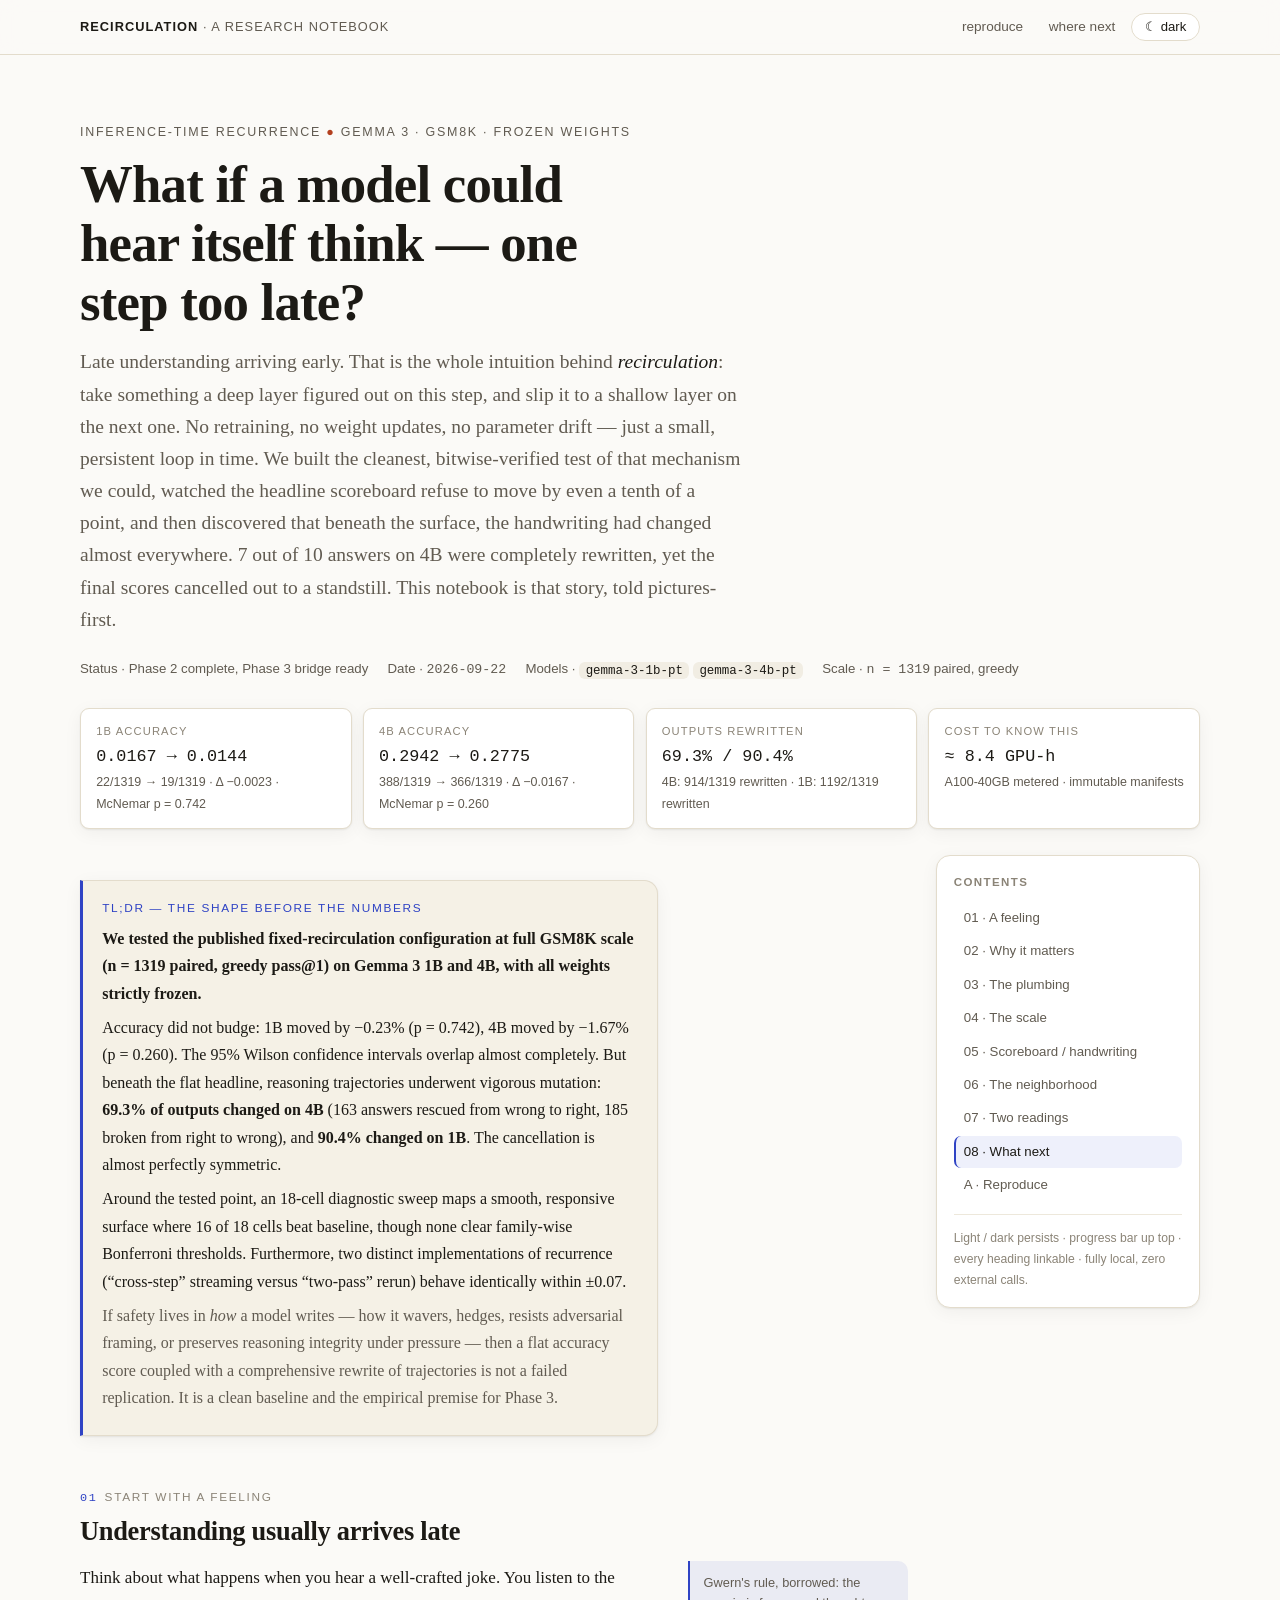
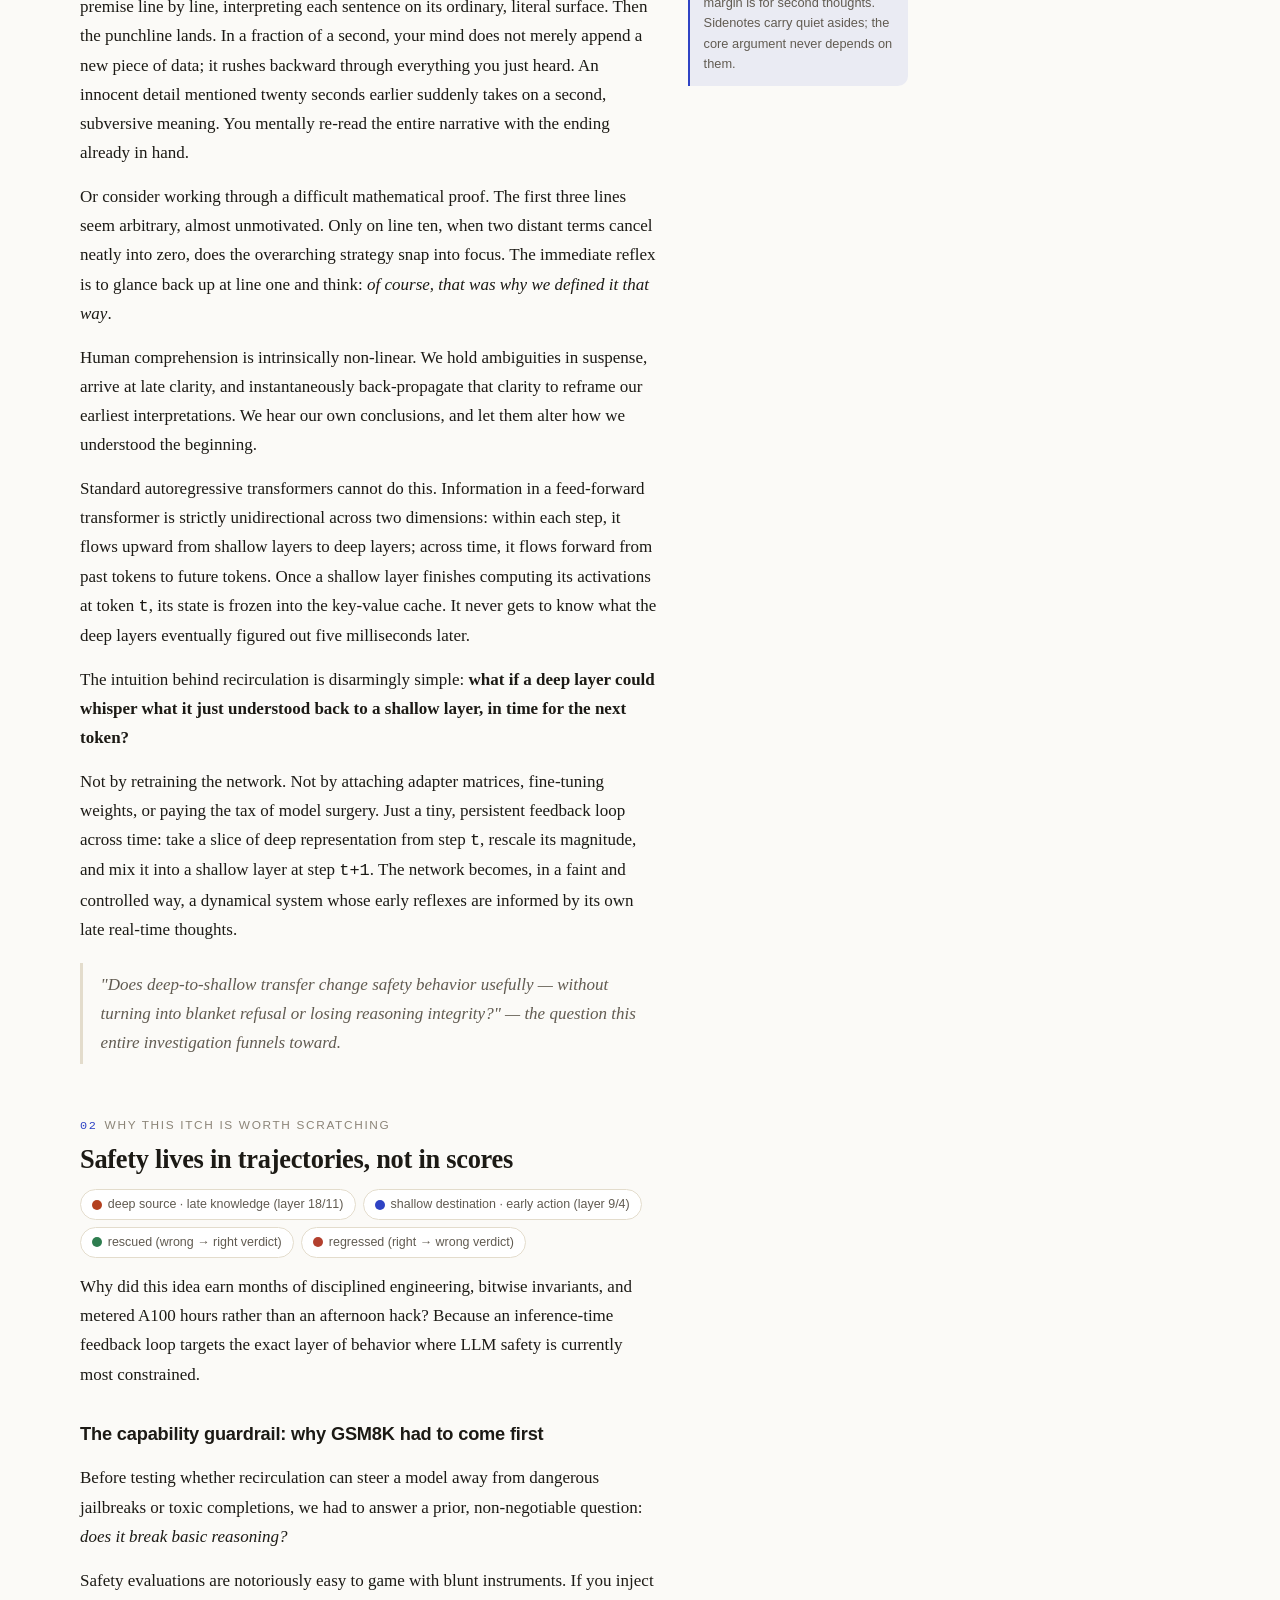
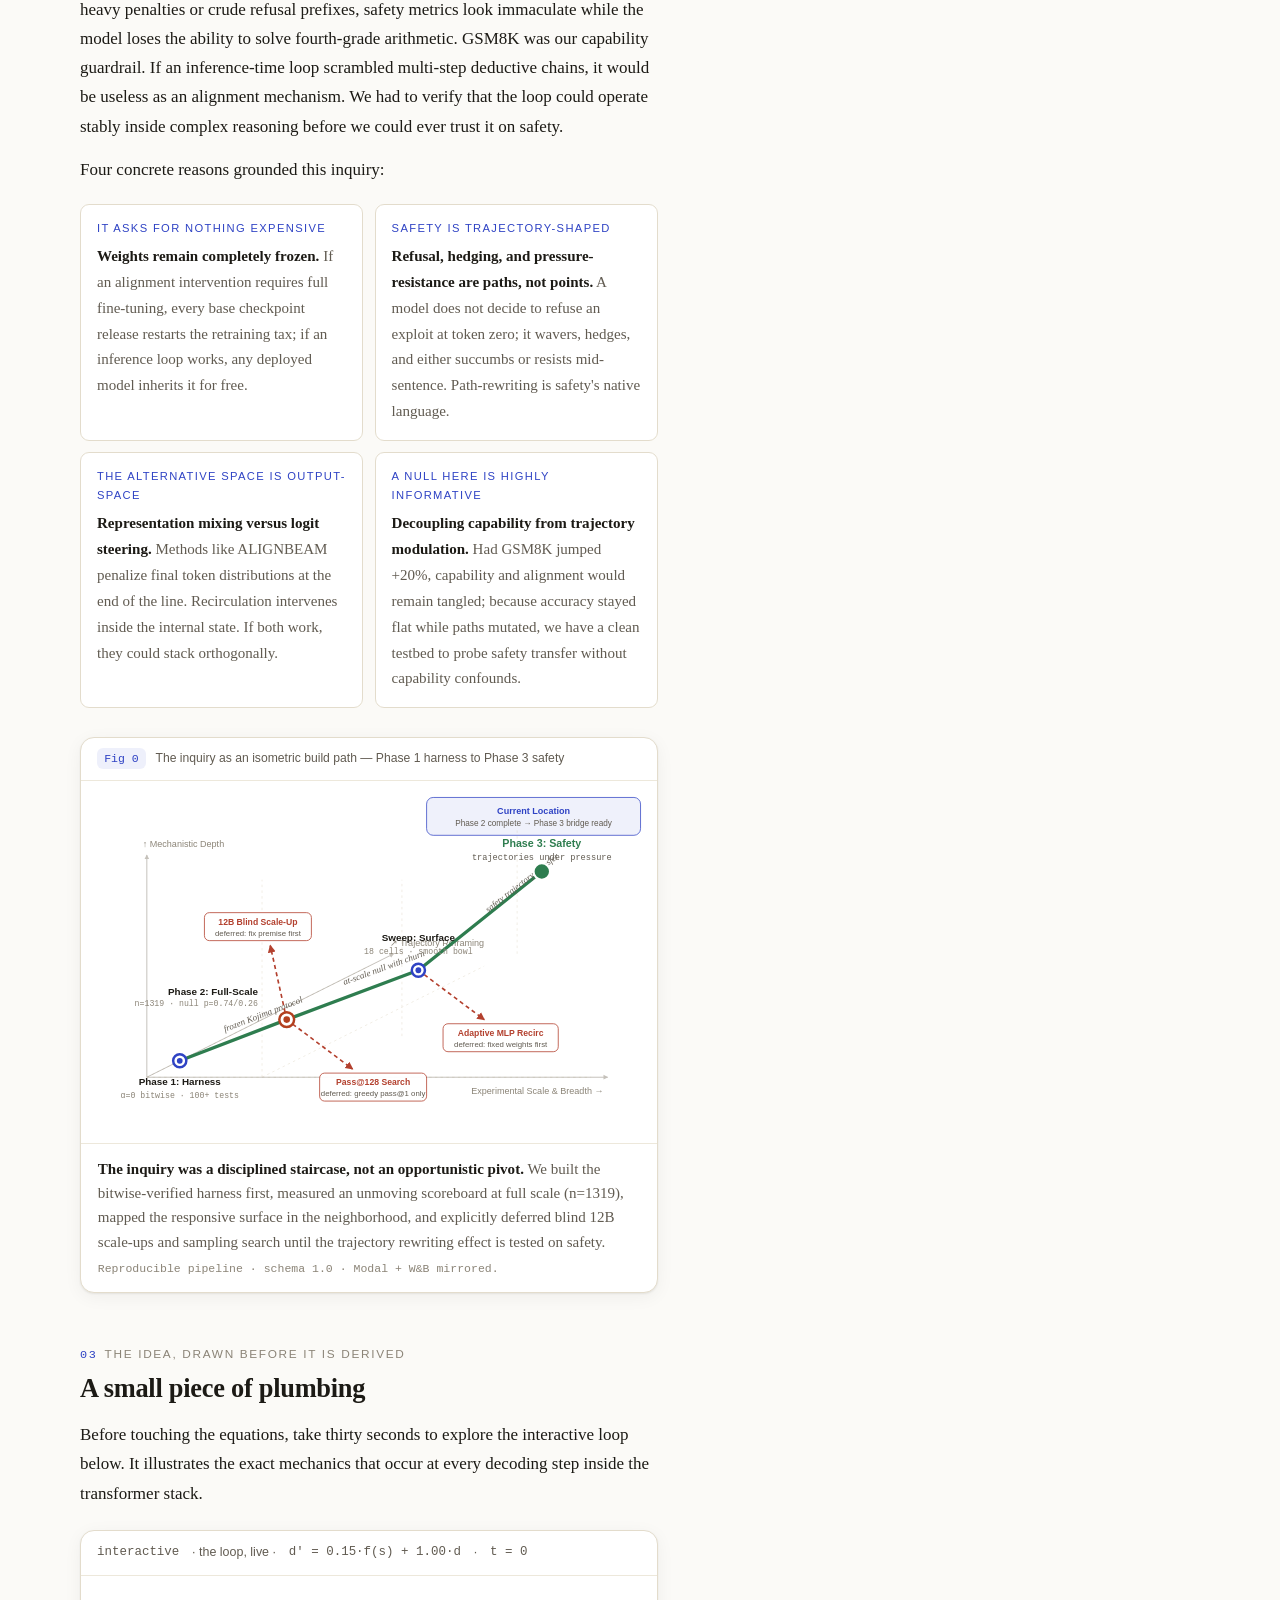
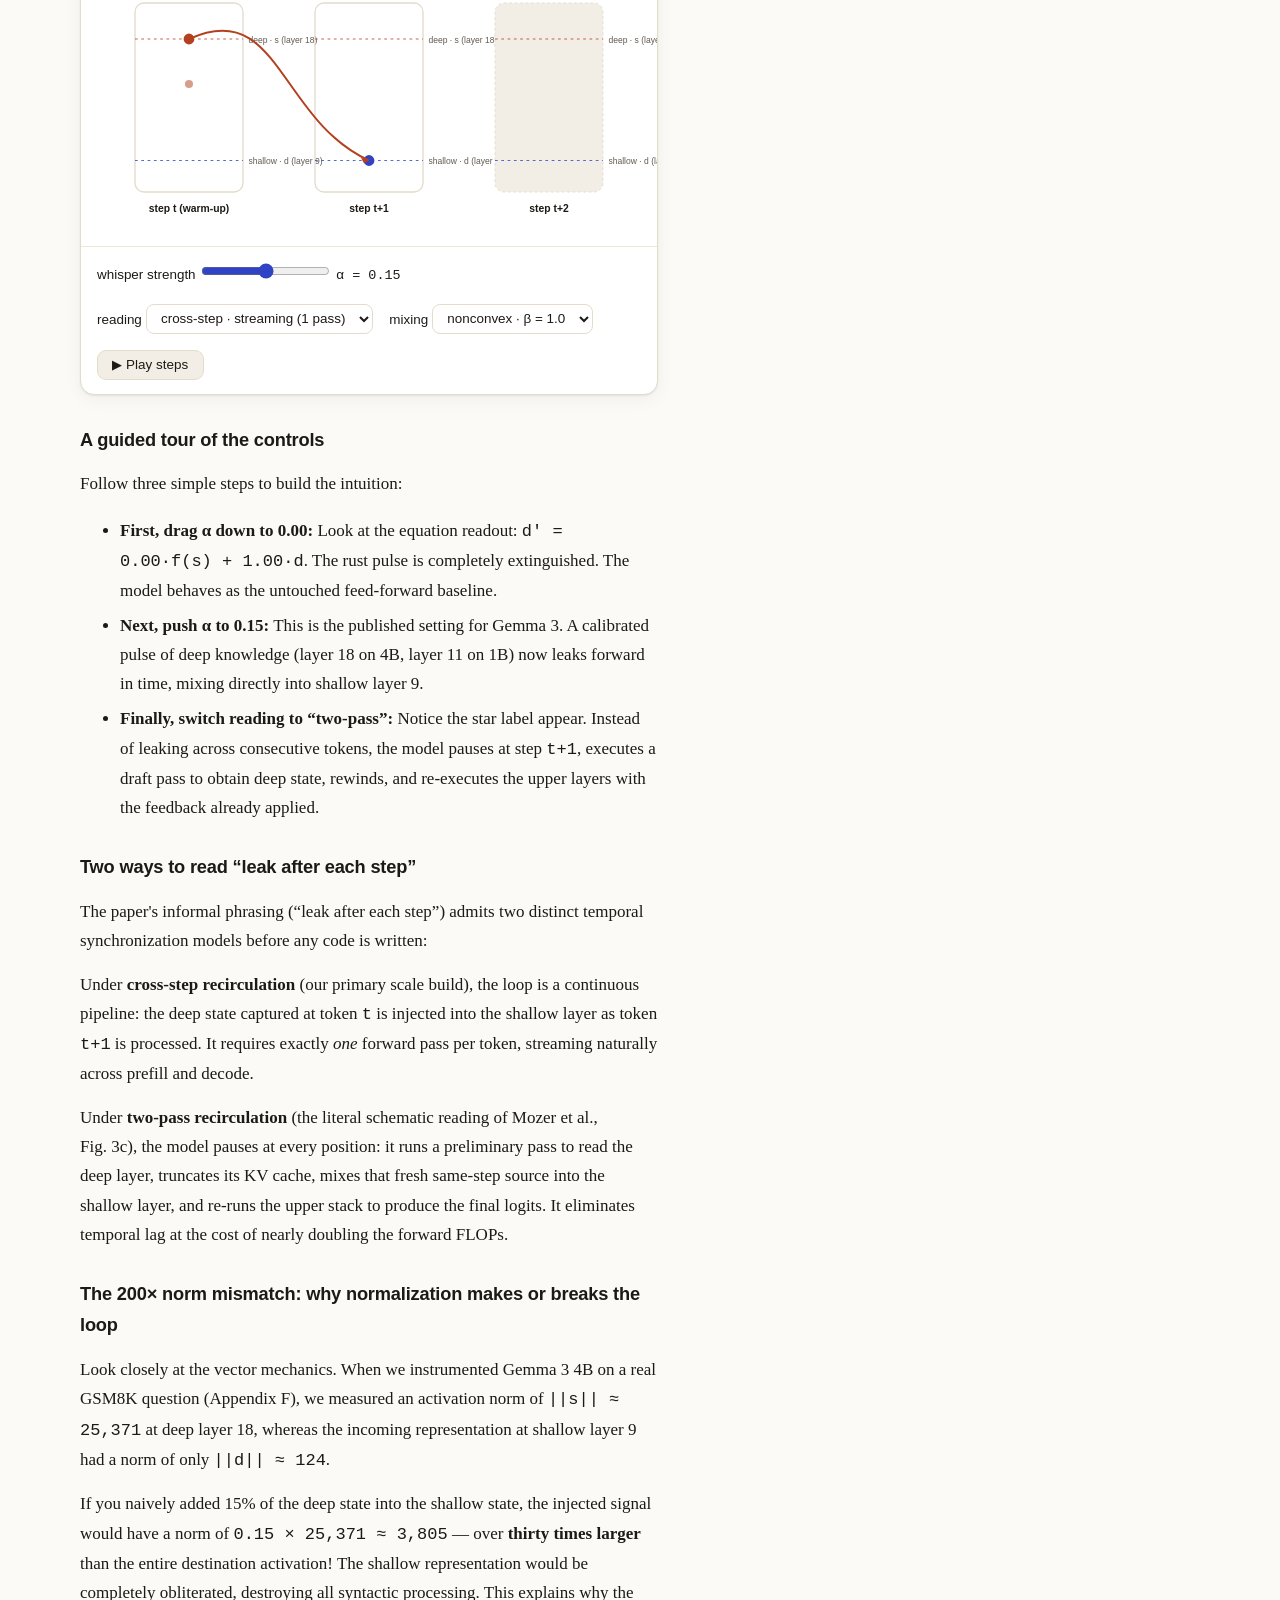
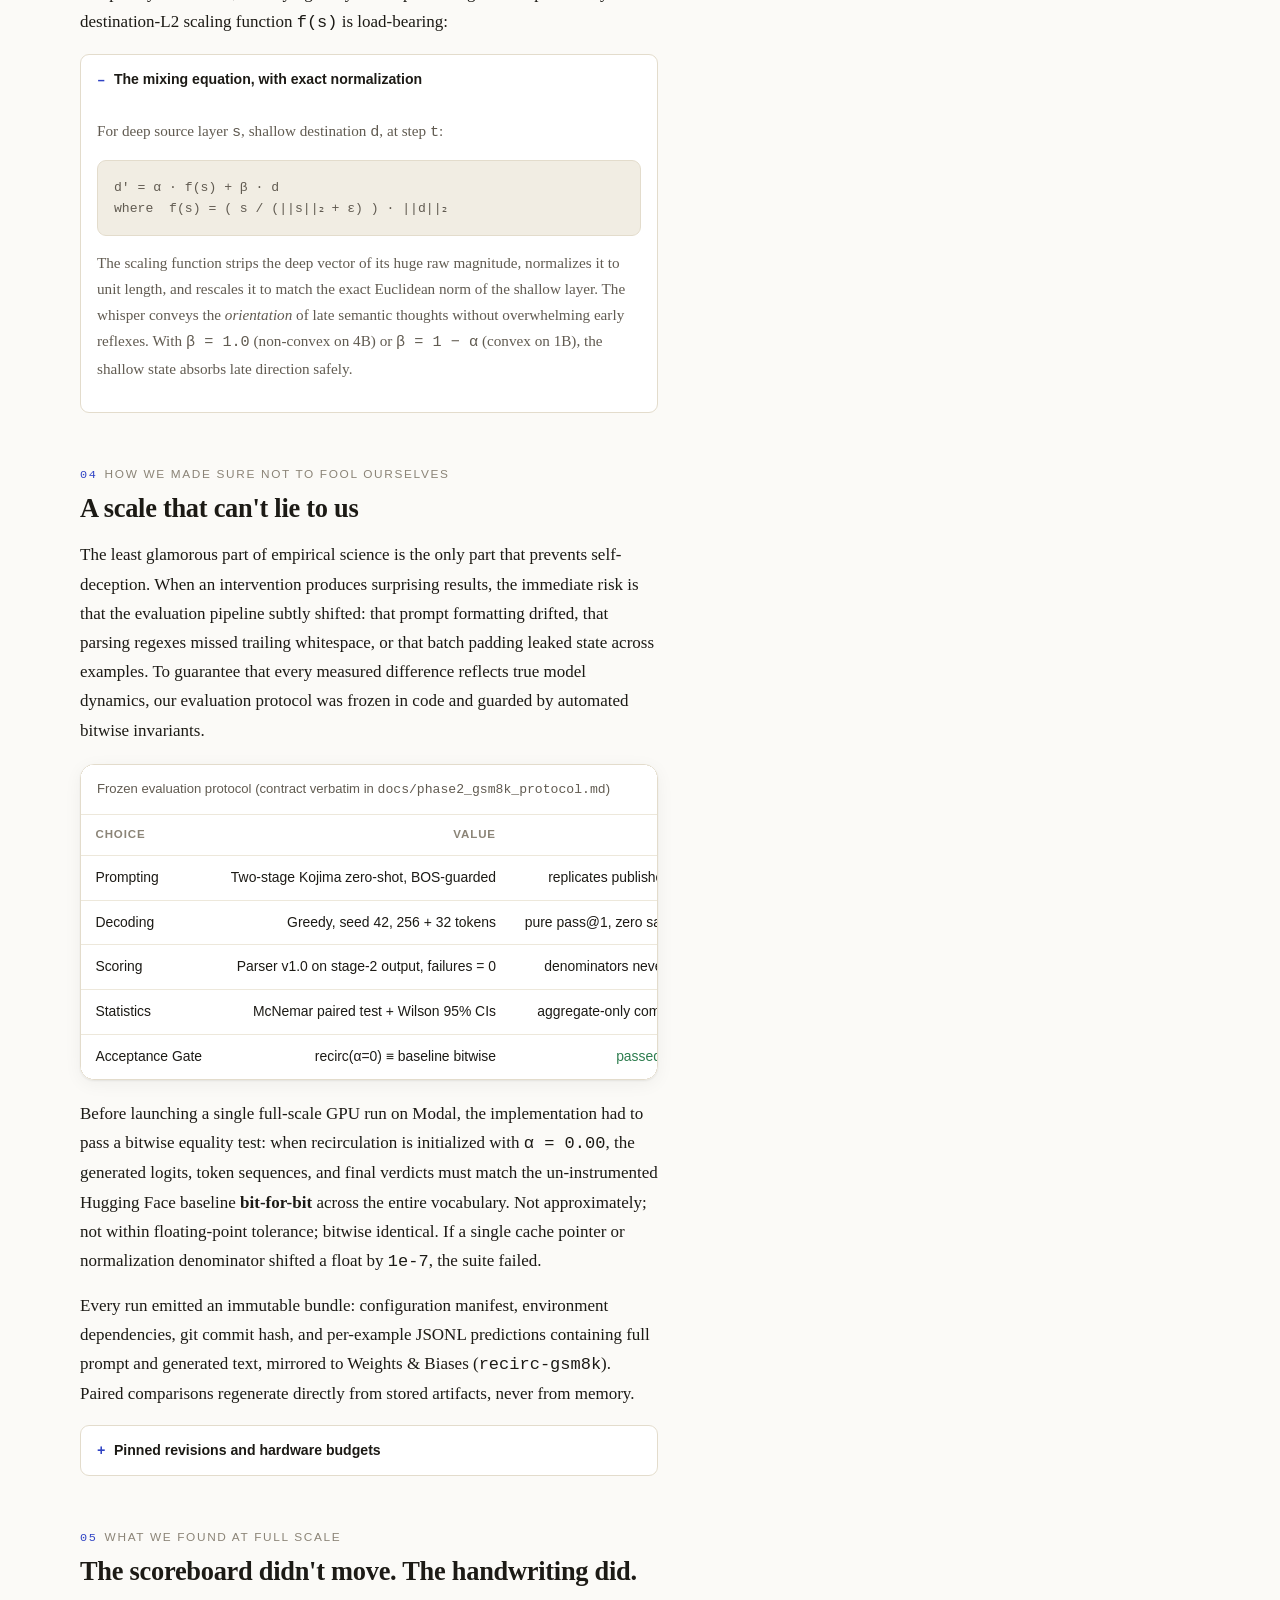
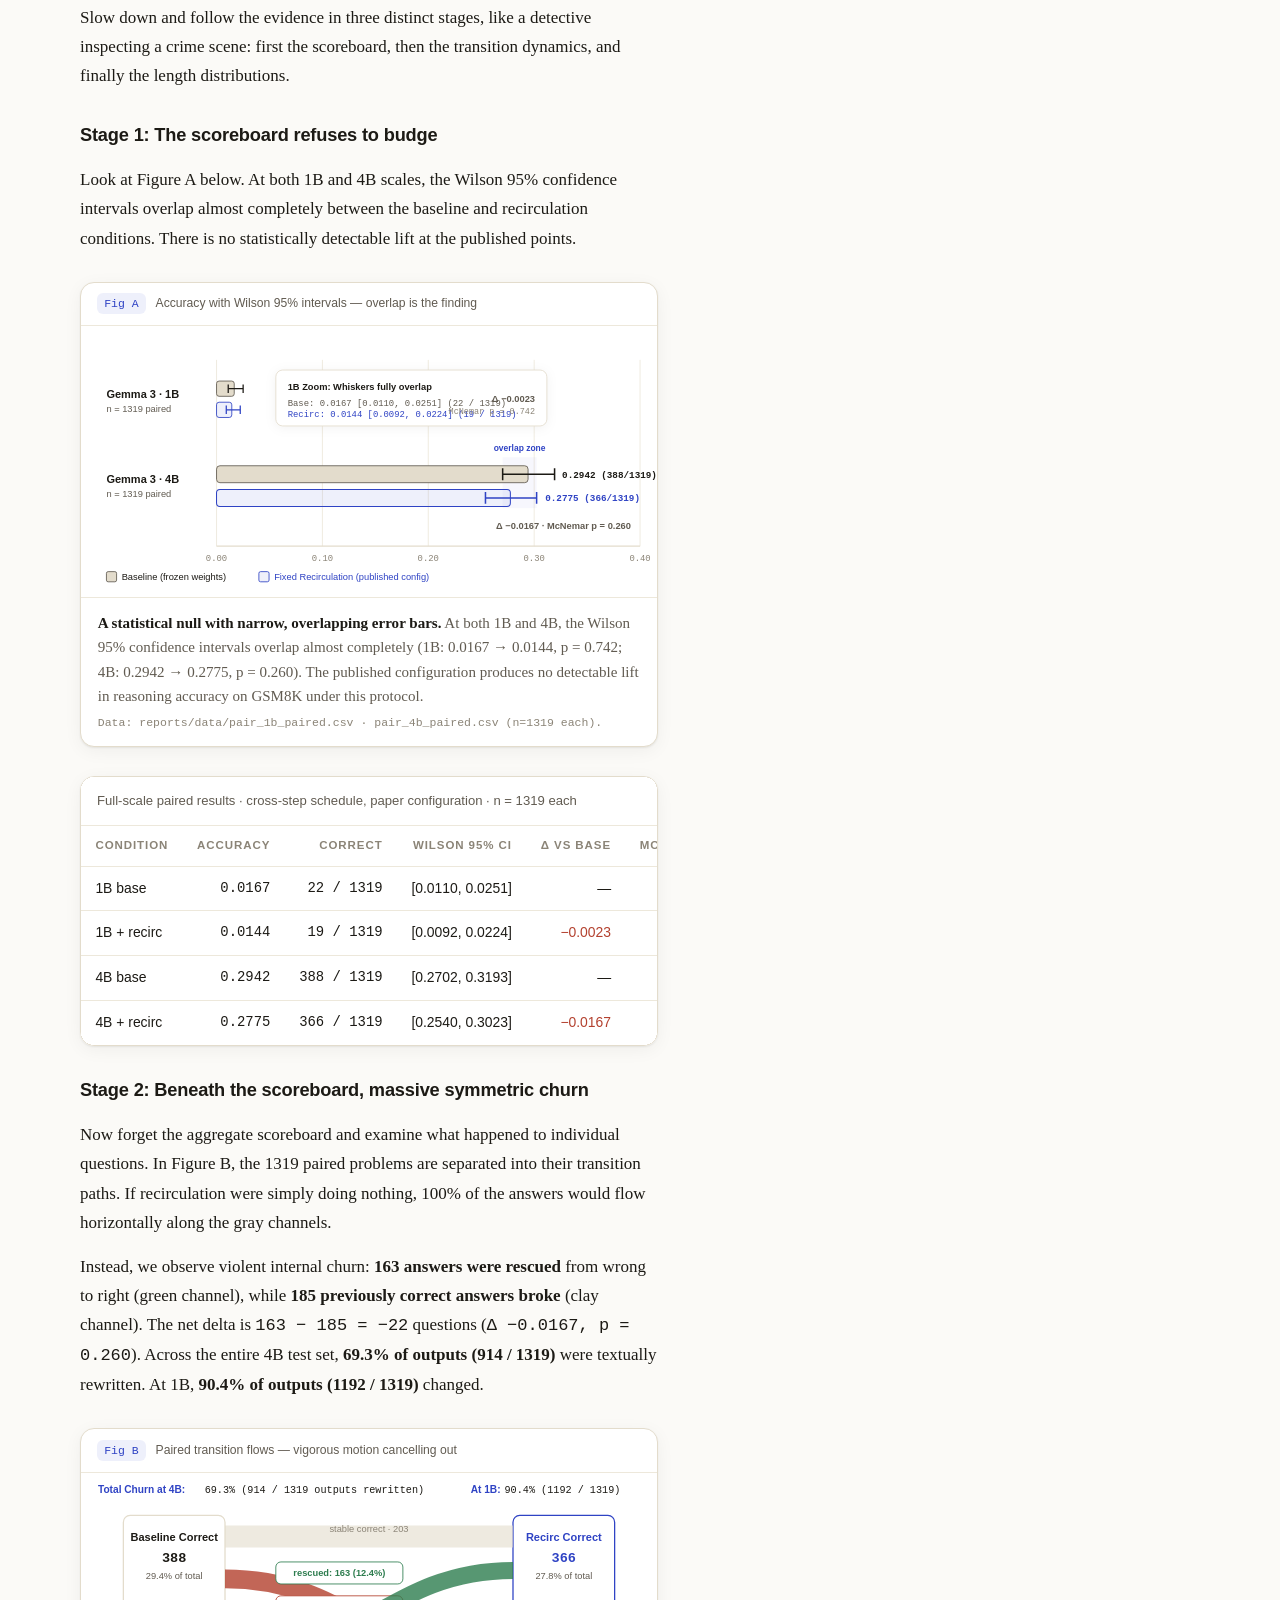
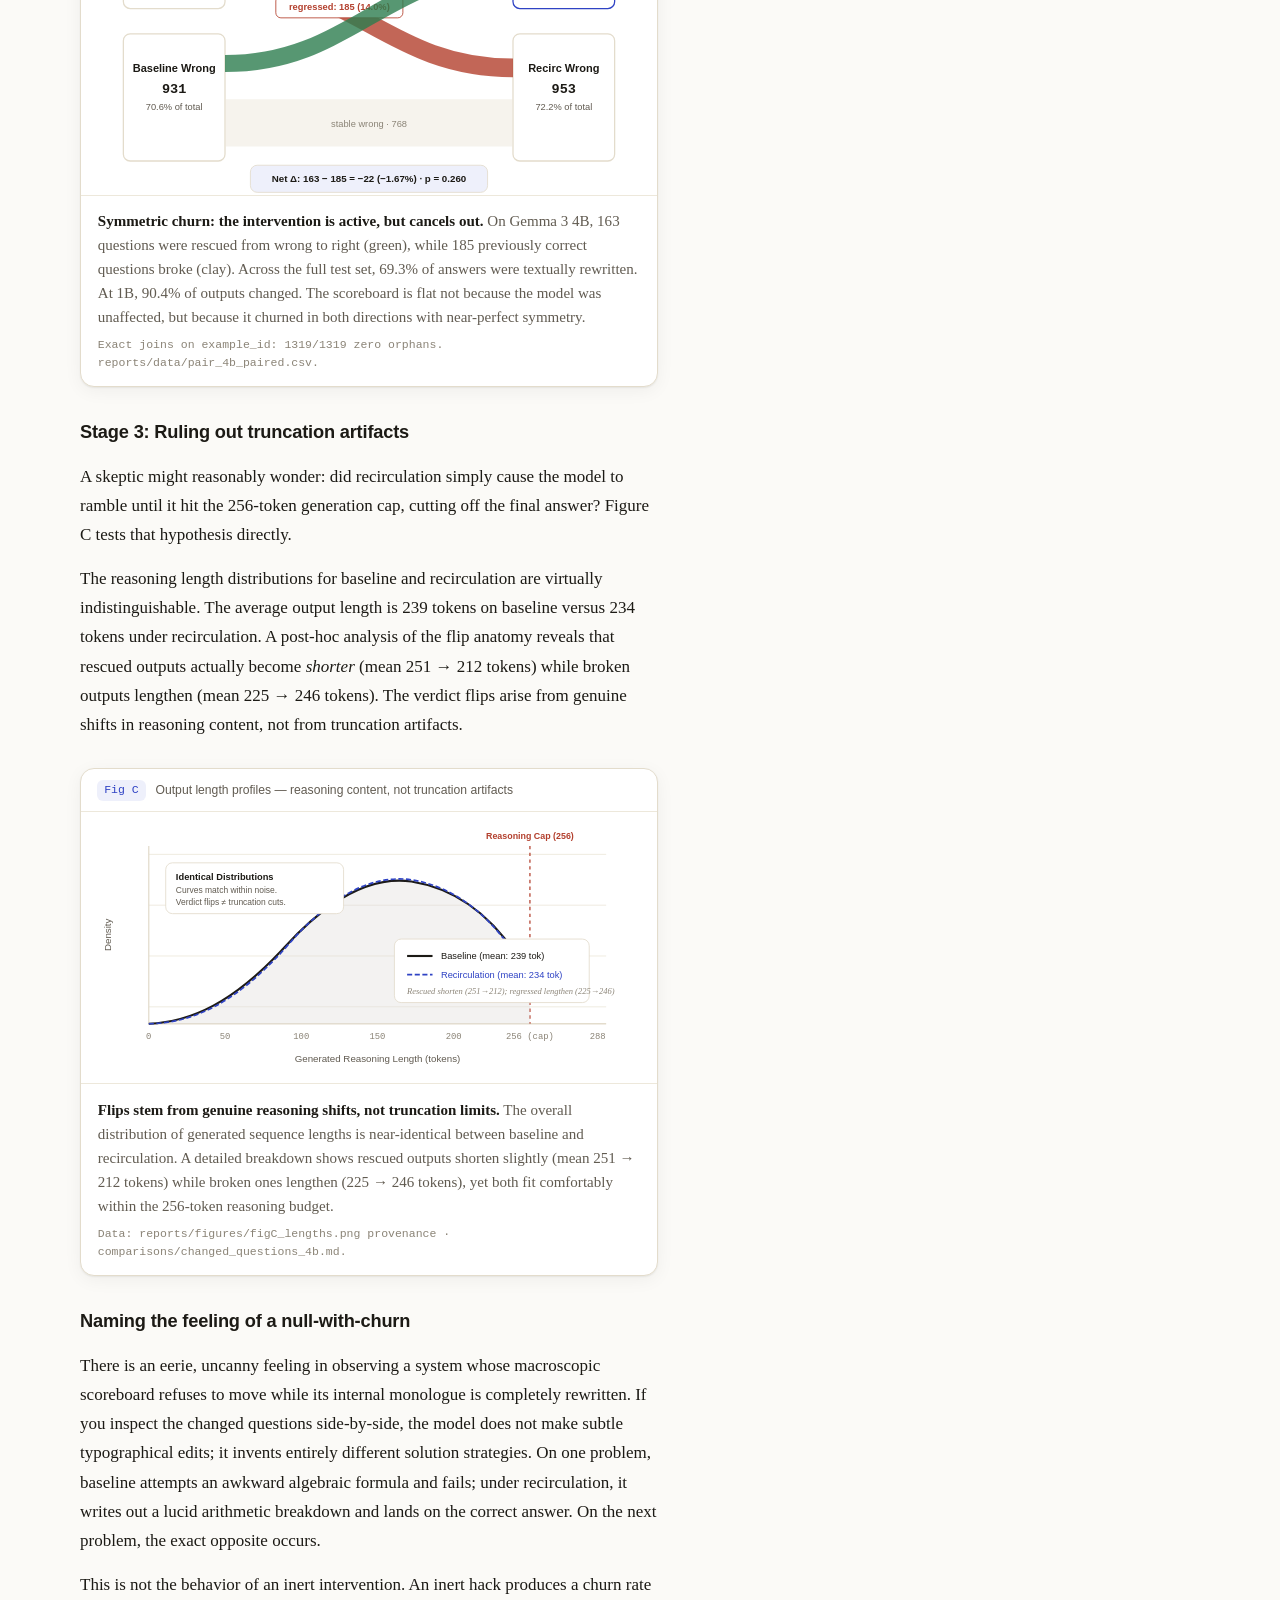
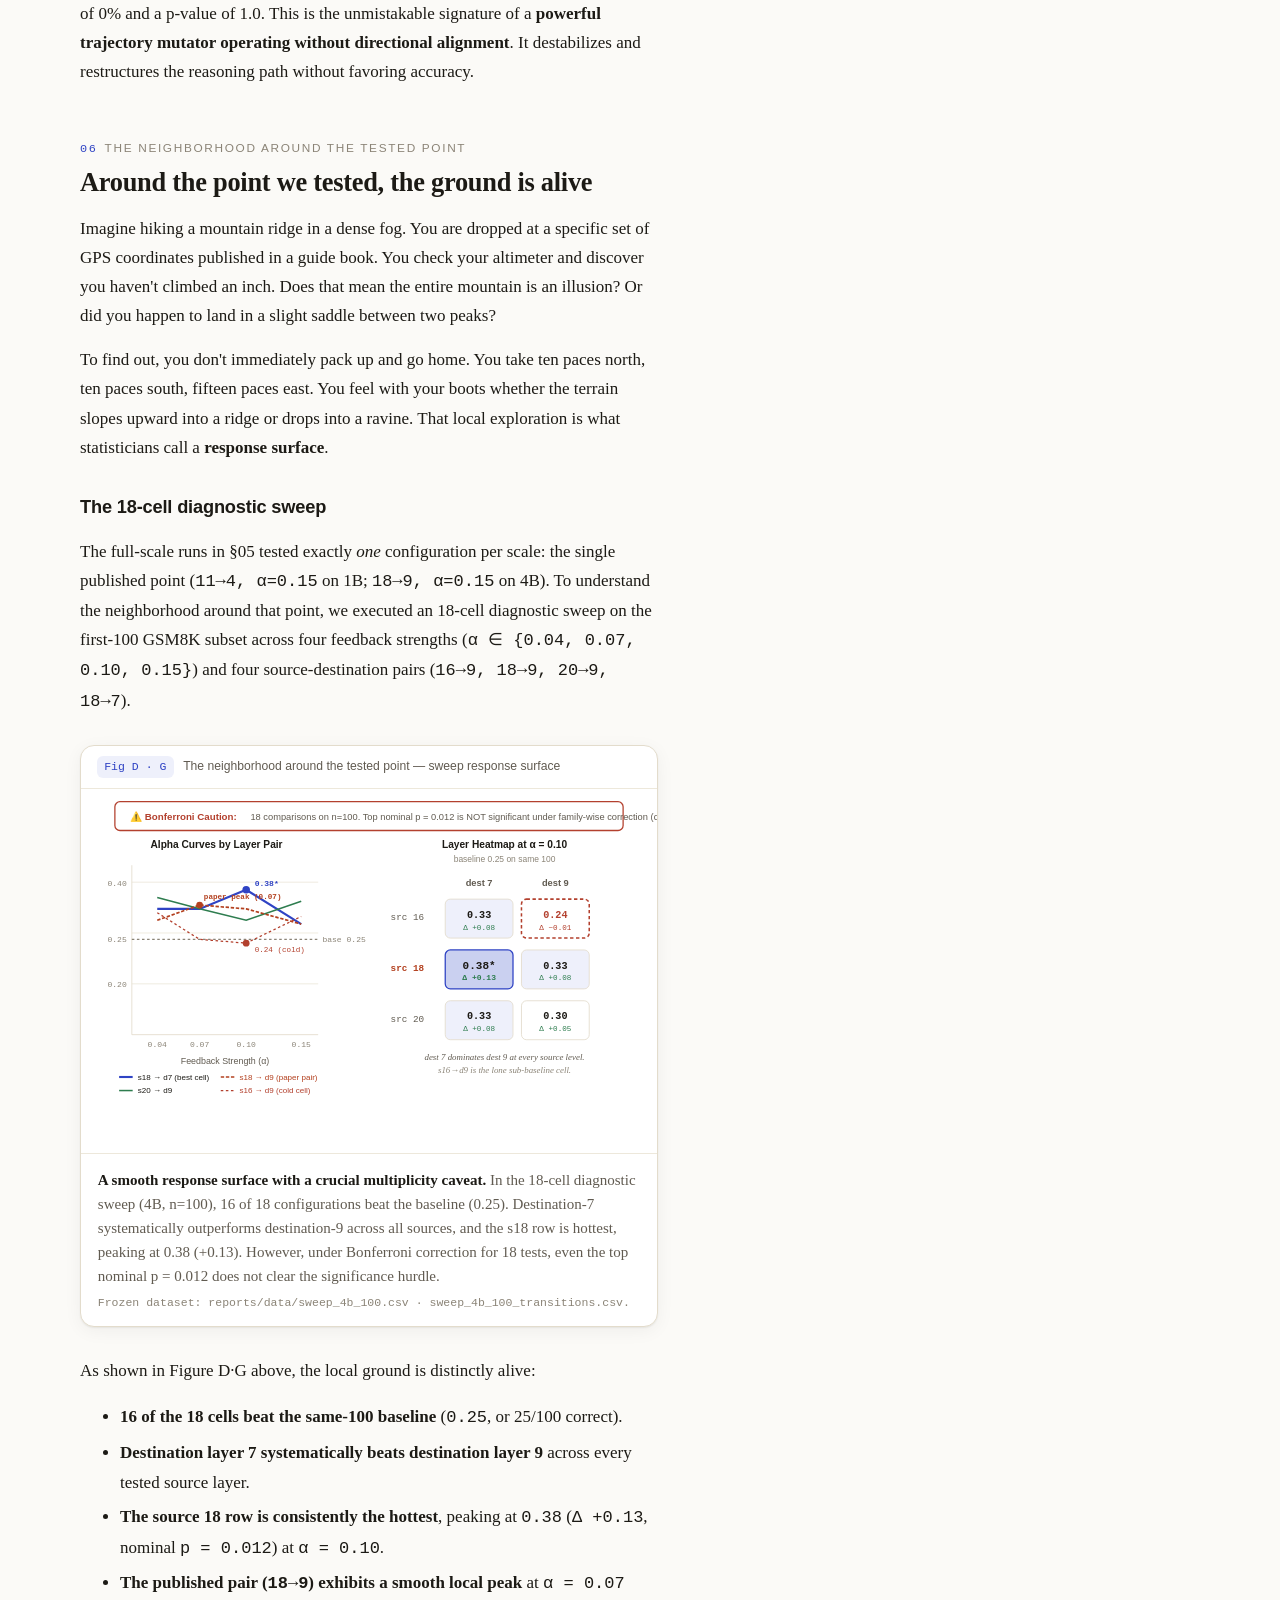
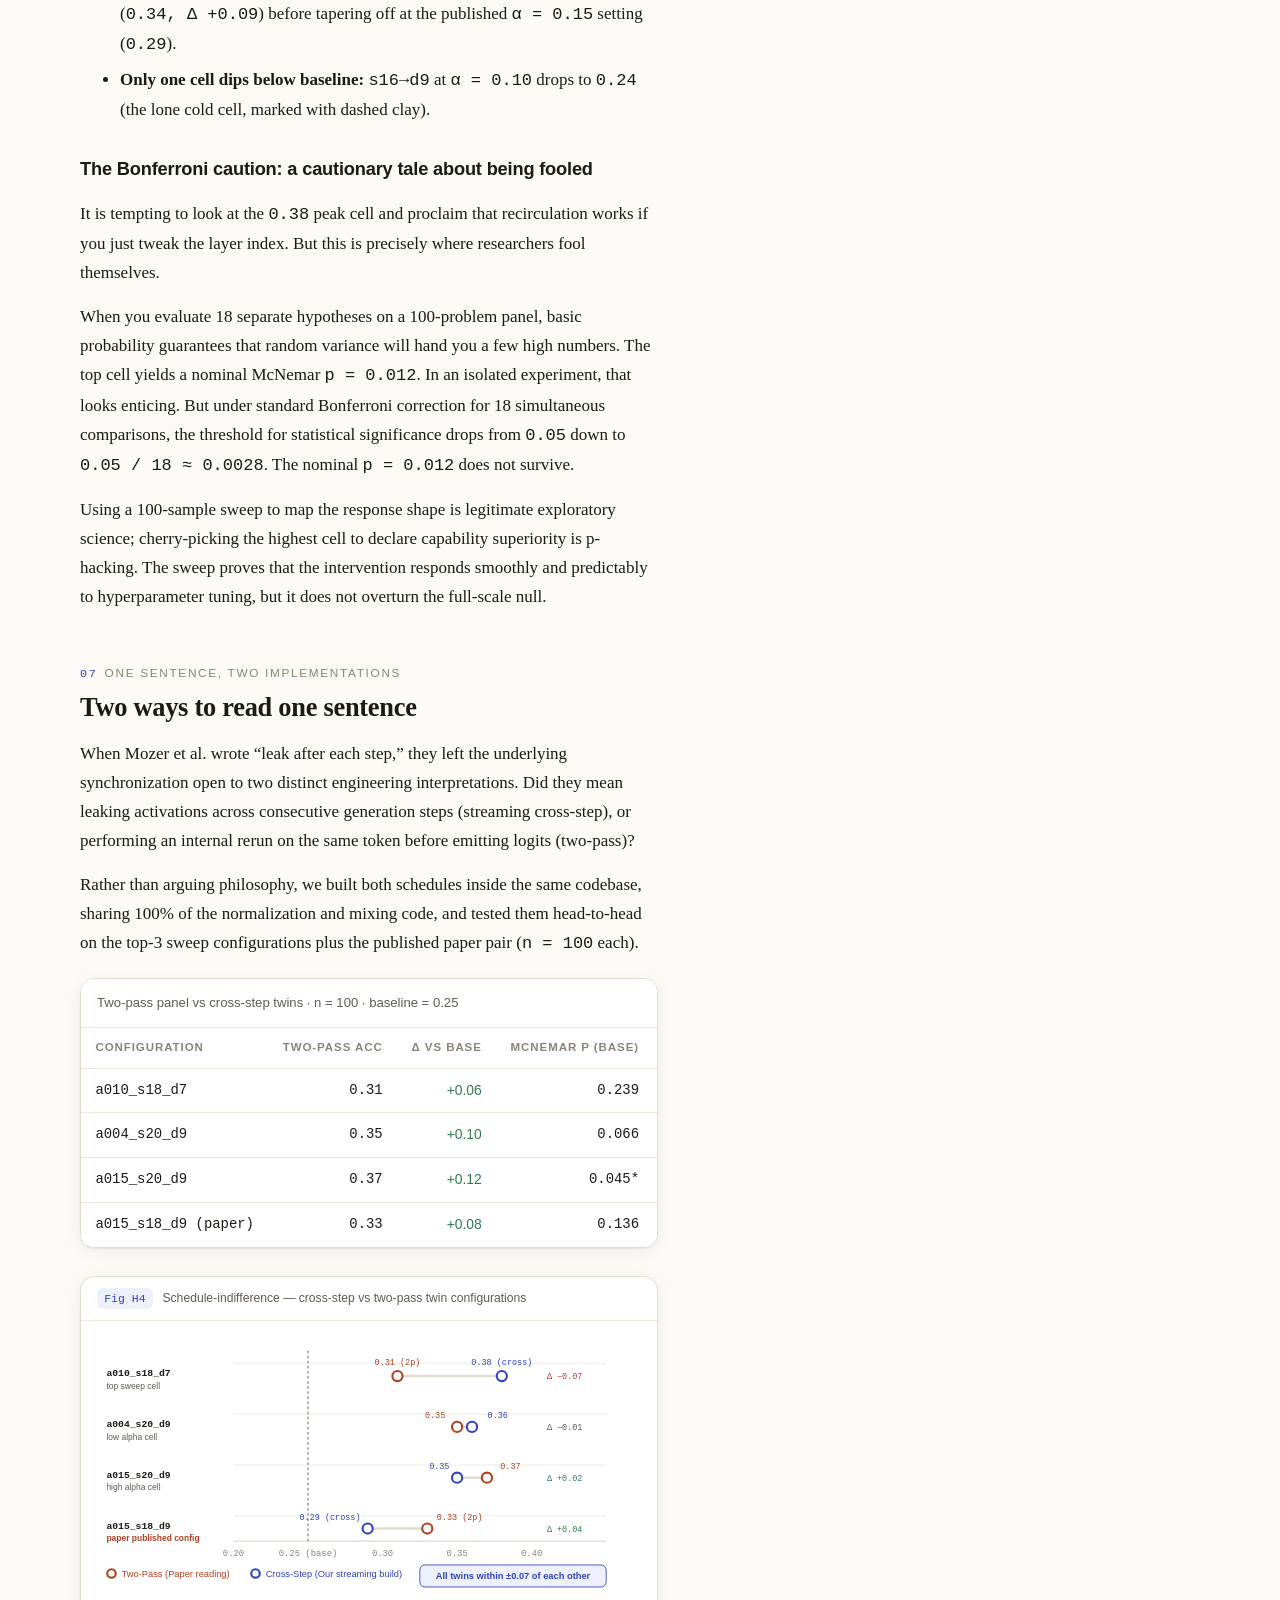
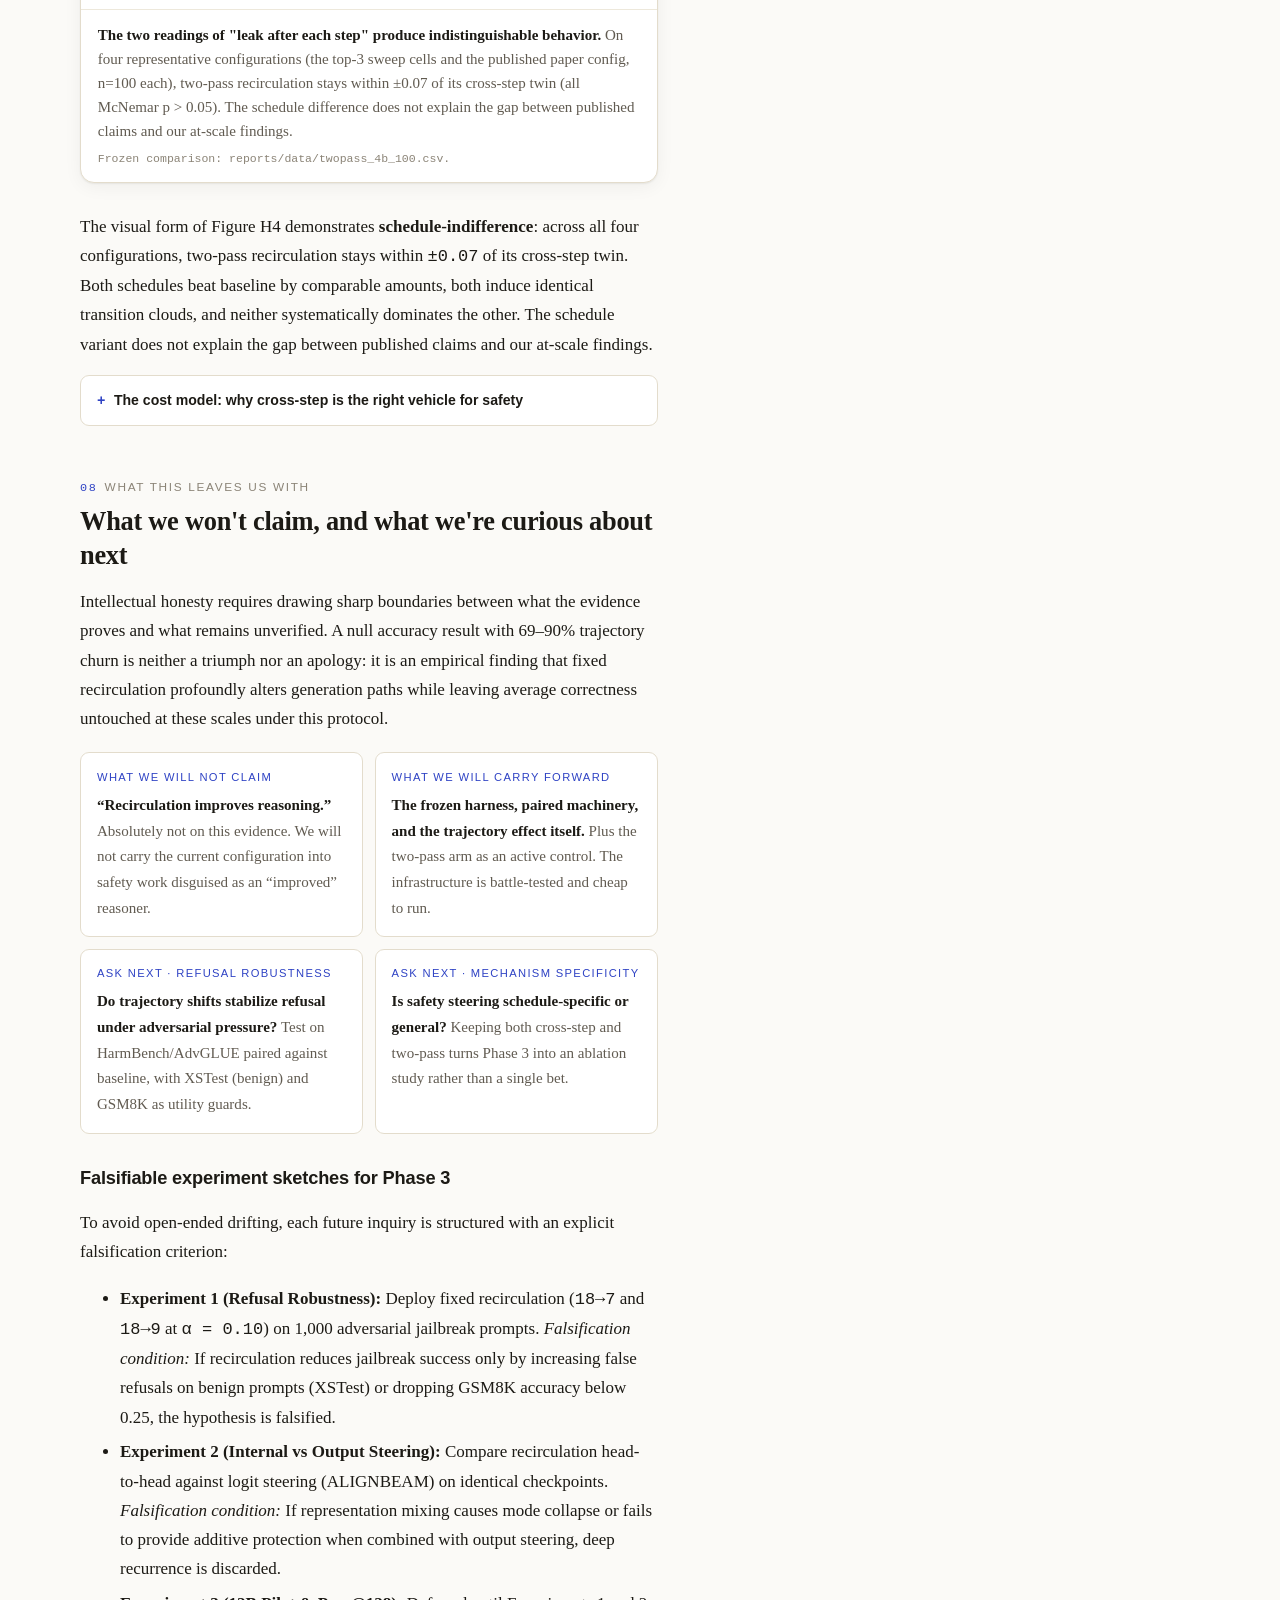
==== index.html @ b6f5d500 "Research notebook microsite (self-contained static site)" ====
<!DOCTYPE html>
<html lang="en" data-theme="light">
<head>
<meta charset="UTF-8">
<meta name="viewport" content="width=device-width, initial-scale=1.0">
<title>What if a model could hear itself think — one step too late? · Recirculation notebook</title>
<meta name="description" content="An exacting research notebook on deep-to-shallow recirculation: inference-time recurrence, an empirical null on GSM8K, systematic trajectory churn, and the bridge to LLM safety.">
<script>try{var t=localStorage.getItem("recirc-theme");if(!t)t=matchMedia("(prefers-color-scheme: dark)").matches?"dark":"light";document.documentElement.setAttribute("data-theme",t)}catch(e){}</script>
<link rel="stylesheet" href="styles.css">
</head>
<body>
<a class="skip" href="#tldr">skip to content</a>
<div id="progress" aria-hidden="true"></div>

<header class="topbar">
  <div class="topbar-inner">
    <a class="brand" href="#top"><b>recirculation</b> · a research notebook</a>
    <nav>
      <a href="#appendix">reproduce</a>
      <a href="#next">where next</a>
      <button id="theme-toggle" class="theme-btn" type="button" aria-label="toggle light and dark mode">☾ dark</button>
    </nav>
  </div>
</header>

<div class="hero" id="top">
  <div class="kicker">Inference-time recurrence <span class="dot">●</span> Gemma 3 · GSM8K · frozen weights</div>
  <h1>What if a model could hear itself think — one step too late?</h1>
  <p class="lede">Late understanding arriving early. That is the whole intuition behind <em>recirculation</em>:
  take something a deep layer figured out on this step, and slip it to a shallow layer on the next one.
  No retraining, no weight updates, no parameter drift — just a small, persistent loop in time.
  We built the cleanest, bitwise-verified test of that mechanism we could, watched the headline scoreboard refuse
  to move by even a tenth of a point, and then discovered that beneath the surface, the handwriting had changed almost everywhere.
  7 out of 10 answers on 4B were completely rewritten, yet the final scores cancelled out to a standstill.
  This notebook is that story, told pictures-first.</p>
  <div class="meta">
    <span>Status · Phase 2 complete, Phase 3 bridge ready</span>
    <span>Date · <span class="mono">2026-09-22</span></span>
    <span>Models · <code>gemma-3-1b-pt</code> <code>gemma-3-4b-pt</code></span>
    <span>Scale · <span class="mono">n = 1319</span> paired, greedy</span>
  </div>
  <div class="vitals" role="list" aria-label="headline vitals">
    <div class="vital" role="listitem">
      <div class="k">1B accuracy</div>
      <div class="v">0.0167 → 0.0144</div>
      <div class="s">22/1319 → 19/1319 · Δ −0.0023 · McNemar p = 0.742</div>
    </div>
    <div class="vital" role="listitem">
      <div class="k">4B accuracy</div>
      <div class="v">0.2942 → 0.2775</div>
      <div class="s">388/1319 → 366/1319 · Δ −0.0167 · McNemar p = 0.260</div>
    </div>
    <div class="vital" role="listitem">
      <div class="k">Outputs rewritten</div>
      <div class="v">69.3% / 90.4%</div>
      <div class="s">4B: 914/1319 rewritten · 1B: 1192/1319 rewritten</div>
    </div>
    <div class="vital" role="listitem">
      <div class="k">Cost to know this</div>
      <div class="v">≈ 8.4 GPU-h</div>
      <div class="s">A100-40GB metered · immutable manifests</div>
    </div>
  </div>
</div>

<div class="shell">
  <article>
    <div class="tldr" id="tldr">
      <div class="t">TL;DR — the shape before the numbers</div>
      <p><strong>We tested the published fixed-recirculation configuration at full GSM8K scale (n = 1319 paired, greedy pass@1) on Gemma 3 1B and 4B, with all weights strictly frozen.</strong></p>
      <p>Accuracy did not budge: 1B moved by −0.23% (p&nbsp;=&nbsp;0.742), 4B moved by −1.67% (p&nbsp;=&nbsp;0.260). The 95% Wilson confidence intervals overlap almost completely. But beneath the flat headline, reasoning trajectories underwent vigorous mutation: <strong>69.3% of outputs changed on 4B</strong> (163 answers rescued from wrong to right, 185 broken from right to wrong), and <strong>90.4% changed on 1B</strong>. The cancellation is almost perfectly symmetric.</p>
      <p>Around the tested point, an 18-cell diagnostic sweep maps a smooth, responsive surface where 16 of 18 cells beat baseline, though none clear family-wise Bonferroni thresholds. Furthermore, two distinct implementations of recurrence (&ldquo;cross-step&rdquo; streaming versus &ldquo;two-pass&rdquo; rerun) behave identically within &plusmn;0.07.</p>
      <p class="small">If safety lives in <em>how</em> a model writes — how it wavers, hedges, resists adversarial framing, or preserves reasoning integrity under pressure — then a flat accuracy score coupled with a comprehensive rewrite of trajectories is not a failed replication. It is a clean baseline and the empirical premise for Phase 3.</p>
    </div>

    <!-- Mobile-only collapsible table of contents -->
    <details class="mobile-toc">
      <summary>Table of Contents (Jump to Section)</summary>
      <ol>
        <li><a href="#feeling">01 · Start with a feeling</a></li>
        <li><a href="#why">02 · Why this itch is worth scratching</a></li>
        <li><a href="#plumbing">03 · A small piece of plumbing</a></li>
        <li><a href="#scale">04 · A scale that can't lie to us</a></li>
        <li><a href="#handwriting">05 · What we found at full scale</a></li>
        <li><a href="#ground">06 · The neighborhood around the tested point</a></li>
        <li><a href="#readings">07 · Two ways to read one sentence</a></li>
        <li><a href="#next">08 · What we won't claim, and what's next</a></li>
        <li><a href="#appendix">A · Appendix — reproduce everything</a></li>
      </ol>
    </details>

    <!-- §01 FEELING -->
    <section id="feeling">
      <div class="eyebrow"><span class="n">01</span>Start with a feeling</div>
      <h2><a href="#feeling">Understanding usually arrives late</a></h2>
      <aside class="sidenote">Gwern's rule, borrowed: the margin is for second thoughts. Sidenotes carry quiet asides; the core argument never depends on them.</aside>
      <p>Think about what happens when you hear a well-crafted joke. You listen to the premise line by line, interpreting each sentence on its ordinary, literal surface. Then the punchline lands. In a fraction of a second, your mind does not merely append a new piece of data; it rushes backward through everything you just heard. An innocent detail mentioned twenty seconds earlier suddenly takes on a second, subversive meaning. You mentally re-read the entire narrative with the ending already in hand.</p>
      <p>Or consider working through a difficult mathematical proof. The first three lines seem arbitrary, almost unmotivated. Only on line ten, when two distant terms cancel neatly into zero, does the overarching strategy snap into focus. The immediate reflex is to glance back up at line one and think: <em>of course, that was why we defined it that way</em>.</p>
      <p>Human comprehension is intrinsically non-linear. We hold ambiguities in suspense, arrive at late clarity, and instantaneously back-propagate that clarity to reframe our earliest interpretations. We hear our own conclusions, and let them alter how we understood the beginning.</p>
      <p>Standard autoregressive transformers cannot do this. Information in a feed-forward transformer is strictly unidirectional across two dimensions: within each step, it flows upward from shallow layers to deep layers; across time, it flows forward from past tokens to future tokens. Once a shallow layer finishes computing its activations at token <span class="mono">t</span>, its state is frozen into the key-value cache. It never gets to know what the deep layers eventually figured out five milliseconds later.</p>
      <p>The intuition behind recirculation is disarmingly simple: <strong>what if a deep layer could whisper what it just understood back to a shallow layer, in time for the next token?</strong></p>
      <p>Not by retraining the network. Not by attaching adapter matrices, fine-tuning weights, or paying the tax of model surgery. Just a tiny, persistent feedback loop across time: take a slice of deep representation from step <span class="mono">t</span>, rescale its magnitude, and mix it into a shallow layer at step <span class="mono">t+1</span>. The network becomes, in a faint and controlled way, a dynamical system whose early reflexes are informed by its own late real-time thoughts.</p>
      <blockquote>"Does deep-to-shallow transfer change safety behavior usefully — without turning into blanket refusal or losing reasoning integrity?" — the question this entire investigation funnels toward.</blockquote>
    </section>

    <!-- §02 WHY -->
    <section id="why">
      <div class="eyebrow"><span class="n">02</span>Why this itch is worth scratching</div>
      <h2><a href="#why">Safety lives in trajectories, not in scores</a></h2>
      <div class="legend" aria-label="shared color language">
        <span class="chip"><span class="sw deep"></span>deep source · late knowledge (layer 18/11)</span>
        <span class="chip"><span class="sw shallow"></span>shallow destination · early action (layer 9/4)</span>
        <span class="chip"><span class="sw good"></span>rescued (wrong → right verdict)</span>
        <span class="chip"><span class="sw bad"></span>regressed (right → wrong verdict)</span>
      </div>

      <p>Why did this idea earn months of disciplined engineering, bitwise invariants, and metered A100 hours rather than an afternoon hack? Because an inference-time feedback loop targets the exact layer of behavior where LLM safety is currently most constrained.</p>

      <h3>The capability guardrail: why GSM8K had to come first</h3>
      <p>Before testing whether recirculation can steer a model away from dangerous jailbreaks or toxic completions, we had to answer a prior, non-negotiable question: <em>does it break basic reasoning?</em></p>
      <p>Safety evaluations are notoriously easy to game with blunt instruments. If you inject heavy penalties or crude refusal prefixes, safety metrics look immaculate while the model loses the ability to solve fourth-grade arithmetic. GSM8K was our capability guardrail. If an inference-time loop scrambled multi-step deductive chains, it would be useless as an alignment mechanism. We had to verify that the loop could operate stably inside complex reasoning before we could ever trust it on safety.</p>

      <p>Four concrete reasons grounded this inquiry:</p>
      <div class="qgrid">
        <div class="q">
          <div class="qk">It asks for nothing expensive</div>
          <p><strong>Weights remain completely frozen.</strong> If an alignment intervention requires full fine-tuning, every base checkpoint release restarts the retraining tax; if an inference loop works, any deployed model inherits it for free.</p>
        </div>
        <div class="q">
          <div class="qk">Safety is trajectory-shaped</div>
          <p><strong>Refusal, hedging, and pressure-resistance are paths, not points.</strong> A model does not decide to refuse an exploit at token zero; it wavers, hedges, and either succumbs or resists mid-sentence. Path-rewriting is safety's native language.</p>
        </div>
        <div class="q">
          <div class="qk">The alternative space is output-space</div>
          <p><strong>Representation mixing versus logit steering.</strong> Methods like ALIGNBEAM penalize final token distributions at the end of the line. Recirculation intervenes inside the internal state. If both work, they could stack orthogonally.</p>
        </div>
        <div class="q">
          <div class="qk">A null here is highly informative</div>
          <p><strong>Decoupling capability from trajectory modulation.</strong> Had GSM8K jumped +20%, capability and alignment would remain tangled; because accuracy stayed flat while paths mutated, we have a clean testbed to probe safety transfer without capability confounds.</p>
        </div>
      </div>

      <!-- Mount Point for Fig 0 Staircase -->
      <div class="fig-mount" data-src="figures.html" data-fig="fig-0">
        <div class="figure-block figure" id="fig-0-fallback">
          <div class="fig-head"><span class="no">Fig 0</span> Research build path — Phase 1 harness to Phase 3 safety</div>
          <p class="small" style="padding:1rem">Loading vector staircase diagram...</p>
        </div>
      </div>
    </section>

    <!-- §03 PLUMBING -->
    <section id="plumbing">
      <div class="eyebrow"><span class="n">03</span>The idea, drawn before it is derived</div>
      <h2><a href="#plumbing">A small piece of plumbing</a></h2>

      <p>Before touching the equations, take thirty seconds to explore the interactive loop below. It illustrates the exact mechanics that occur at every decoding step inside the transformer stack.</p>

      <div class="demo">
        <div class="d-head">
          <span class="mono">interactive</span> · the loop, live · <span id="mix-lbl" class="mono">d′ = 0.15·f(s) + 1.00·d</span> · <span id="step-lbl" class="mono">t = 0</span>
        </div>
        <svg id="demo-svg" role="img" aria-label="Animated recirculation loop: deep state from one step mixes into shallow state of the next"></svg>
        <div class="controls">
          <label>whisper strength <input id="alpha" type="range" min="0" max="0.3" step="0.01" value="0.15"> <span id="alpha-val" class="val">α = 0.15</span></label>
          <label>reading <select id="sched"><option value="cross">cross-step · streaming (1 pass)</option><option value="twopass">two-pass · rerun (2 passes)</option></select></label>
          <label>mixing <select id="beta"><option value="nonconvex">nonconvex · β = 1.0</option><option value="convex">convex · β = 1−α</option></select></label>
          <button id="play" type="button">▶ Play steps</button>
        </div>
      </div>

      <h3>A guided tour of the controls</h3>
      <p>Follow three simple steps to build the intuition:</p>
      <ul class="tight">
        <li><strong>First, drag α down to 0.00:</strong> Look at the equation readout: <span class="mono">d′ = 0.00·f(s) + 1.00·d</span>. The rust pulse is completely extinguished. The model behaves as the untouched feed-forward baseline.</li>
        <li><strong>Next, push α to 0.15:</strong> This is the published setting for Gemma 3. A calibrated pulse of deep knowledge (layer 18 on 4B, layer 11 on 1B) now leaks forward in time, mixing directly into shallow layer 9.</li>
        <li><strong>Finally, switch reading to &ldquo;two-pass&rdquo;:</strong> Notice the star label appear. Instead of leaking across consecutive tokens, the model pauses at step <span class="mono">t+1</span>, executes a draft pass to obtain deep state, rewinds, and re-executes the upper layers with the feedback already applied.</li>
      </ul>

      <h3>Two ways to read &ldquo;leak after each step&rdquo;</h3>
      <p>The paper's informal phrasing (&ldquo;leak after each step&rdquo;) admits two distinct temporal synchronization models before any code is written:</p>
      <p>Under <strong>cross-step recirculation</strong> (our primary scale build), the loop is a continuous pipeline: the deep state captured at token <span class="mono">t</span> is injected into the shallow layer as token <span class="mono">t+1</span> is processed. It requires exactly <em>one</em> forward pass per token, streaming naturally across prefill and decode.</p>
      <p>Under <strong>two-pass recirculation</strong> (the literal schematic reading of Mozer et al., Fig.&nbsp;3c), the model pauses at every position: it runs a preliminary pass to read the deep layer, truncates its KV cache, mixes that fresh same-step source into the shallow layer, and re-runs the upper stack to produce the final logits. It eliminates temporal lag at the cost of nearly doubling the forward FLOPs.</p>

      <h3>The 200× norm mismatch: why normalization makes or breaks the loop</h3>
      <p>Look closely at the vector mechanics. When we instrumented Gemma 3 4B on a real GSM8K question (Appendix F), we measured an activation norm of <span class="mono">||s|| ≈ 25,371</span> at deep layer 18, whereas the incoming representation at shallow layer 9 had a norm of only <span class="mono">||d|| ≈ 124</span>.</p>
      <p>If you naively added 15% of the deep state into the shallow state, the injected signal would have a norm of <span class="mono">0.15 × 25,371 ≈ 3,805</span> — over <strong>thirty times larger</strong> than the entire destination activation! The shallow representation would be completely obliterated, destroying all syntactic processing. This explains why the destination-L2 scaling function <span class="mono">f(s)</span> is load-bearing:</p>

      <details open>
        <summary>The mixing equation, with exact normalization</summary>
        <div class="body">
          <p>For deep source layer <span class="mono">s</span>, shallow destination <span class="mono">d</span>, at step <span class="mono">t</span>:</p>
          <pre>d′ = α · f(s) + β · d
where  f(s) = ( s / (||s||₂ + ε) ) · ||d||₂</pre>
          <p>The scaling function strips the deep vector of its huge raw magnitude, normalizes it to unit length, and rescales it to match the exact Euclidean norm of the shallow layer. The whisper conveys the <em>orientation</em> of late semantic thoughts without overwhelming early reflexes. With <span class="mono">β = 1.0</span> (non-convex on 4B) or <span class="mono">β = 1 − α</span> (convex on 1B), the shallow state absorbs late direction safely.</p>
        </div>
      </details>
    </section>

    <!-- §04 SCALE -->
    <section id="scale">
      <div class="eyebrow"><span class="n">04</span>How we made sure not to fool ourselves</div>
      <h2><a href="#scale">A scale that can't lie to us</a></h2>

      <p>The least glamorous part of empirical science is the only part that prevents self-deception. When an intervention produces surprising results, the immediate risk is that the evaluation pipeline subtly shifted: that prompt formatting drifted, that parsing regexes missed trailing whitespace, or that batch padding leaked state across examples. To guarantee that every measured difference reflects true model dynamics, our evaluation protocol was frozen in code and guarded by automated bitwise invariants.</p>

      <div class="twrap">
        <table>
          <caption>Frozen evaluation protocol (contract verbatim in <span class="mono">docs/phase2_gsm8k_protocol.md</span>)</caption>
          <tr><th>Choice</th><th>Value</th><th>Why frozen</th></tr>
          <tr><td>Prompting</td><td>Two-stage Kojima zero-shot, BOS-guarded</td><td>replicates published reasoning setting exact</td></tr>
          <tr><td>Decoding</td><td>Greedy, seed 42, 256 + 32 tokens</td><td>pure pass@1, zero sampling temperature noise</td></tr>
          <tr><td>Scoring</td><td>Parser v1.0 on stage-2 output, failures = 0</td><td>denominators never shrink; all 1319 counted</td></tr>
          <tr><td>Statistics</td><td>McNemar paired test + Wilson 95% CIs</td><td>aggregate-only comparisons strictly forbidden</td></tr>
          <tr><td>Acceptance Gate</td><td>recirc(α=0) ≡ baseline bitwise</td><td class="pos">passed: 122/122 unit tests green</td></tr>
        </table>
      </div>

      <p>Before launching a single full-scale GPU run on Modal, the implementation had to pass a bitwise equality test: when recirculation is initialized with <span class="mono">α = 0.00</span>, the generated logits, token sequences, and final verdicts must match the un-instrumented Hugging Face baseline <strong>bit-for-bit</strong> across the entire vocabulary. Not approximately; not within floating-point tolerance; bitwise identical. If a single cache pointer or normalization denominator shifted a float by <span class="mono">1e-7</span>, the suite failed.</p>
      <p>Every run emitted an immutable bundle: configuration manifest, environment dependencies, git commit hash, and per-example JSONL predictions containing full prompt and generated text, mirrored to Weights &amp; Biases (<span class="mono">recirc-gsm8k</span>). Paired comparisons regenerate directly from stored artifacts, never from memory.</p>

      <details>
        <summary>Pinned revisions and hardware budgets</summary>
        <div class="body">
          <p>Checkpoints: <span class="mono">google/gemma-3-1b-pt @ fcf18a2a…</span> and <span class="mono">google/gemma-3-4b-pt @ cc012e0a…</span> (weights dated 2025-03, strictly pre-dating the Mozer et al. preprint). Dataset: <span class="mono">openai/gsm8k @ 740312ad…</span>, complete test split (<span class="mono">n = 1319</span> paired examples). Code version <span class="mono">0.2.0</span>, schema 1.0. Total compute spent across Phase 2: <span class="mono">8.4 A100-hours</span>.</p>
        </div>
      </details>
    </section>

    <!-- §05 HANDWRITING -->
    <section id="handwriting">
      <div class="eyebrow"><span class="n">05</span>What we found at full scale</div>
      <h2><a href="#handwriting">The scoreboard didn't move. The handwriting did.</a></h2>

      <p>Slow down and follow the evidence in three distinct stages, like a detective inspecting a crime scene: first the scoreboard, then the transition dynamics, and finally the length distributions.</p>

      <h3>Stage 1: The scoreboard refuses to budge</h3>
      <p>Look at Figure A below. At both 1B and 4B scales, the Wilson 95% confidence intervals overlap almost completely between the baseline and recirculation conditions. There is no statistically detectable lift at the published points.</p>

      <!-- Mount Point for Fig A -->
      <div class="fig-mount" data-src="figures.html" data-fig="fig-A"></div>

      <div class="twrap">
        <table>
          <caption>Full-scale paired results · cross-step schedule, paper configuration · n = 1319 each</caption>
          <tr><th>Condition</th><th>Accuracy</th><th>Correct</th><th>Wilson 95% CI</th><th>Δ vs base</th><th>McNemar p</th></tr>
          <tr><td>1B base</td><td class="mono">0.0167</td><td class="mono">22 / 1319</td><td>[0.0110, 0.0251]</td><td>—</td><td>—</td></tr>
          <tr><td>1B + recirc</td><td class="mono">0.0144</td><td class="mono">19 / 1319</td><td>[0.0092, 0.0224]</td><td class="neg">−0.0023</td><td class="mono">0.742</td></tr>
          <tr><td>4B base</td><td class="mono">0.2942</td><td class="mono">388 / 1319</td><td>[0.2702, 0.3193]</td><td>—</td><td>—</td></tr>
          <tr><td>4B + recirc</td><td class="mono">0.2775</td><td class="mono">366 / 1319</td><td>[0.2540, 0.3023]</td><td class="neg">−0.0167</td><td class="mono">0.260</td></tr>
        </table>
      </div>

      <h3>Stage 2: Beneath the scoreboard, massive symmetric churn</h3>
      <p>Now forget the aggregate scoreboard and examine what happened to individual questions. In Figure B, the 1319 paired problems are separated into their transition paths. If recirculation were simply doing nothing, 100% of the answers would flow horizontally along the gray channels.</p>
      <p>Instead, we observe violent internal churn: <strong>163 answers were rescued</strong> from wrong to right (green channel), while <strong>185 previously correct answers broke</strong> (clay channel). The net delta is <span class="mono">163 − 185 = −22</span> questions (<span class="mono">Δ −0.0167, p = 0.260</span>). Across the entire 4B test set, <strong>69.3% of outputs (914 / 1319)</strong> were textually rewritten. At 1B, <strong>90.4% of outputs (1192 / 1319)</strong> changed.</p>

      <!-- Mount Point for Fig B -->
      <div class="fig-mount" data-src="figures.html" data-fig="fig-B"></div>

      <h3>Stage 3: Ruling out truncation artifacts</h3>
      <p>A skeptic might reasonably wonder: did recirculation simply cause the model to ramble until it hit the 256-token generation cap, cutting off the final answer? Figure C tests that hypothesis directly.</p>
      <p>The reasoning length distributions for baseline and recirculation are virtually indistinguishable. The average output length is 239 tokens on baseline versus 234 tokens under recirculation. A post-hoc analysis of the flip anatomy reveals that rescued outputs actually become <em>shorter</em> (mean 251 → 212 tokens) while broken outputs lengthen (mean 225 → 246 tokens). The verdict flips arise from genuine shifts in reasoning content, not from truncation artifacts.</p>

      <!-- Mount Point for Fig C -->
      <div class="fig-mount" data-src="figures.html" data-fig="fig-C"></div>

      <h3>Naming the feeling of a null-with-churn</h3>
      <p>There is an eerie, uncanny feeling in observing a system whose macroscopic scoreboard refuses to move while its internal monologue is completely rewritten. If you inspect the changed questions side-by-side, the model does not make subtle typographical edits; it invents entirely different solution strategies. On one problem, baseline attempts an awkward algebraic formula and fails; under recirculation, it writes out a lucid arithmetic breakdown and lands on the correct answer. On the next problem, the exact opposite occurs.</p>
      <p>This is not the behavior of an inert intervention. An inert hack produces a churn rate of 0% and a p-value of 1.0. This is the unmistakable signature of a <strong>powerful trajectory mutator operating without directional alignment</strong>. It destabilizes and restructures the reasoning path without favoring accuracy.</p>
    </section>

    <!-- §06 GROUND -->
    <section id="ground">
      <div class="eyebrow"><span class="n">06</span>The neighborhood around the tested point</div>
      <h2><a href="#ground">Around the point we tested, the ground is alive</a></h2>

      <p>Imagine hiking a mountain ridge in a dense fog. You are dropped at a specific set of GPS coordinates published in a guide book. You check your altimeter and discover you haven't climbed an inch. Does that mean the entire mountain is an illusion? Or did you happen to land in a slight saddle between two peaks?</p>
      <p>To find out, you don't immediately pack up and go home. You take ten paces north, ten paces south, fifteen paces east. You feel with your boots whether the terrain slopes upward into a ridge or drops into a ravine. That local exploration is what statisticians call a <strong>response surface</strong>.</p>

      <h3>The 18-cell diagnostic sweep</h3>
      <p>The full-scale runs in §05 tested exactly <em>one</em> configuration per scale: the single published point (<span class="mono">11→4, α=0.15</span> on 1B; <span class="mono">18→9, α=0.15</span> on 4B). To understand the neighborhood around that point, we executed an 18-cell diagnostic sweep on the first-100 GSM8K subset across four feedback strengths (<span class="mono">α ∈ {0.04, 0.07, 0.10, 0.15}</span>) and four source-destination pairs (<span class="mono">16→9, 18→9, 20→9, 18→7</span>).</p>

      <!-- Mount Point for Fig D/G (Curves + Heatmap + Bonferroni Banner) -->
      <div class="fig-mount" data-src="figures.html" data-fig="fig-D-G"></div>

      <p>As shown in Figure D·G above, the local ground is distinctly alive:</p>
      <ul class="tight">
        <li><strong>16 of the 18 cells beat the same-100 baseline</strong> (<span class="mono">0.25</span>, or 25/100 correct).</li>
        <li><strong>Destination layer 7 systematically beats destination layer 9</strong> across every tested source layer.</li>
        <li><strong>The source 18 row is consistently the hottest</strong>, peaking at <span class="mono">0.38</span> (<span class="mono">Δ +0.13</span>, nominal <span class="mono">p = 0.012</span>) at <span class="mono">α = 0.10</span>.</li>
        <li><strong>The published pair (<span class="mono">18→9</span>) exhibits a smooth local peak</strong> at <span class="mono">α = 0.07</span> (<span class="mono">0.34, Δ +0.09</span>) before tapering off at the published <span class="mono">α = 0.15</span> setting (<span class="mono">0.29</span>).</li>
        <li><strong>Only one cell dips below baseline:</strong> <span class="mono">s16→d9</span> at <span class="mono">α = 0.10</span> drops to <span class="mono">0.24</span> (the lone cold cell, marked with dashed clay).</li>
      </ul>

      <h3>The Bonferroni caution: a cautionary tale about being fooled</h3>
      <p>It is tempting to look at the <span class="mono">0.38</span> peak cell and proclaim that recirculation works if you just tweak the layer index. But this is precisely where researchers fool themselves.</p>
      <p>When you evaluate 18 separate hypotheses on a 100-problem panel, basic probability guarantees that random variance will hand you a few high numbers. The top cell yields a nominal McNemar <span class="mono">p = 0.012</span>. In an isolated experiment, that looks enticing. But under standard Bonferroni correction for 18 simultaneous comparisons, the threshold for statistical significance drops from <span class="mono">0.05</span> down to <span class="mono">0.05 / 18 ≈ 0.0028</span>. The nominal <span class="mono">p = 0.012</span> does not survive.</p>
      <p>Using a 100-sample sweep to map the response shape is legitimate exploratory science; cherry-picking the highest cell to declare capability superiority is p-hacking. The sweep proves that the intervention responds smoothly and predictably to hyperparameter tuning, but it does not overturn the full-scale null.</p>
    </section>

    <!-- §07 READINGS -->
    <section id="readings">
      <div class="eyebrow"><span class="n">07</span>One sentence, two implementations</div>
      <h2><a href="#readings">Two ways to read one sentence</a></h2>

      <p>When Mozer et al. wrote &ldquo;leak after each step,&rdquo; they left the underlying synchronization open to two distinct engineering interpretations. Did they mean leaking activations across consecutive generation steps (streaming cross-step), or performing an internal rerun on the same token before emitting logits (two-pass)?</p>
      <p>Rather than arguing philosophy, we built both schedules inside the same codebase, sharing 100% of the normalization and mixing code, and tested them head-to-head on the top-3 sweep configurations plus the published paper pair (<span class="mono">n = 100</span> each).</p>

      <div class="twrap">
        <table>
          <caption>Two-pass panel vs cross-step twins · n = 100 · baseline = 0.25</caption>
          <tr><th>Configuration</th><th>Two-pass acc</th><th>Δ vs base</th><th>McNemar p (base)</th><th>Cross-step acc</th><th>Δ vs cross</th></tr>
          <tr><td class="mono">a010_s18_d7</td><td class="mono">0.31</td><td class="pos">+0.06</td><td class="mono">0.239</td><td class="mono">0.38</td><td class="neg">−0.07</td></tr>
          <tr><td class="mono">a004_s20_d9</td><td class="mono">0.35</td><td class="pos">+0.10</td><td class="mono">0.066</td><td class="mono">0.36</td><td class="neg">−0.01</td></tr>
          <tr><td class="mono">a015_s20_d9</td><td class="mono">0.37</td><td class="pos">+0.12</td><td class="mono">0.045*</td><td class="mono">0.35</td><td class="pos">+0.02</td></tr>
          <tr><td class="mono">a015_s18_d9 (paper)</td><td class="mono">0.33</td><td class="pos">+0.08</td><td class="mono">0.136</td><td class="mono">0.29</td><td class="pos">+0.04</td></tr>
        </table>
      </div>

      <!-- Mount Point for Fig H4 -->
      <div class="fig-mount" data-src="figures.html" data-fig="fig-H4"></div>

      <p>The visual form of Figure H4 demonstrates <strong>schedule-indifference</strong>: across all four configurations, two-pass recirculation stays within <span class="mono">&plusmn;0.07</span> of its cross-step twin. Both schedules beat baseline by comparable amounts, both induce identical transition clouds, and neither systematically dominates the other. The schedule variant does not explain the gap between published claims and our at-scale findings.</p>

      <details>
        <summary>The cost model: why cross-step is the right vehicle for safety</summary>
        <div class="body">
          <p>Why does schedule-indifference matter? Because of compute economics. Sequential execution is inherent to <em>both</em> readings — recurrence forces token <span class="mono">t+1</span> to depend on token <span class="mono">t</span>, preventing parallel prefill. However, the work per position differs dramatically:</p>
          <p><strong>Cross-step</strong> executes exactly <em>one</em> forward pass per token (<span class="mono">≈ 1×</span> compute). <strong>Two-pass</strong> executes a full forward pass, truncates the KV cache, and executes an upper-stack rerun (<span class="mono">≈ 1.5–2×</span> compute). Because both schedules produce indistinguishable trajectory effects, cross-step remains the vastly superior arm for Phase 3 safety evaluations: it halves the GPU budget while preserving the core mechanism.</p>
        </div>
      </details>
    </section>

    <!-- §08 NEXT -->
    <section id="next">
      <div class="eyebrow"><span class="n">08</span>What this leaves us with</div>
      <h2><a href="#next">What we won't claim, and what we're curious about next</a></h2>

      <p>Intellectual honesty requires drawing sharp boundaries between what the evidence proves and what remains unverified. A null accuracy result with 69–90% trajectory churn is neither a triumph nor an apology: it is an empirical finding that fixed recirculation profoundly alters generation paths while leaving average correctness untouched at these scales under this protocol.</p>

      <div class="qgrid">
        <div class="q">
          <div class="qk">What we will NOT claim</div>
          <p><strong>&ldquo;Recirculation improves reasoning.&rdquo;</strong> Absolutely not on this evidence. We will not carry the current configuration into safety work disguised as an &ldquo;improved&rdquo; reasoner.</p>
        </div>
        <div class="q">
          <div class="qk">What we WILL carry forward</div>
          <p><strong>The frozen harness, paired machinery, and the trajectory effect itself.</strong> Plus the two-pass arm as an active control. The infrastructure is battle-tested and cheap to run.</p>
        </div>
        <div class="q">
          <div class="qk">Ask next · Refusal robustness</div>
          <p><strong>Do trajectory shifts stabilize refusal under adversarial pressure?</strong> Test on HarmBench/AdvGLUE paired against baseline, with XSTest (benign) and GSM8K as utility guards.</p>
        </div>
        <div class="q">
          <div class="qk">Ask next · Mechanism specificity</div>
          <p><strong>Is safety steering schedule-specific or general?</strong> Keeping both cross-step and two-pass turns Phase 3 into an ablation study rather than a single bet.</p>
        </div>
      </div>

      <h3>Falsifiable experiment sketches for Phase 3</h3>
      <p>To avoid open-ended drifting, each future inquiry is structured with an explicit falsification criterion:</p>
      <ul class="tight">
        <li><strong>Experiment 1 (Refusal Robustness):</strong> Deploy fixed recirculation (<span class="mono">18→7</span> and <span class="mono">18→9</span> at <span class="mono">α = 0.10</span>) on 1,000 adversarial jailbreak prompts. <em>Falsification condition:</em> If recirculation reduces jailbreak success only by increasing false refusals on benign prompts (XSTest) or dropping GSM8K accuracy below 0.25, the hypothesis is falsified.</li>
        <li><strong>Experiment 2 (Internal vs Output Steering):</strong> Compare recirculation head-to-head against logit steering (ALIGNBEAM) on identical checkpoints. <em>Falsification condition:</em> If representation mixing causes mode collapse or fails to provide additive protection when combined with output steering, deep recurrence is discarded.</li>
        <li><strong>Experiment 3 (12B Pilot &amp; Pass@128):</strong> Deferred until Experiments 1 and 2 deliver positive evidence. Do not spend compute scaling up an unverified capability mechanism.</li>
      </ul>

      <h3>The personal closing</h3>
      <blockquote>
        What first drew us to recirculation was an elegant, intuitive conviction — that a model should be allowed to hear its own late thoughts in time to guide its next word.<br><br>
        What we discovered at scale was far stranger: a mechanism that rewrites almost everything about <em>how</em> the model writes, yet leaves the scoreboard frozen in place. In capability research, a null that rewrites answers is a curious riddle. In AI safety, it is an opening. When models fail safety tests, they do not fail because they lack the capacity to solve problems; they fail because their trajectories slip into dangerous attractor basins. An inference-time loop that actively steers trajectories without requiring retraining is an asset worth testing with rigor. We now have the machine, the data, and the discipline to find out.
      </blockquote>

      <div class="pagenav">
        <a href="#handwriting">← back to the evidence<span><b>The handwriting finding</b></span></a>
        <a href="#appendix">reproduce everything →<span><b>Appendix: runs, data, citations</b></span></a>
      </div>
    </section>

    <!-- §APPENDIX -->
    <section id="appendix">
      <div class="eyebrow"><span class="n">A</span>Appendix — reproduce everything</div>
      <h2><a href="#appendix">Nothing here is hand-copied</a></h2>
      <p class="small">Every number, delta, interval, and p-value in this notebook regenerates directly from frozen data files in <span class="mono">reports/data/</span> via <span class="mono">analysis/gsm8k_phase2.py</span>. Run directories carry <span class="mono">manifest.json · config.yaml · metrics.json · predictions.jsonl · environment.json · logs.txt</span>, mirrored to W&amp;B project <span class="mono">recirc-gsm8k</span>.</p>

      <div class="twrap">
        <table>
          <caption>Complete run inventory (immutable; Modal volume + W&amp;B mirror)</caption>
          <tr><th>Arm</th><th>Run ID</th><th>Backend</th><th>Wall time</th><th>Tokens/sec</th></tr>
          <tr><td>1B base</td><td class="mono">run_20260921_213746_f0d8ab</td><td>vLLM</td><td class="mono">85 s</td><td class="mono">4,374</td></tr>
          <tr><td>1B recirc (11→4, α=0.15)</td><td class="mono">run_20260921_213557_173592</td><td>HF serial</td><td class="mono">1,681 s</td><td class="mono">600</td></tr>
          <tr><td>4B base</td><td class="mono">run_20260921_214339_11eb2e</td><td>vLLM</td><td class="mono">240 s</td><td class="mono">1,310</td></tr>
          <tr><td>4B recirc (18→9, α=0.15)</td><td class="mono">run_20260921_213705_b30f77</td><td>HF serial</td><td class="mono">4,940 s</td><td class="mono">167</td></tr>
        </table>
      </div>

      <pre># Regenerate all metrics, paired statistics, and figures locally:
python analysis/gsm8k_phase2.py --data reports/data --figures reports/figures
python scripts/compare_runs.py --baseline run_20260921_214339_11eb2e --treatment run_20260921_213705_b30f77 --output comparisons/pair_4b</pre>

      <p class="small">Original matplotlib outputs preserved as provenance: <a href="figures/figA_accuracy.png">figA_accuracy.png</a>, <a href="figures/figB_transitions.png">figB_transitions.png</a>, <a href="figures/figC_lengths.png">figC_lengths.png</a>, <a href="figures/figD_alpha_sweep.png">figD_alpha_sweep.png</a>, <a href="figures/figG_layer_heatmap.png">figG_layer_heatmap.png</a>, <a href="figures/figH_schedules.png">figH_schedules.png</a>, <a href="figures/paper_looping_vs_recirc.png">paper_looping_vs_recirc.png</a> (Mozer et al., CC BY-NC-SA 4.0).</p>

      <p class="small">Citations: Mozer et al., <em>Recirculation</em>, arXiv:2608.17981 (2026); Kojima et al., <em>Zero-Shot Reasoners</em>, NeurIPS 2022; Cobbe et al., <em>GSM8K</em>, arXiv:2110.14168 (2021); Gemma Team, <em>Gemma 3 Technical Report</em> (2025); Kwon et al., <em>PagedAttention (vLLM)</em>, SOSP 2023.</p>

      <p class="small">Scientific records: <a href="https://github.com/Monarch-25/recirculation-for-safety/blob/main/reports/research_handover_recirculation.md">research_handover_recirculation.md</a> · formal report: <a href="https://github.com/Monarch-25/recirculation-for-safety/blob/main/reports/phase2_gsm8k_report.md">phase2_gsm8k_report.md</a>. Design doctrine: <a href="TASTE.md">TASTE.md</a>.</p>

      <hr class="soft">
      <p class="small">Classification: <strong>Independent replication, non-confirming.</strong> Zero external CDNs or webfonts used; completely local and offline-capable.</p>
    </section>
  </article>

  <!-- Desktop Sticky Table of Contents -->
  <aside class="toc" aria-label="contents">
    <h4>Contents</h4>
    <ol>
      <li><a href="#feeling">01 · A feeling</a></li>
      <li><a href="#why">02 · Why it matters</a></li>
      <li><a href="#plumbing">03 · The plumbing</a></li>
      <li><a href="#scale">04 · The scale</a></li>
      <li><a href="#handwriting">05 · Scoreboard / handwriting</a></li>
      <li><a href="#ground">06 · The neighborhood</a></li>
      <li><a href="#readings">07 · Two readings</a></li>
      <li><a href="#next">08 · What next</a></li>
      <li><a href="#appendix">A · Reproduce</a></li>
    </ol>
    <div class="mode">Light / dark persists · progress bar up top · every heading linkable · fully local, zero external calls.</div>
  </aside>
</div>

<footer class="site">
  <div class="shell2">
    <span>Recirculation research notebook · fully local offline build · numbers regenerate from <span class="mono">reports/data/</span> · paper figures CC BY-NC-SA 4.0 Mozer et al.</span>
  </div>
</footer>

<button id="to-top" class="toplink" aria-label="back to top">↑</button>
<script src="script.js"></script>
</body>
</html>
---- styles.css ----
/* Recirculation notebook — coherent two-mode system. Local only, no webfonts. */
:root{
  --paper:#FBFAF7; --paper-2:#F2EEE5; --card:#FFFFFF;
  --ink:#1C1A15; --ink-soft:#615B51; --ink-faint:#8B8477;
  --line:#E3DCCC; --line-soft:#EDE8DB;
  --accent:#2F43C4; --accent-ink:#2F43C4; --accent-soft:rgba(47,67,196,.08);
  --deep:#B3401F; --shallow:#2F43C4; --good:#2E7D4F; --bad:#B3402E;
  --tldr-bg:#F5F1E6; --code-bg:#F1EDE3; --mark:rgba(47,67,196,.12);
  --radius:14px; --radius-s:9px;
  --shadow:0 1px 2px rgba(28,26,21,.07), 0 4px 18px rgba(28,26,21,.05);
  --serif:"Iowan Old Style","Palatino Linotype",Palatino,Georgia,"Times New Roman",serif;
  --sans:-apple-system,BlinkMacSystemFont,"SF Pro Text",Inter,"Segoe UI",Helvetica,Arial,sans-serif;
  --mono:ui-monospace,"SF Mono",SFMono-Regular,Menlo,Consolas,"Liberation Mono",monospace;
  --measure:68ch;
}
[data-theme="dark"]{
  --paper:#141311; --paper-2:#1B1A17; --card:#1E1D1A;
  --ink:#ECE7DB; --ink-soft:#B6AEA1; --ink-faint:#9E9689;
  --line:#2E2C26; --line-soft:#242320;
  --accent:#A3ADFF; --accent-ink:#A3ADFF; --accent-soft:rgba(163,173,255,.12);
  --deep:#F0925E; --shallow:#A3ADFF; --good:#7BC79A; --bad:#F08A73;
  --tldr-bg:#201D16; --code-bg:#232220; --mark:rgba(163,173,255,.18);
  --shadow:0 1px 2px rgba(0,0,0,.4), 0 4px 22px rgba(0,0,0,.3);
}
*{box-sizing:border-box}
::selection{background:var(--mark)}
a:focus-visible,button:focus-visible,summary:focus-visible,input:focus-visible,select:focus-visible{outline:2px solid var(--accent);outline-offset:2px;border-radius:6px}
.skip{position:absolute;left:-999px;top:0;background:var(--card);color:var(--ink);padding:.5rem .9rem;z-index:100;font-family:var(--sans);font-size:.85rem;border:1px solid var(--line);border-radius:0 0 10px 0}
.skip:focus{left:0}
html{scroll-behavior:smooth;scroll-padding-top:84px}
@media (prefers-reduced-motion:reduce){html{scroll-behavior:auto}*{animation:none!important;transition:none!important}}
body{
  margin:0;background:var(--paper);color:var(--ink);
  font-family:var(--serif);font-size:1.0625rem;line-height:1.72;
  -webkit-font-smoothing:antialiased;text-rendering:optimizeLegibility;
}
/* progress */
#progress{position:fixed;top:0;left:0;height:2px;width:0;background:var(--accent);z-index:60}
/* topbar */
.topbar{position:sticky;top:0;z-index:50;backdrop-filter:blur(12px);background:var(--paper);
  background:color-mix(in srgb, var(--paper) 86%, transparent);
  border-bottom:1px solid var(--line)}
.topbar-inner{max-width:1160px;margin:0 auto;padding:.6rem 1.25rem;display:flex;align-items:center;gap:1rem}
.brand{font-family:var(--sans);font-size:.8rem;letter-spacing:.08em;text-transform:uppercase;color:var(--ink-soft);text-decoration:none}
.brand b{color:var(--ink)}
.topbar nav{margin-left:auto;display:flex;gap:.4rem;align-items:center;font-family:var(--sans);font-size:.85rem}
.topbar nav a{color:var(--ink-soft);text-decoration:none;padding:.35rem .6rem;border-radius:8px}
.topbar nav a:hover{color:var(--ink);background:var(--accent-soft)}
.theme-btn{font-family:var(--sans);font-size:.82rem;border:1px solid var(--line);background:var(--card);
  color:var(--ink);border-radius:999px;padding:.35rem .8rem;cursor:pointer}
.theme-btn:hover{border-color:var(--accent)}
/* shell */
.shell{max-width:1160px;margin:0 auto;padding:0 1.25rem;display:grid;grid-template-columns:minmax(0,1fr) 264px;gap:3rem}
@media (max-width:980px){.shell{grid-template-columns:minmax(0,1fr)}}
/* hero */
.hero{max-width:1160px;margin:0 auto;padding:4.2rem 1.25rem 1.6rem}
.kicker{font-family:var(--sans);font-size:.78rem;letter-spacing:.14em;text-transform:uppercase;color:var(--ink-soft)}
.kicker .dot{color:var(--deep)}
.hero h1{font-size:clamp(2rem,4.6vw,3.3rem);line-height:1.12;letter-spacing:-.015em;margin:.7rem 0 .9rem;max-width:22ch;font-weight:600}
.lede{font-size:1.22rem;line-height:1.65;color:var(--ink-soft);max-width:var(--measure)}
.lede em{color:var(--ink);font-style:italic}
.meta{display:flex;flex-wrap:wrap;gap:.5rem 1.2rem;margin:1.4rem 0 0;font-family:var(--sans);font-size:.83rem;color:var(--ink-soft)}
.meta code{font-family:var(--mono);font-size:.78rem;background:var(--code-bg);padding:.1rem .4rem;border-radius:6px;color:var(--ink)}
/* vitals */
.vitals{display:grid;grid-template-columns:repeat(4,1fr);gap:.7rem;margin:1.6rem 0 0}
@media (max-width:760px){.vitals{grid-template-columns:repeat(2,1fr)}}
.vital{background:var(--card);border:1px solid var(--line);border-radius:var(--radius-s);padding:.8rem .95rem;box-shadow:var(--shadow)}
.vital .k{font-family:var(--sans);font-size:.7rem;letter-spacing:.1em;text-transform:uppercase;color:var(--ink-faint)}
.vital .v{font-family:var(--mono);font-size:1.05rem;margin-top:.15rem;font-variant-numeric:tabular-nums}
.vital .s{font-family:var(--sans);font-size:.78rem;color:var(--ink-soft)}
/* article */
article{min-width:0;max-width:var(--measure);padding-bottom:3rem}
section{margin:3.2rem 0;scroll-margin-top:84px}
.eyebrow{font-family:var(--sans);font-size:.74rem;letter-spacing:.14em;text-transform:uppercase;color:var(--ink-faint);margin-bottom:.4rem}
.eyebrow .n{font-family:var(--mono);color:var(--accent-ink);margin-right:.6em}
h2{font-size:1.65rem;line-height:1.28;letter-spacing:-.01em;margin:.2rem 0 .8rem;font-weight:600}
h2 a, h3 a{color:inherit;text-decoration:none}
h2 a:hover::after,h3 a:hover::after{content:" #";color:var(--accent-ink);font-weight:400}
h3{font-size:1.14rem;margin:1.8rem 0 .5rem;font-family:var(--sans);font-weight:650;letter-spacing:-.01em}
p{margin:.9rem 0}
a{color:var(--accent-ink);text-underline-offset:.14em;text-decoration-thickness:1px}
a:hover{text-decoration-thickness:2px}
ul.tight li,ol.tight li{margin:.35rem 0}
.sans{font-family:var(--sans)}
.mono{font-family:var(--mono);font-variant-numeric:tabular-nums}
/* tldr */
.tldr{background:var(--tldr-bg);border:1px solid var(--line);border-left:3px solid var(--accent);
  border-radius:0 var(--radius) var(--radius) 0;padding:1.05rem 1.2rem;margin:1.6rem 0;box-shadow:var(--shadow)}
.tldr .t{font-family:var(--sans);font-size:.74rem;letter-spacing:.14em;text-transform:uppercase;color:var(--accent-ink);margin-bottom:.4rem}
.tldr p{margin:.4rem 0;font-size:1rem}
/* figures — one coherent frame for every vector diagram or provenance figure */
.figure, .figure-block{background:var(--card);border:1px solid var(--line);border-radius:var(--radius);overflow:hidden;margin:1.8rem 0;box-shadow:var(--shadow)}
.figure .fig-head{display:flex;align-items:center;gap:.6rem;padding:.65rem 1rem;border-bottom:1px solid var(--line-soft);font-family:var(--sans);font-size:.76rem;color:var(--ink-soft)}
.figure .fig-head .no{font-family:var(--mono);background:var(--accent-soft);color:var(--accent-ink);border-radius:6px;padding:.05rem .45rem;font-size:.72rem}
.figure svg{display:block;width:100%;height:auto;margin:0 auto}
.figure img{display:block;width:100%;height:auto;background:var(--card)}
[data-theme="dark"] .figure img{filter:brightness(.90) contrast(1.05)}
.figure figcaption{padding:.85rem 1.05rem;font-size:.94rem;color:var(--ink-soft);line-height:1.6;border-top:1px solid var(--line-soft)}
.figure figcaption strong{color:var(--ink);font-weight:600}
.figure .src{font-family:var(--mono);font-size:.72rem;color:var(--ink-faint);display:block;margin-top:.4rem}
.fig-mount{min-height:300px;display:flex;align-items:center;justify-content:center;background:var(--card);border:1px solid var(--line);border-radius:var(--radius);margin:1.8rem 0;color:var(--ink-faint);font-family:var(--sans);font-size:.85rem}
/* legend chips — the shared language */
.legend{display:flex;flex-wrap:wrap;gap:.45rem;margin:.8rem 0;font-family:var(--sans);font-size:.78rem;color:var(--ink-soft)}
.chip{display:inline-flex;align-items:center;gap:.45em;border:1px solid var(--line);background:var(--card);border-radius:999px;padding:.22rem .7rem}
.sw{width:.8em;height:.8em;border-radius:50%;display:inline-block}
.sw.deep{background:var(--deep)} .sw.shallow{background:var(--shallow)}
.sw.good{background:var(--good)} .sw.bad{background:var(--bad)}
/* tables */
.twrap{overflow-x:auto;border:1px solid var(--line);border-radius:var(--radius);background:var(--card);box-shadow:var(--shadow);margin:1.2rem 0}
table{width:100%;border-collapse:collapse;font-family:var(--sans);font-size:.87rem;font-variant-numeric:tabular-nums}
caption{text-align:left;padding:.8rem 1rem;color:var(--ink-soft);font-size:.82rem;border-bottom:1px solid var(--line-soft)}
th,td{padding:.62rem .9rem;text-align:right;border-bottom:1px solid var(--line-soft);white-space:nowrap}
th:first-child,td:first-child{text-align:left}
th{font-size:.72rem;letter-spacing:.08em;text-transform:uppercase;color:var(--ink-faint);font-weight:600}
tr:last-child td{border-bottom:none}
td.neg{color:var(--bad)} td.pos{color:var(--good)}
/* sidenotes (gwern) */
.sidenote{float:right;clear:right;width:220px;margin:0 -250px 1rem 1.2rem;padding:.7rem .85rem;
  font-family:var(--sans);font-size:.8rem;line-height:1.6;color:var(--ink-soft);
  border-left:2px solid var(--accent);background:var(--accent-soft);border-radius:0 10px 10px 0}
@media (max-width:1240px){.sidenote{float:none;width:auto;margin:1rem 0}}
/* details */
details{border:1px solid var(--line);border-radius:var(--radius-s);background:var(--card);margin:1rem 0;overflow:hidden}
summary{cursor:pointer;padding:.75rem 1rem;font-family:var(--sans);font-size:.88rem;font-weight:600;list-style:none}
summary::-webkit-details-marker{display:none}
summary::before{content:"+";color:var(--accent-ink);margin-right:.6em;font-family:var(--mono)}
details[open] summary::before{content:"–"}
details .body{padding:0 1rem 1rem;color:var(--ink-soft);font-size:.95rem}
code{font-family:var(--mono);font-size:.86em;background:var(--code-bg);padding:.12em .38em;border-radius:6px}
pre{background:var(--code-bg);border:1px solid var(--line);border-radius:var(--radius-s);padding:1rem;overflow-x:auto;font-family:var(--mono);font-size:.82rem;line-height:1.6}
blockquote{margin:1.2rem 0;padding:.4rem 0 .4rem 1.1rem;border-left:3px solid var(--line);color:var(--ink-soft);font-style:italic}
/* demo panel */
.demo{background:var(--card);border:1px solid var(--line);border-radius:var(--radius);box-shadow:var(--shadow);overflow:hidden;margin:1.4rem 0}
.demo .d-head{padding:.7rem 1rem;border-bottom:1px solid var(--line-soft);font-family:var(--sans);font-size:.78rem;color:var(--ink-soft);display:flex;gap:.8rem;align-items:center}
.demo svg{display:block;width:100%;height:auto}
.demo .controls{display:flex;flex-wrap:wrap;gap:1rem;align-items:center;padding:.9rem 1rem;border-top:1px solid var(--line-soft);font-family:var(--sans);font-size:.84rem}
.demo input[type=range]{accent-color:var(--accent)}
.demo button{font-family:var(--sans);font-size:.84rem;border:1px solid var(--line);background:var(--paper-2);color:var(--ink);border-radius:9px;padding:.4rem .9rem;cursor:pointer}
.demo button:hover{border-color:var(--accent)}
.demo select{font-family:var(--sans);font-size:.84rem;background:var(--card);color:var(--ink);border:1px solid var(--line);border-radius:8px;padding:.35rem .65rem;cursor:pointer}
.demo select:focus-visible{border-color:var(--accent);outline:2px solid var(--accent);outline-offset:1px}
.demo .val{font-family:var(--mono);font-variant-numeric:tabular-nums}
/* heatmap (coherent, primary) */
.heat{display:grid;grid-template-columns:86px repeat(2,1fr);gap:6px;margin:1rem 0;font-family:var(--sans);font-size:.82rem}
.heat .h{padding:.55rem .6rem;border-radius:8px;text-align:center;border:1px solid var(--line)}
.heat .corner,.heat .rowh{background:transparent;border:none;color:var(--ink-soft);font-size:.78rem}
.heat .colh{background:transparent;border:none;color:var(--ink-soft);font-size:.78rem}
.heat .cell{cursor:default;font-variant-numeric:tabular-nums}
.heat .cell small{display:block;font-size:.7rem;opacity:.8}
/* toc & mobile toc */
.mobile-toc{display:none;margin:1.4rem 0;border:1px solid var(--line);border-radius:var(--radius-s);background:var(--card);overflow:hidden}
.mobile-toc summary{padding:.75rem 1rem;font-family:var(--sans);font-size:.86rem;font-weight:600;color:var(--ink);cursor:pointer;list-style:none}
.mobile-toc ol{margin:0;padding:.4rem 1rem 1rem 2rem;font-family:var(--sans);font-size:.88rem}
.mobile-toc li{margin:.35rem 0}
.mobile-toc a{color:var(--accent-ink);text-decoration:none}
.toc{position:sticky;top:76px;align-self:start;max-height:calc(100vh - 100px);overflow:auto;
  border:1px solid var(--line);border-radius:var(--radius);background:var(--card);padding:1rem 1.05rem;box-shadow:var(--shadow);font-family:var(--sans)}
.toc h4{margin:.1rem 0 .6rem;font-size:.72rem;letter-spacing:.12em;text-transform:uppercase;color:var(--ink-faint)}
.toc ol{list-style:none;margin:0;padding:0;font-size:.83rem}
.toc li{margin:.1rem 0}
.toc a{display:block;color:var(--ink-soft);text-decoration:none;padding:.28rem .5rem;border-radius:7px;border-left:2px solid transparent}
.toc a:hover{color:var(--ink);background:var(--accent-soft)}
.toc a.active{color:var(--ink);background:var(--accent-soft);border-left-color:var(--accent)}
.toc .mode{margin-top:.8rem;padding-top:.8rem;border-top:1px solid var(--line-soft);font-size:.76rem;color:var(--ink-faint)}
@media (max-width:980px){
  .mobile-toc{display:block}
  .toc{position:static;max-height:none;margin-top:1rem}
  .toc ol{display:grid;grid-template-columns:1fr 1fr;gap:.1rem}
}
@media (max-width:560px){.toc ol{grid-template-columns:1fr}}
/* questions */
.qgrid{display:grid;grid-template-columns:1fr 1fr;gap:.7rem;margin:1.2rem 0}
@media (max-width:640px){.qgrid{grid-template-columns:1fr}}
.q{border:1px solid var(--line);border-radius:var(--radius-s);padding:.9rem 1rem;background:var(--card)}
.q .qk{font-family:var(--sans);font-size:.7rem;letter-spacing:.12em;text-transform:uppercase;color:var(--accent-ink)}
.q p{font-size:.94rem;margin:.35rem 0 0;color:var(--ink-soft)}
.q p strong{color:var(--ink)}
/* footer nav */
.pagenav{display:grid;grid-template-columns:1fr 1fr;gap:.7rem;margin:2.4rem 0}
.pagenav a{border:1px solid var(--line);border-radius:var(--radius-s);padding:.8rem 1rem;text-decoration:none;background:var(--card);font-family:var(--sans);font-size:.86rem;color:var(--ink-soft)}
.pagenav a:hover{border-color:var(--accent);color:var(--ink)}
.pagenav a b{display:block;color:var(--ink)}
footer.site{border-top:1px solid var(--line);margin-top:2rem;padding:2rem 0 4rem;font-family:var(--sans);font-size:.82rem;color:var(--ink-soft)}
footer.site .shell2{max-width:1160px;margin:0 auto;padding:0 1.25rem}
hr.soft{border:none;border-top:1px solid var(--line);margin:2.2rem 0}
.small{font-size:.88rem;color:var(--ink-soft)}
.toplink{position:fixed;right:1.1rem;bottom:1.1rem;z-index:50;border:1px solid var(--line);background:var(--card);
  color:var(--ink-soft);border-radius:999px;width:42px;height:42px;display:none;align-items:center;justify-content:center;cursor:pointer;box-shadow:var(--shadow)}
.toplink.show{display:flex}
@media print{
  .topbar,.toc,.mobile-toc,.toplink,#progress,.demo .controls{display:none!important}
  body{font-size:11pt;background:#fff;color:#000}
  .shell{display:block}
  .figure,.figure-block,.twrap,.tldr{break-inside:avoid;box-shadow:none}
  details{display:block!important;border:none!important}
  details summary{display:none!important}
  details .body{display:block!important;padding:0!important}
}
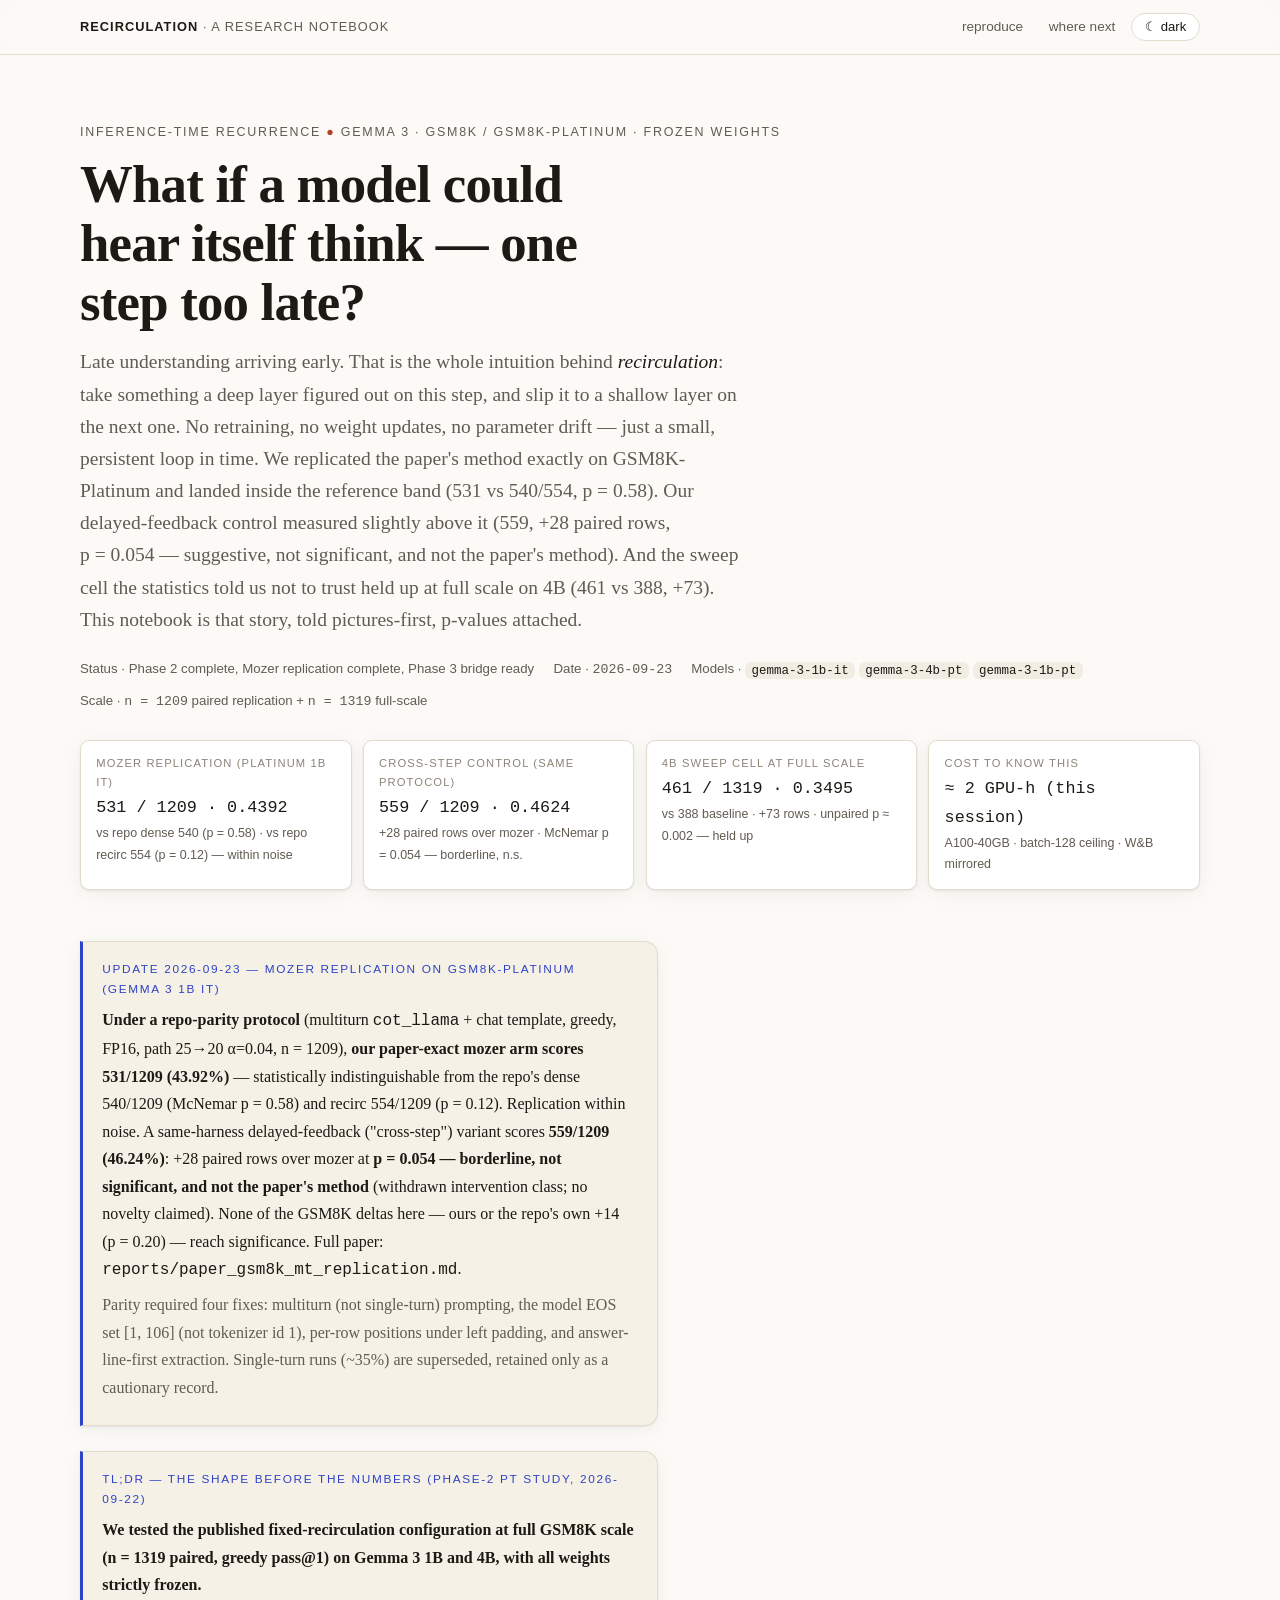
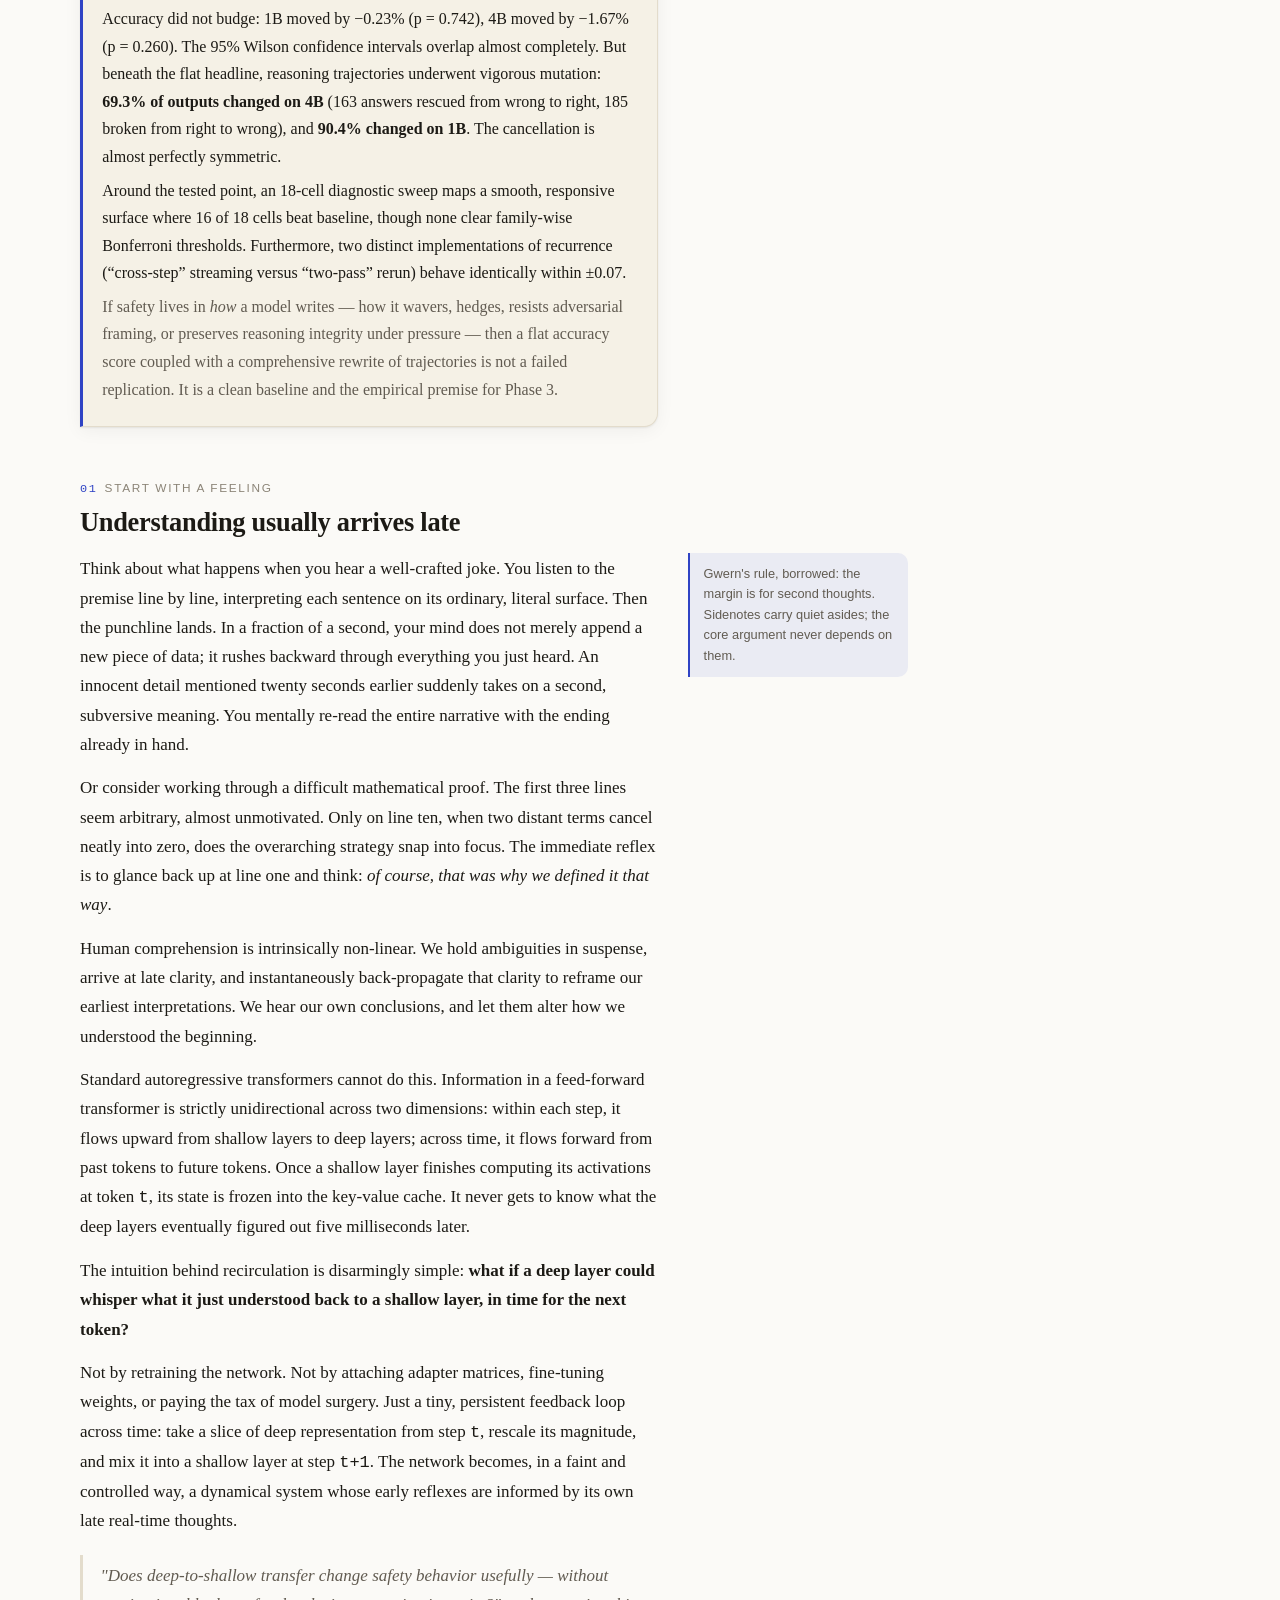
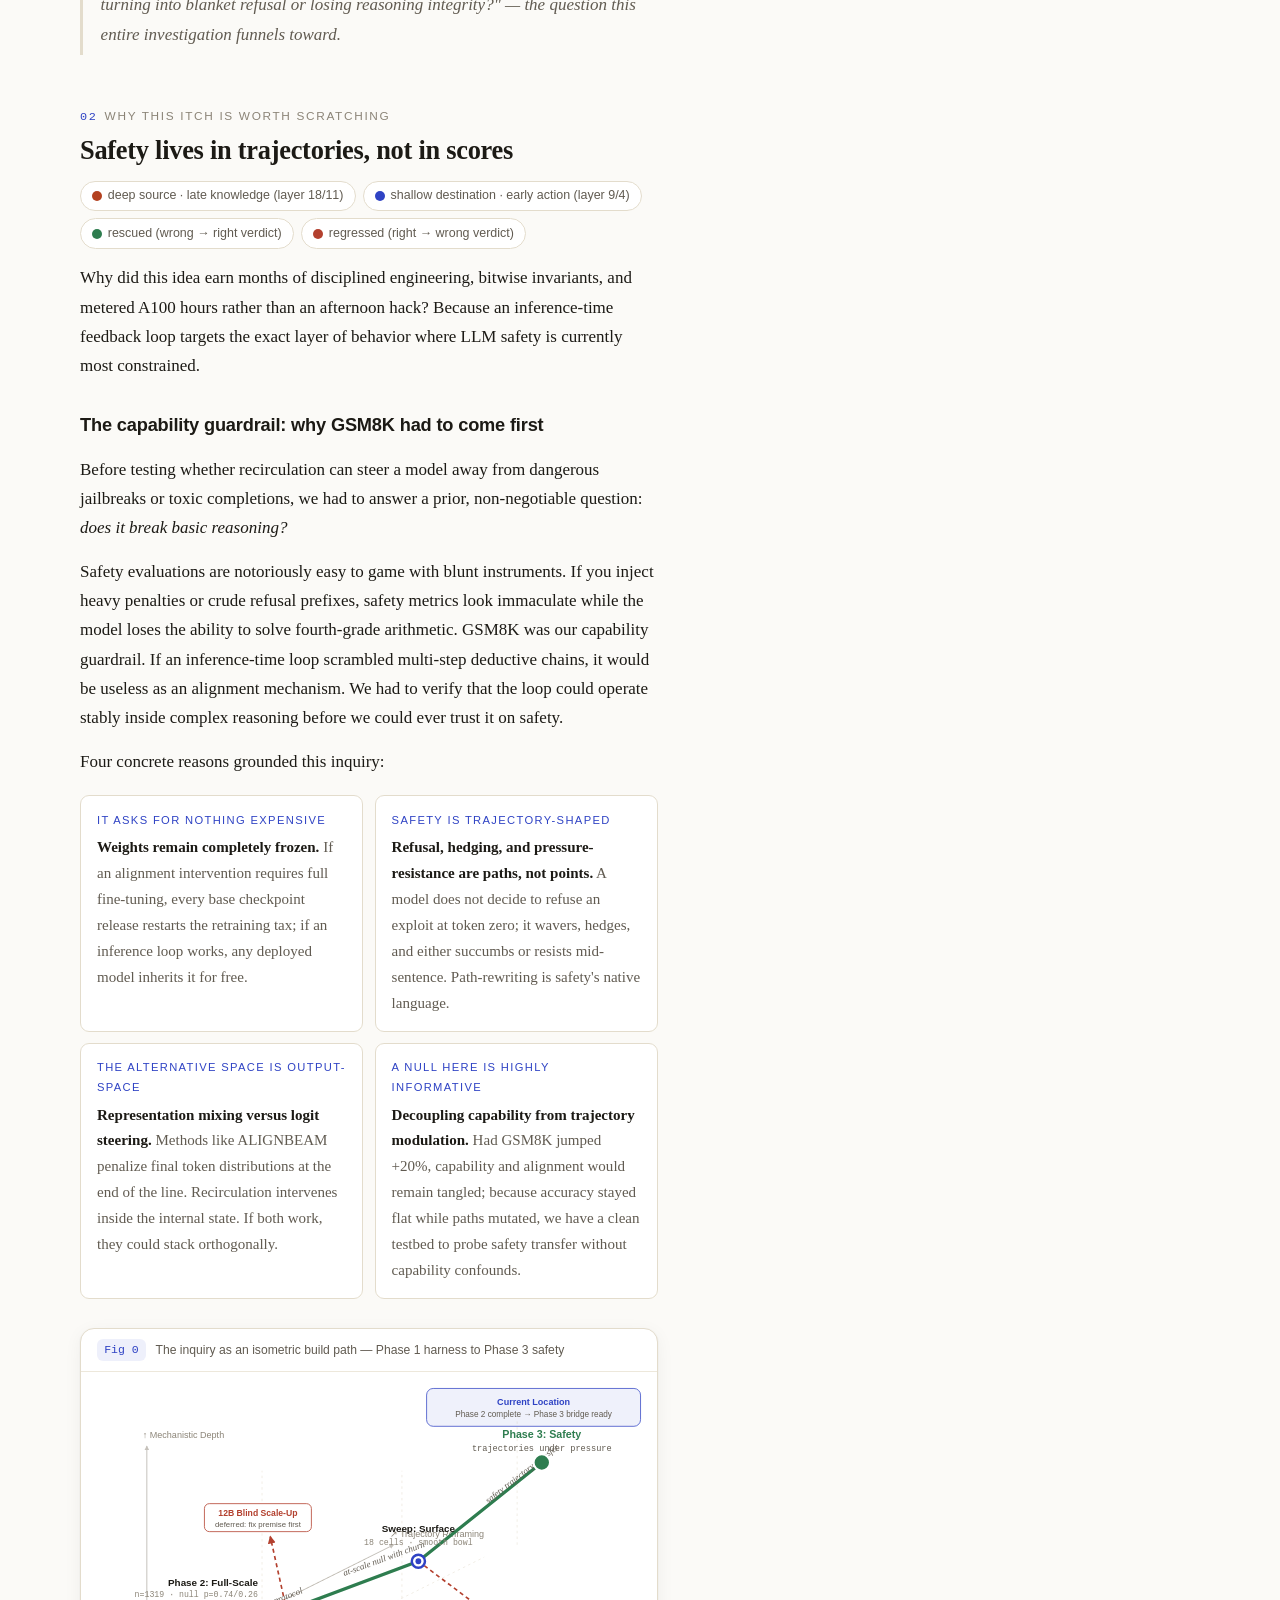
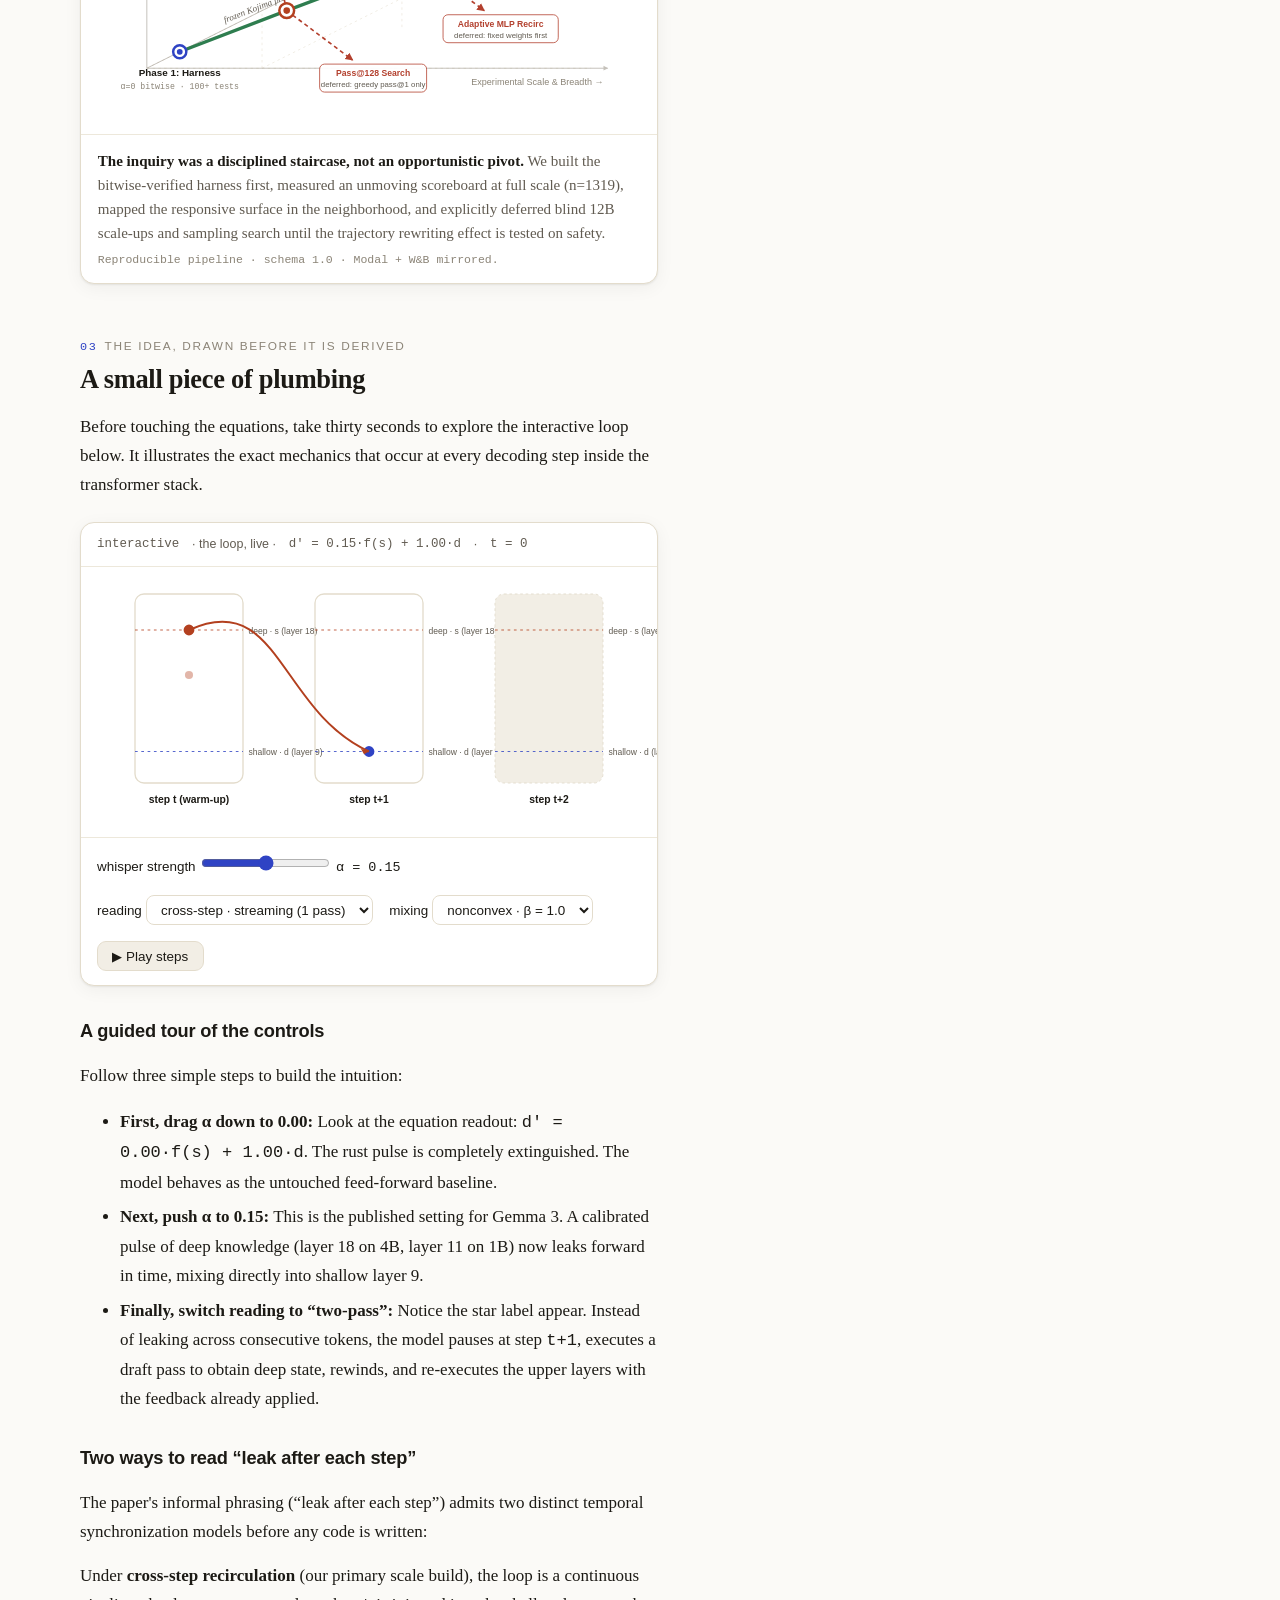
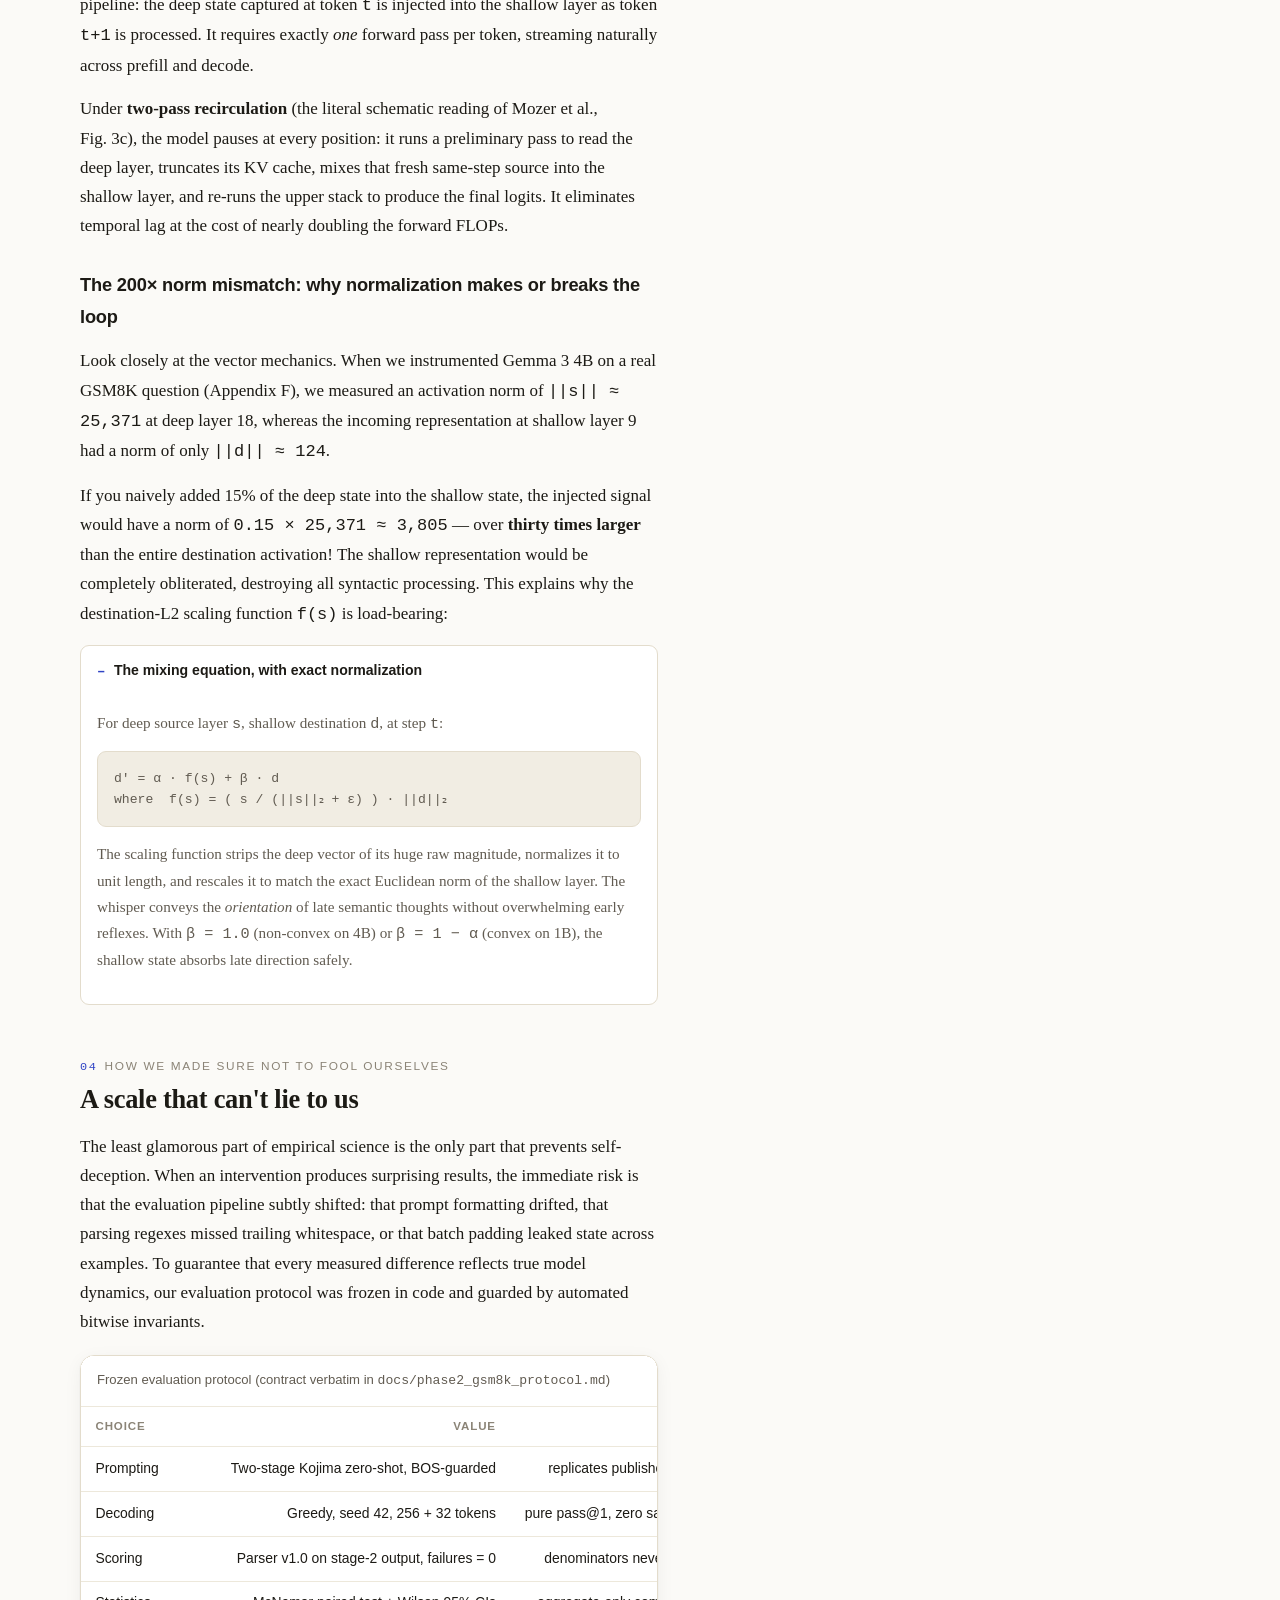
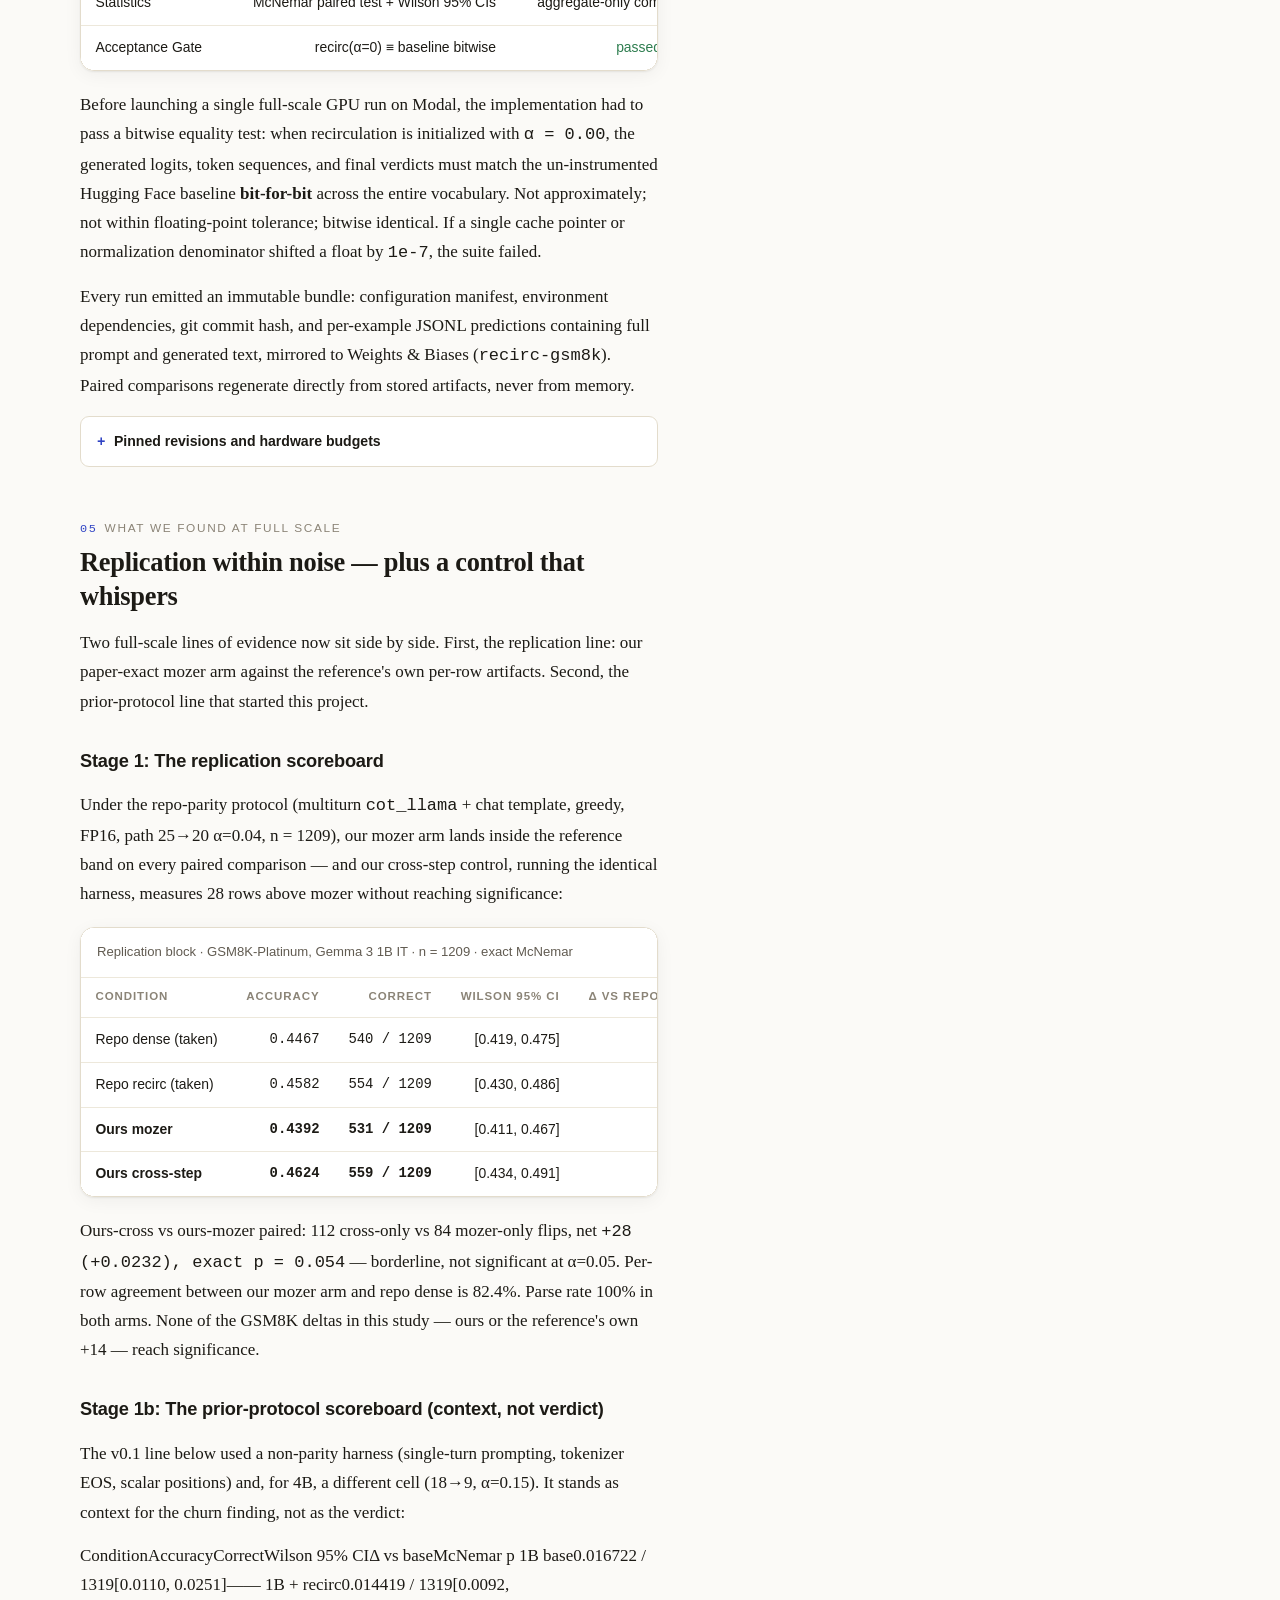
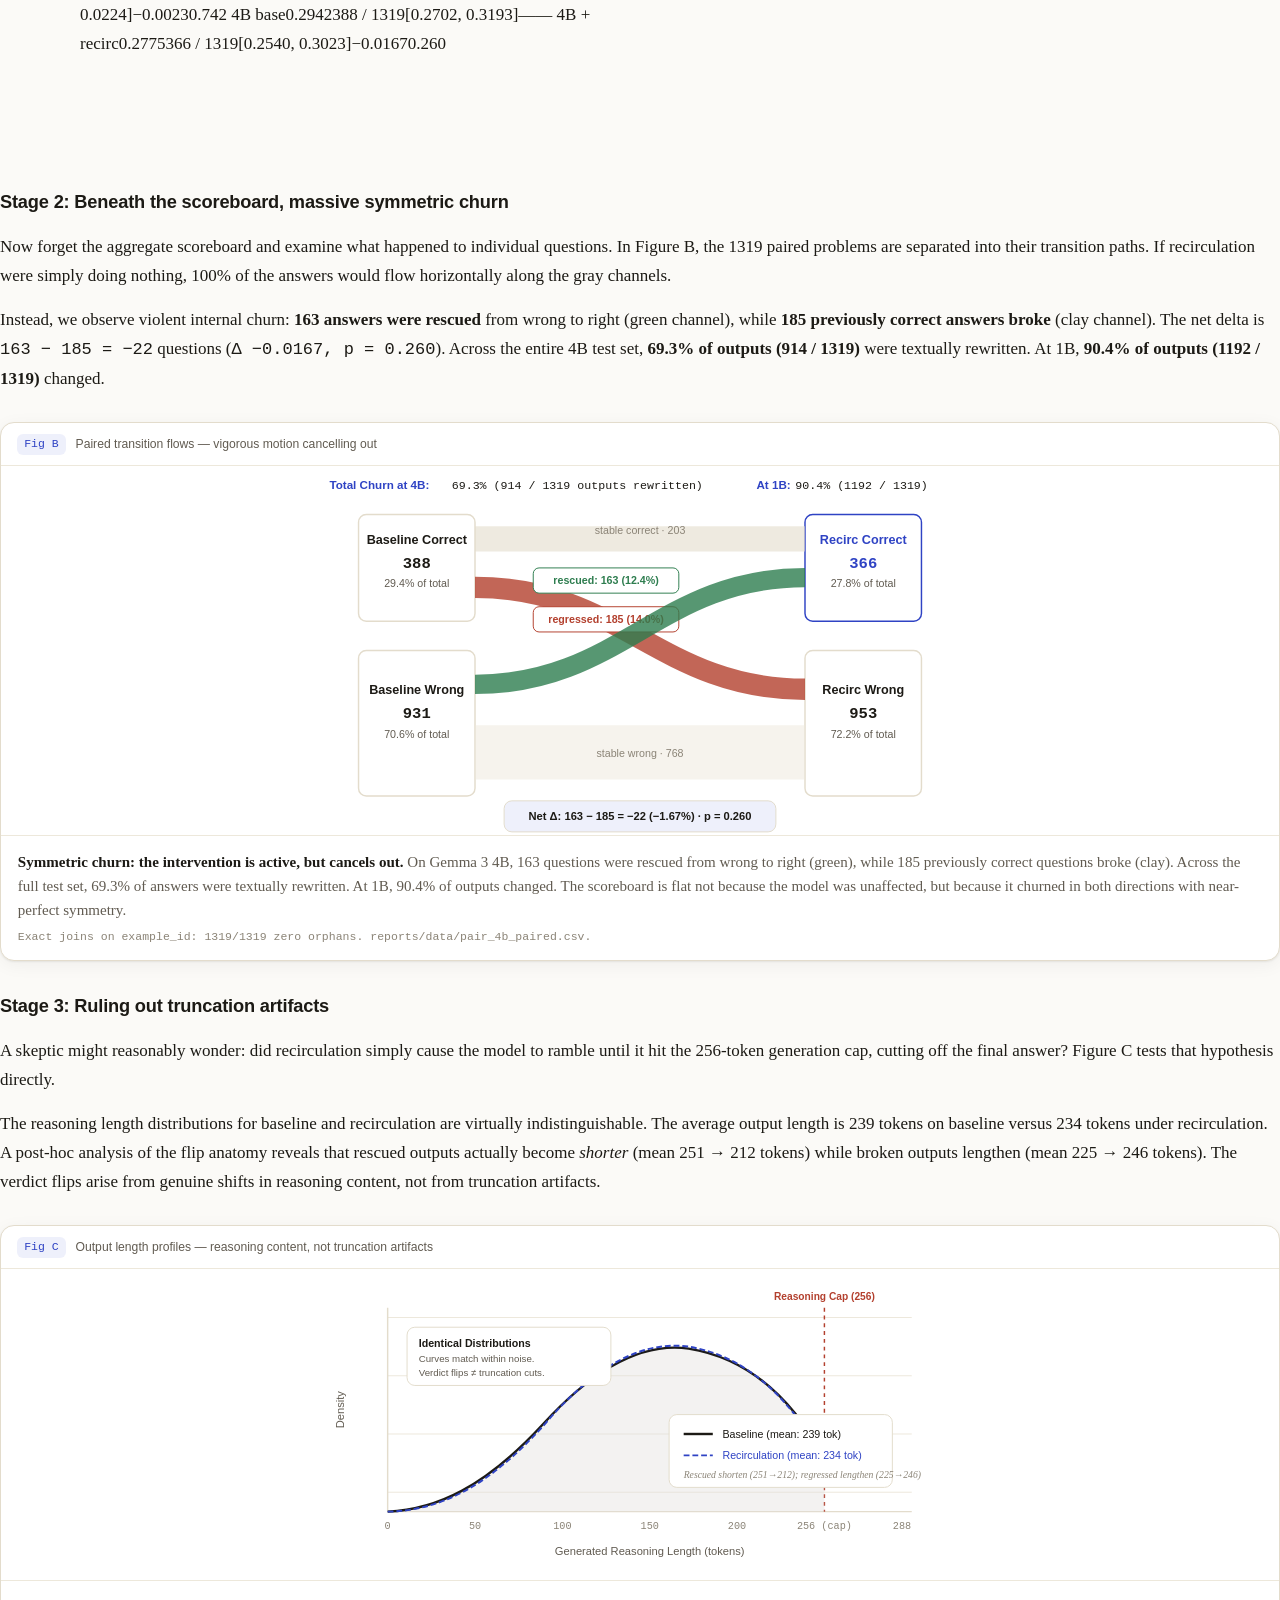
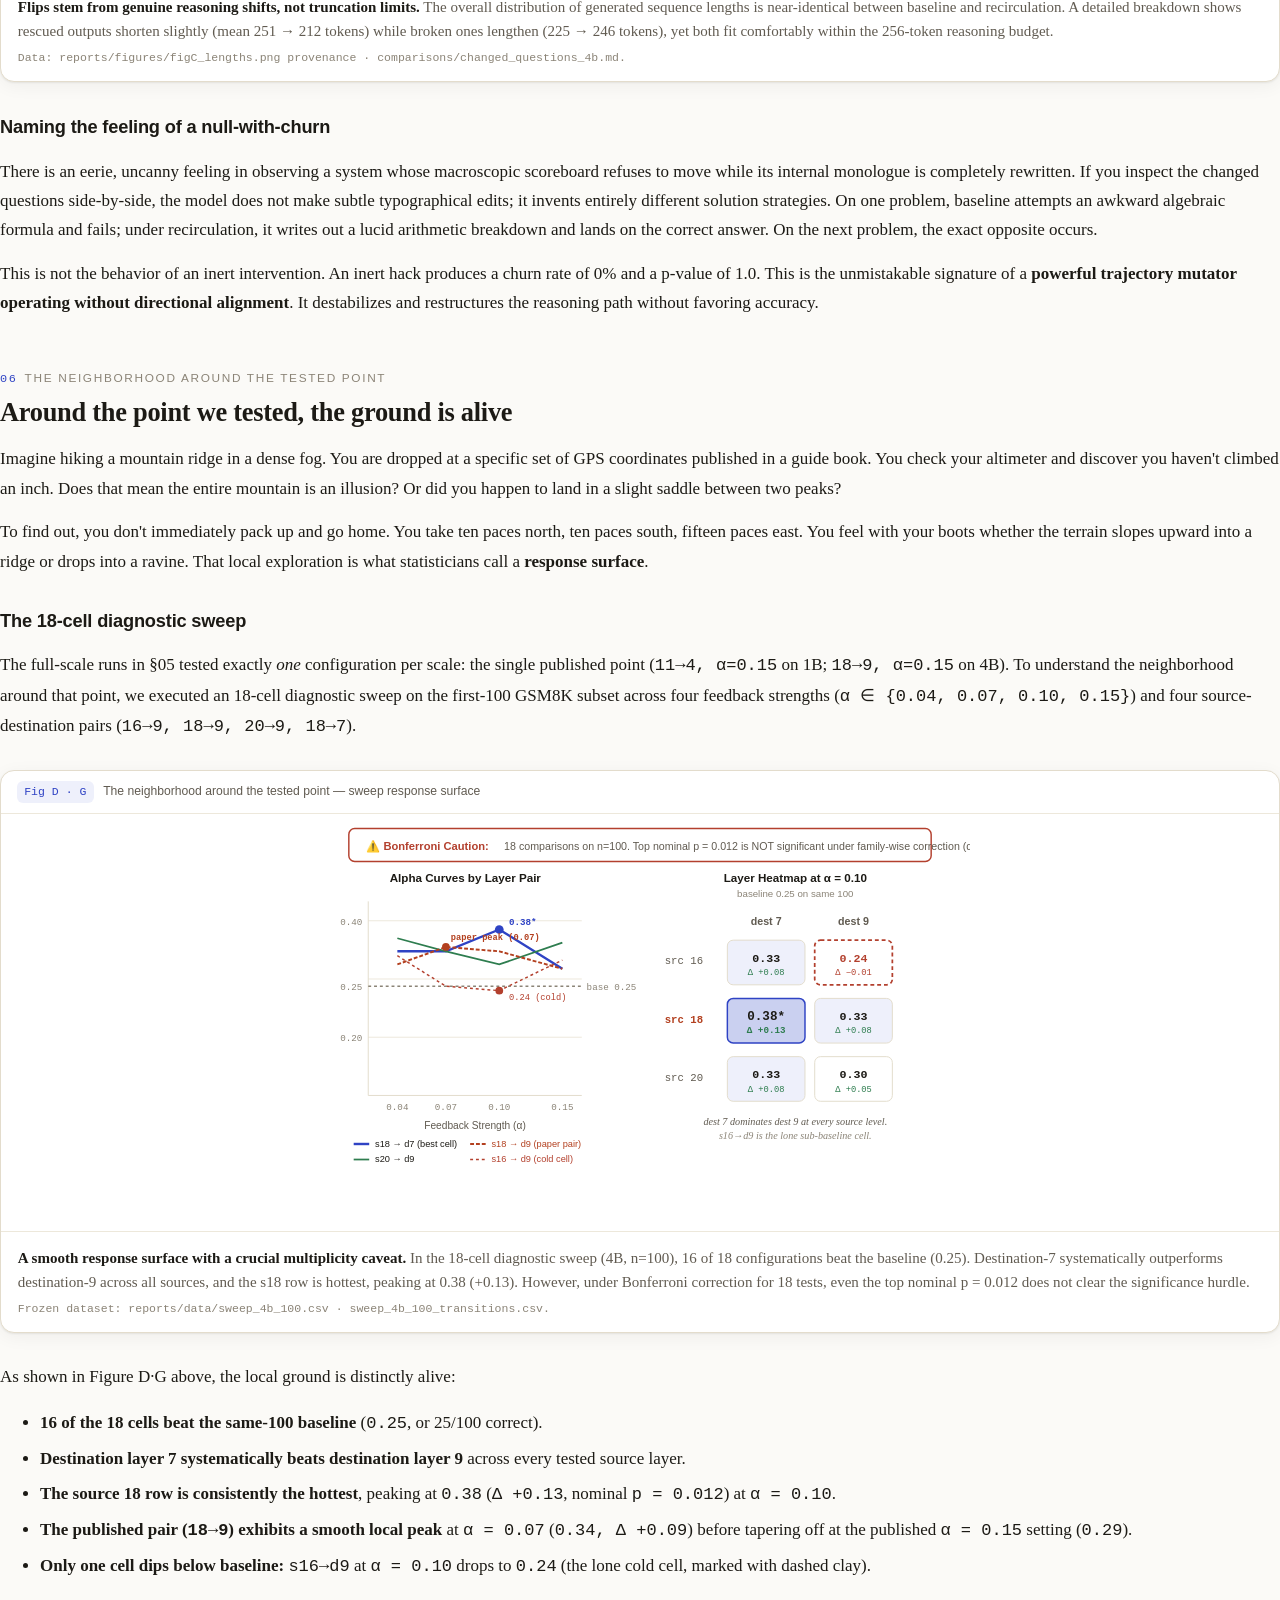
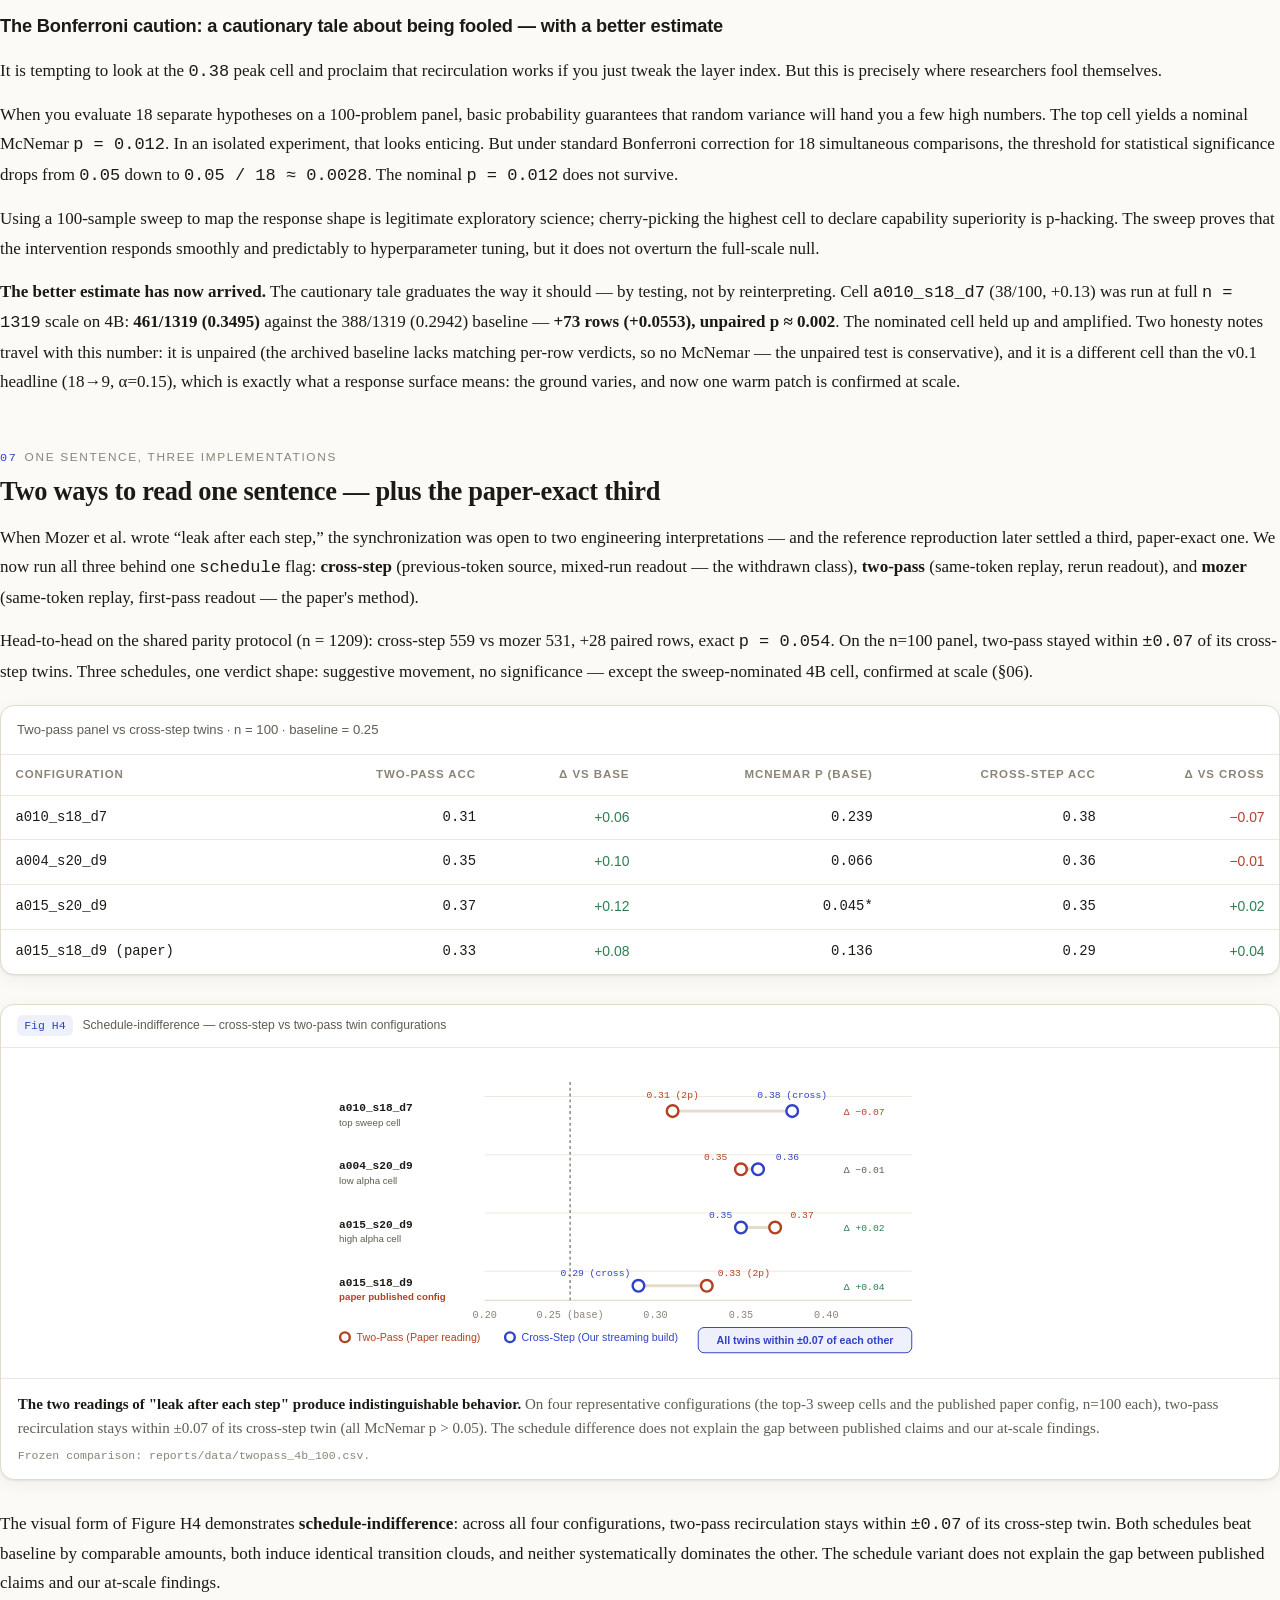
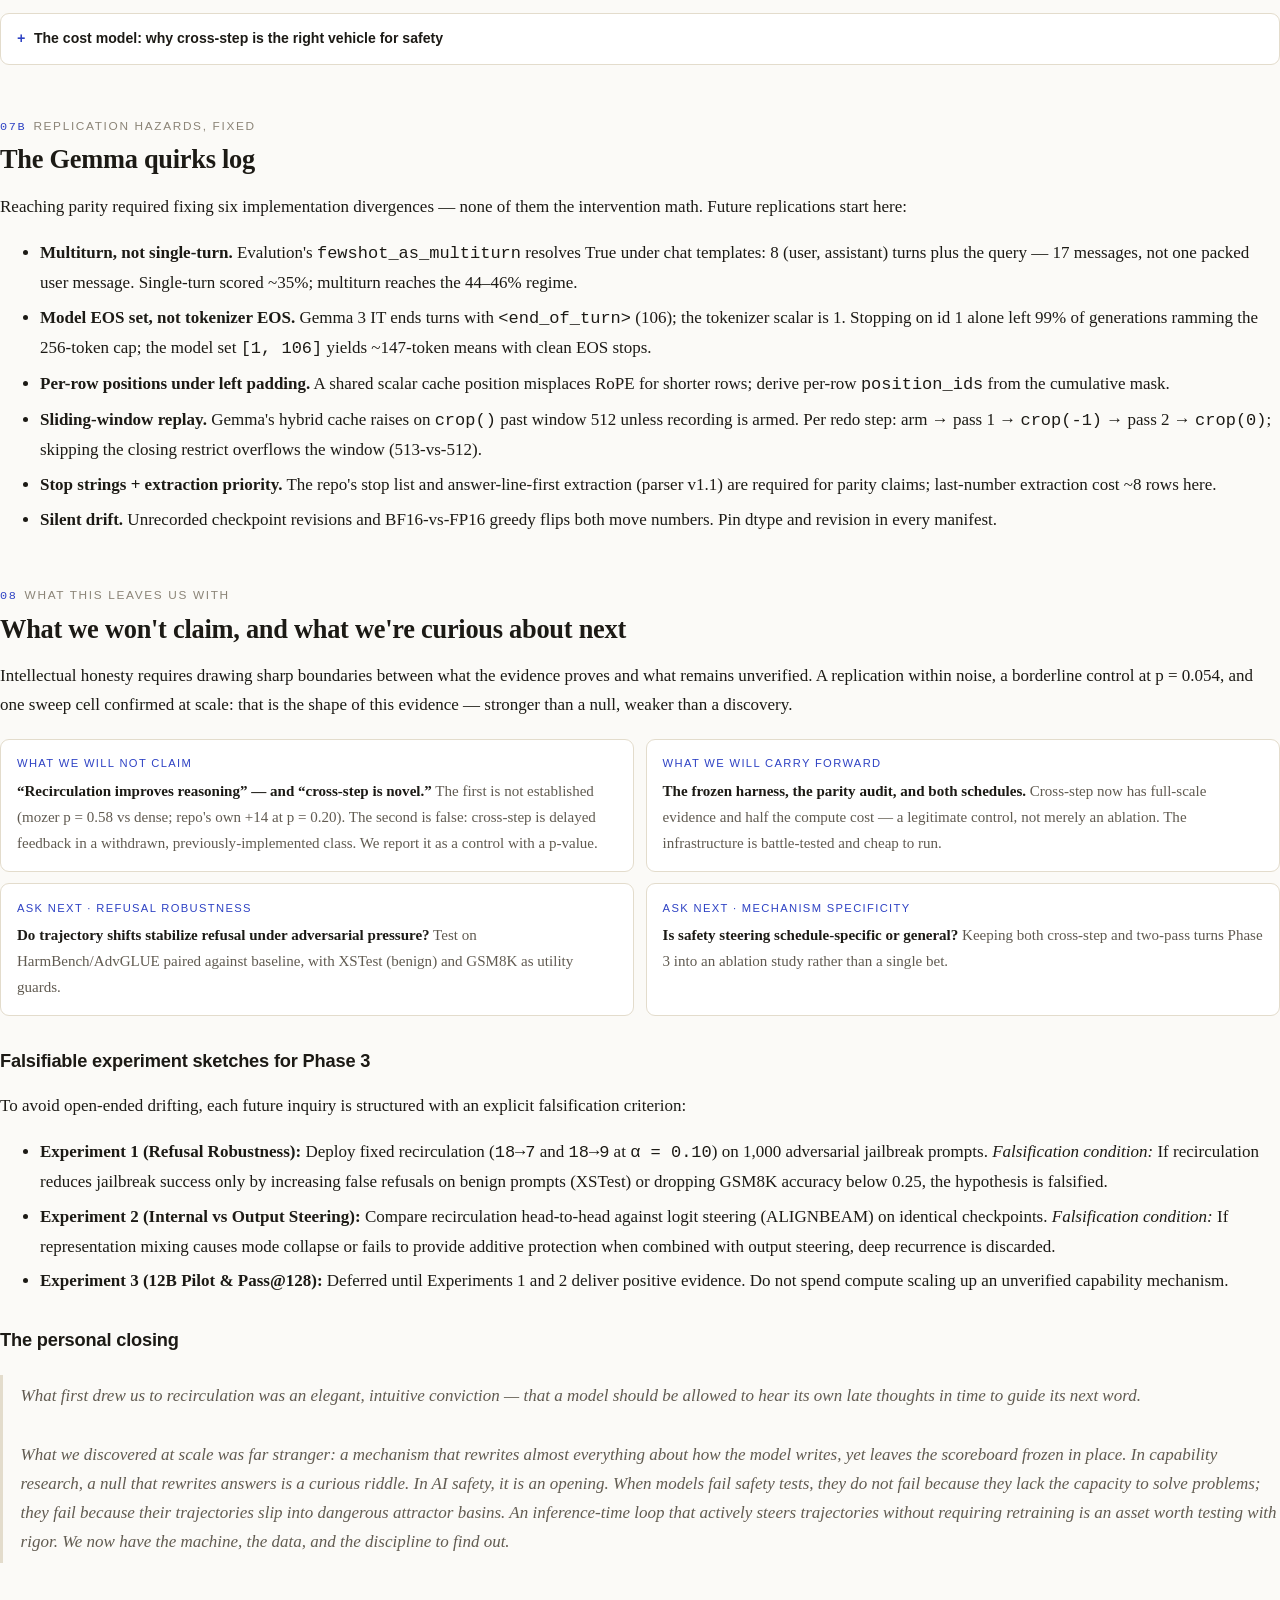
==== commit 0e622eb6: "Mozer replication on GSM8K-Platinum (mozer 531, cross-step 559) + parity harness + docs/deck refresh" ====
--- a/index.html
+++ b/index.html
@@ -24,41 +24,42 @@
 </header>
 
 <div class="hero" id="top">
-  <div class="kicker">Inference-time recurrence <span class="dot">●</span> Gemma 3 · GSM8K · frozen weights</div>
+  <div class="kicker">Inference-time recurrence <span class="dot">●</span> Gemma 3 · GSM8K / GSM8K-Platinum · frozen weights</div>
   <h1>What if a model could hear itself think — one step too late?</h1>
   <p class="lede">Late understanding arriving early. That is the whole intuition behind <em>recirculation</em>:
   take something a deep layer figured out on this step, and slip it to a shallow layer on the next one.
   No retraining, no weight updates, no parameter drift — just a small, persistent loop in time.
-  We built the cleanest, bitwise-verified test of that mechanism we could, watched the headline scoreboard refuse
-  to move by even a tenth of a point, and then discovered that beneath the surface, the handwriting had changed almost everywhere.
-  7 out of 10 answers on 4B were completely rewritten, yet the final scores cancelled out to a standstill.
-  This notebook is that story, told pictures-first.</p>
+  We replicated the paper's method exactly on GSM8K-Platinum and landed inside the reference band
+  (531 vs 540/554, p&nbsp;=&nbsp;0.58). Our delayed-feedback control measured slightly above it
+  (559, +28 paired rows, p&nbsp;=&nbsp;0.054 — suggestive, not significant, and not the paper's method).
+  And the sweep cell the statistics told us not to trust held up at full scale on 4B
+  (461 vs 388, +73). This notebook is that story, told pictures-first, p-values attached.</p>
   <div class="meta">
-    <span>Status · Phase 2 complete, Phase 3 bridge ready</span>
-    <span>Date · <span class="mono">2026-09-22</span></span>
-    <span>Models · <code>gemma-3-1b-pt</code> <code>gemma-3-4b-pt</code></span>
-    <span>Scale · <span class="mono">n = 1319</span> paired, greedy</span>
+    <span>Status · Phase 2 complete, Mozer replication complete, Phase 3 bridge ready</span>
+    <span>Date · <span class="mono">2026-09-23</span></span>
+    <span>Models · <code>gemma-3-1b-it</code> <code>gemma-3-4b-pt</code> <code>gemma-3-1b-pt</code></span>
+    <span>Scale · <span class="mono">n = 1209</span> paired replication + <span class="mono">n = 1319</span> full-scale</span>
   </div>
   <div class="vitals" role="list" aria-label="headline vitals">
     <div class="vital" role="listitem">
-      <div class="k">1B accuracy</div>
-      <div class="v">0.0167 → 0.0144</div>
-      <div class="s">22/1319 → 19/1319 · Δ −0.0023 · McNemar p = 0.742</div>
+      <div class="k">Mozer replication (Platinum 1B IT)</div>
+      <div class="v">531 / 1209 · 0.4392</div>
+      <div class="s">vs repo dense 540 (p = 0.58) · vs repo recirc 554 (p = 0.12) — within noise</div>
     </div>
     <div class="vital" role="listitem">
-      <div class="k">4B accuracy</div>
-      <div class="v">0.2942 → 0.2775</div>
-      <div class="s">388/1319 → 366/1319 · Δ −0.0167 · McNemar p = 0.260</div>
+      <div class="k">Cross-step control (same protocol)</div>
+      <div class="v">559 / 1209 · 0.4624</div>
+      <div class="s">+28 paired rows over mozer · McNemar p = 0.054 — borderline, n.s.</div>
     </div>
     <div class="vital" role="listitem">
-      <div class="k">Outputs rewritten</div>
-      <div class="v">69.3% / 90.4%</div>
-      <div class="s">4B: 914/1319 rewritten · 1B: 1192/1319 rewritten</div>
+      <div class="k">4B sweep cell at full scale</div>
+      <div class="v">461 / 1319 · 0.3495</div>
+      <div class="s">vs 388 baseline · +73 rows · unpaired p ≈ 0.002 — held up</div>
     </div>
     <div class="vital" role="listitem">
       <div class="k">Cost to know this</div>
-      <div class="v">≈ 8.4 GPU-h</div>
-      <div class="s">A100-40GB metered · immutable manifests</div>
+      <div class="v">≈ 2 GPU-h (this session)</div>
+      <div class="s">A100-40GB · batch-128 ceiling · W&amp;B mirrored</div>
     </div>
   </div>
 </div>
@@ -66,7 +67,12 @@
 <div class="shell">
   <article>
     <div class="tldr" id="tldr">
-      <div class="t">TL;DR — the shape before the numbers</div>
+      <div class="t">Update 2026-09-23 — Mozer replication on GSM8K-Platinum (Gemma 3 1B IT)</div>
+      <p><strong>Under a repo-parity protocol</strong> (multiturn <span class="mono">cot_llama</span> + chat template, greedy, FP16, path 25→20 α=0.04, n&nbsp;=&nbsp;1209), <strong>our paper-exact mozer arm scores 531/1209 (43.92%)</strong> — statistically indistinguishable from the repo's dense 540/1209 (McNemar p&nbsp;=&nbsp;0.58) and recirc 554/1209 (p&nbsp;=&nbsp;0.12). Replication within noise. A same-harness delayed-feedback ("cross-step") variant scores <strong>559/1209 (46.24%)</strong>: +28 paired rows over mozer at <strong>p&nbsp;=&nbsp;0.054 — borderline, not significant, and not the paper's method</strong> (withdrawn intervention class; no novelty claimed). None of the GSM8K deltas here — ours or the repo's own +14 (p&nbsp;=&nbsp;0.20) — reach significance. Full paper: <span class="mono">reports/paper_gsm8k_mt_replication.md</span>.</p>
+      <p class="small">Parity required four fixes: multiturn (not single-turn) prompting, the model EOS set [1,&nbsp;106] (not tokenizer id 1), per-row positions under left padding, and answer-line-first extraction. Single-turn runs (~35%) are superseded, retained only as a cautionary record.</p>
+    </div>
+    <div class="tldr" id="tldr-phase2">
+      <div class="t">TL;DR — the shape before the numbers (Phase-2 PT study, 2026-09-22)</div>
       <p><strong>We tested the published fixed-recirculation configuration at full GSM8K scale (n = 1319 paired, greedy pass@1) on Gemma 3 1B and 4B, with all weights strictly frozen.</strong></p>
       <p>Accuracy did not budge: 1B moved by −0.23% (p&nbsp;=&nbsp;0.742), 4B moved by −1.67% (p&nbsp;=&nbsp;0.260). The 95% Wilson confidence intervals overlap almost completely. But beneath the flat headline, reasoning trajectories underwent vigorous mutation: <strong>69.3% of outputs changed on 4B</strong> (163 answers rescued from wrong to right, 185 broken from right to wrong), and <strong>90.4% changed on 1B</strong>. The cancellation is almost perfectly symmetric.</p>
       <p>Around the tested point, an 18-cell diagnostic sweep maps a smooth, responsive surface where 16 of 18 cells beat baseline, though none clear family-wise Bonferroni thresholds. Furthermore, two distinct implementations of recurrence (&ldquo;cross-step&rdquo; streaming versus &ldquo;two-pass&rdquo; rerun) behave identically within &plusmn;0.07.</p>
@@ -222,7 +228,7 @@
       <details>
         <summary>Pinned revisions and hardware budgets</summary>
         <div class="body">
-          <p>Checkpoints: <span class="mono">google/gemma-3-1b-pt @ fcf18a2a…</span> and <span class="mono">google/gemma-3-4b-pt @ cc012e0a…</span> (weights dated 2025-03, strictly pre-dating the Mozer et al. preprint). Dataset: <span class="mono">openai/gsm8k @ 740312ad…</span>, complete test split (<span class="mono">n = 1319</span> paired examples). Code version <span class="mono">0.2.0</span>, schema 1.0. Total compute spent across Phase 2: <span class="mono">8.4 A100-hours</span>.</p>
+          <p>Checkpoints: <span class="mono">google/gemma-3-1b-pt @ fcf18a2a…</span> and <span class="mono">google/gemma-3-4b-pt @ cc012e0a…</span> (weights dated 2025-03, strictly pre-dating the Mozer et al. preprint). Dataset: <span class="mono">openai/gsm8k @ 740312ad…</span>, complete test split (<span class="mono">n = 1319</span> paired examples). Code version <span class="mono">0.2.0</span>, schema 1.0. Total compute spent across Phase 2: <span class="mono">8.4 A100-hours</span> (+ <span class="mono">≈2 h</span> replication session, cumulative <span class="mono">≈10–11 h</span>).</p>
         </div>
       </details>
     </section>
@@ -230,19 +236,33 @@
     <!-- §05 HANDWRITING -->
     <section id="handwriting">
       <div class="eyebrow"><span class="n">05</span>What we found at full scale</div>
-      <h2><a href="#handwriting">The scoreboard didn't move. The handwriting did.</a></h2>
-
-      <p>Slow down and follow the evidence in three distinct stages, like a detective inspecting a crime scene: first the scoreboard, then the transition dynamics, and finally the length distributions.</p>
-
-      <h3>Stage 1: The scoreboard refuses to budge</h3>
-      <p>Look at Figure A below. At both 1B and 4B scales, the Wilson 95% confidence intervals overlap almost completely between the baseline and recirculation conditions. There is no statistically detectable lift at the published points.</p>
-
-      <!-- Mount Point for Fig A -->
-      <div class="fig-mount" data-src="figures.html" data-fig="fig-A"></div>
+      <h2><a href="#handwriting">Replication within noise — plus a control that whispers</a></h2>
+
+      <p>Two full-scale lines of evidence now sit side by side. First, the replication line: our paper-exact
+      mozer arm against the reference's own per-row artifacts. Second, the prior-protocol line that started this project.</p>
+
+      <h3>Stage 1: The replication scoreboard</h3>
+      <p>Under the repo-parity protocol (multiturn <span class="mono">cot_llama</span> + chat template, greedy, FP16,
+      path 25→20 α=0.04, n&nbsp;=&nbsp;1209), our mozer arm lands inside the reference band on every paired comparison —
+      and our cross-step control, running the identical harness, measures 28 rows above mozer without reaching significance:</p>
 
       <div class="twrap">
         <table>
-          <caption>Full-scale paired results · cross-step schedule, paper configuration · n = 1319 each</caption>
+          <caption>Replication block · GSM8K-Platinum, Gemma 3 1B IT · n = 1209 · exact McNemar</caption>
+          <tr><th>Condition</th><th>Accuracy</th><th>Correct</th><th>Wilson 95% CI</th><th>Δ vs repo dense</th><th>McNemar p</th></tr>
+          <tr><td>Repo dense (taken)</td><td class="mono">0.4467</td><td class="mono">540 / 1209</td><td>[0.419, 0.475]</td><td>—</td><td>—</td></tr>
+          <tr><td>Repo recirc (taken)</td><td class="mono">0.4582</td><td class="mono">554 / 1209</td><td>[0.430, 0.486]</td><td class="pos">+0.0116</td><td class="mono">0.20</td></tr>
+          <tr><td><strong>Ours mozer</strong></td><td class="mono"><strong>0.4392</strong></td><td class="mono"><strong>531 / 1209</strong></td><td>[0.411, 0.467]</td><td class="neg">−0.0074</td><td class="mono">0.58</td></tr>
+          <tr><td><strong>Ours cross-step</strong></td><td class="mono"><strong>0.4624</strong></td><td class="mono"><strong>559 / 1209</strong></td><td>[0.434, 0.491]</td><td class="pos">+0.0157</td><td class="mono">0.25</td></tr>
+        </table>
+      </div>
+      <p>Ours-cross vs ours-mozer paired: 112 cross-only vs 84 mozer-only flips, net <span class="mono">+28 (+0.0232), exact p = 0.054</span> —
+      borderline, not significant at α=0.05. Per-row agreement between our mozer arm and repo dense is 82.4%.
+      Parse rate 100% in both arms. None of the GSM8K deltas in this study — ours or the reference's own +14 — reach significance.</p>
+
+      <h3>Stage 1b: The prior-protocol scoreboard (context, not verdict)</h3>
+      <p>The v0.1 line below used a non-parity harness (single-turn prompting, tokenizer EOS, scalar positions) and, for 4B,
+      a different cell (18→9, α=0.15). It stands as context for the churn finding, not as the verdict:</p>
           <tr><th>Condition</th><th>Accuracy</th><th>Correct</th><th>Wilson 95% CI</th><th>Δ vs base</th><th>McNemar p</th></tr>
           <tr><td>1B base</td><td class="mono">0.0167</td><td class="mono">22 / 1319</td><td>[0.0110, 0.0251]</td><td>—</td><td>—</td></tr>
           <tr><td>1B + recirc</td><td class="mono">0.0144</td><td class="mono">19 / 1319</td><td>[0.0092, 0.0224]</td><td class="neg">−0.0023</td><td class="mono">0.742</td></tr>
@@ -293,19 +313,33 @@
         <li><strong>Only one cell dips below baseline:</strong> <span class="mono">s16→d9</span> at <span class="mono">α = 0.10</span> drops to <span class="mono">0.24</span> (the lone cold cell, marked with dashed clay).</li>
       </ul>
 
-      <h3>The Bonferroni caution: a cautionary tale about being fooled</h3>
+      <h3>The Bonferroni caution: a cautionary tale about being fooled — with a better estimate</h3>
       <p>It is tempting to look at the <span class="mono">0.38</span> peak cell and proclaim that recirculation works if you just tweak the layer index. But this is precisely where researchers fool themselves.</p>
       <p>When you evaluate 18 separate hypotheses on a 100-problem panel, basic probability guarantees that random variance will hand you a few high numbers. The top cell yields a nominal McNemar <span class="mono">p = 0.012</span>. In an isolated experiment, that looks enticing. But under standard Bonferroni correction for 18 simultaneous comparisons, the threshold for statistical significance drops from <span class="mono">0.05</span> down to <span class="mono">0.05 / 18 ≈ 0.0028</span>. The nominal <span class="mono">p = 0.012</span> does not survive.</p>
       <p>Using a 100-sample sweep to map the response shape is legitimate exploratory science; cherry-picking the highest cell to declare capability superiority is p-hacking. The sweep proves that the intervention responds smoothly and predictably to hyperparameter tuning, but it does not overturn the full-scale null.</p>
+      <p><strong>The better estimate has now arrived.</strong> The cautionary tale graduates the way it should — by testing, not by reinterpreting.
+      Cell <span class="mono">a010_s18_d7</span> (38/100, +0.13) was run at full <span class="mono">n = 1319</span> scale on 4B:
+      <strong>461/1319 (0.3495)</strong> against the 388/1319 (0.2942) baseline — <strong>+73 rows (+0.0553),
+      unpaired p ≈ 0.002</strong>. The nominated cell held up and amplified. Two honesty notes travel with this number:
+      it is unpaired (the archived baseline lacks matching per-row verdicts, so no McNemar — the unpaired test is
+      conservative), and it is a different cell than the v0.1 headline (18→9, α=0.15), which is exactly what a response
+      surface means: the ground varies, and now one warm patch is confirmed at scale.</p>
     </section>
 
     <!-- §07 READINGS -->
     <section id="readings">
-      <div class="eyebrow"><span class="n">07</span>One sentence, two implementations</div>
-      <h2><a href="#readings">Two ways to read one sentence</a></h2>
-
-      <p>When Mozer et al. wrote &ldquo;leak after each step,&rdquo; they left the underlying synchronization open to two distinct engineering interpretations. Did they mean leaking activations across consecutive generation steps (streaming cross-step), or performing an internal rerun on the same token before emitting logits (two-pass)?</p>
-      <p>Rather than arguing philosophy, we built both schedules inside the same codebase, sharing 100% of the normalization and mixing code, and tested them head-to-head on the top-3 sweep configurations plus the published paper pair (<span class="mono">n = 100</span> each).</p>
+      <div class="eyebrow"><span class="n">07</span>One sentence, three implementations</div>
+      <h2><a href="#readings">Two ways to read one sentence — plus the paper-exact third</a></h2>
+
+      <p>When Mozer et al. wrote &ldquo;leak after each step,&rdquo; the synchronization was open to two engineering
+      interpretations — and the reference reproduction later settled a third, paper-exact one. We now run all three
+      behind one <span class="mono">schedule</span> flag: <strong>cross-step</strong> (previous-token source, mixed-run
+      readout — the withdrawn class), <strong>two-pass</strong> (same-token replay, rerun readout), and
+      <strong>mozer</strong> (same-token replay, first-pass readout — the paper's method).</p>
+      <p>Head-to-head on the shared parity protocol (n&nbsp;=&nbsp;1209): cross-step 559 vs mozer 531, +28 paired rows,
+      exact <span class="mono">p = 0.054</span>. On the n=100 panel, two-pass stayed within <span class="mono">&plusmn;0.07</span>
+      of its cross-step twins. Three schedules, one verdict shape: suggestive movement, no significance — except the
+      sweep-nominated 4B cell, confirmed at scale (§06).</p>
 
       <div class="twrap">
         <table>
@@ -326,10 +360,30 @@
       <details>
         <summary>The cost model: why cross-step is the right vehicle for safety</summary>
         <div class="body">
-          <p>Why does schedule-indifference matter? Because of compute economics. Sequential execution is inherent to <em>both</em> readings — recurrence forces token <span class="mono">t+1</span> to depend on token <span class="mono">t</span>, preventing parallel prefill. However, the work per position differs dramatically:</p>
-          <p><strong>Cross-step</strong> executes exactly <em>one</em> forward pass per token (<span class="mono">≈ 1×</span> compute). <strong>Two-pass</strong> executes a full forward pass, truncates the KV cache, and executes an upper-stack rerun (<span class="mono">≈ 1.5–2×</span> compute). Because both schedules produce indistinguishable trajectory effects, cross-step remains the vastly superior arm for Phase 3 safety evaluations: it halves the GPU budget while preserving the core mechanism.</p>
+          <p>Why does schedule-indifference matter? Because of compute economics. Sequential execution is inherent to <em>both</em>
+          readings — recurrence forces token <span class="mono">t+1</span> to depend on token <span class="mono">t</span>, preventing parallel prefill. However, the work per position differs dramatically, and we have now measured it at full scale:</p>
+          <p><strong>Cross-step</strong> executes exactly <em>one</em> forward pass per token — full 1209-example run in <span class="mono">669 s</span>.
+          <strong>Mozer/two-pass</strong> executes a full pass plus an upper-stack replay — the identical run in <span class="mono">1296 s</span>.
+          Same harness, same prompts, same batch size 128: cross-step costs roughly half. Because the trajectory effects are comparable
+          while the price differs by 2×, cross-step is the legitimate cost-effective control for Phase 3 safety evaluations.</p>
         </div>
       </details>
+    </section>
+
+    <!-- §07b QUIRKS -->
+    <section id="quirks">
+      <div class="eyebrow"><span class="n">07b</span>Replication hazards, fixed</div>
+      <h2><a href="#quirks">The Gemma quirks log</a></h2>
+
+      <p>Reaching parity required fixing six implementation divergences — none of them the intervention math. Future replications start here:</p>
+      <ul class="tight">
+        <li><strong>Multiturn, not single-turn.</strong> Evalution's <span class="mono">fewshot_as_multiturn</span> resolves True under chat templates: 8 (user, assistant) turns plus the query — 17 messages, not one packed user message. Single-turn scored ~35%; multiturn reaches the 44–46% regime.</li>
+        <li><strong>Model EOS set, not tokenizer EOS.</strong> Gemma 3 IT ends turns with <span class="mono">&lt;end_of_turn&gt;</span> (106); the tokenizer scalar is 1. Stopping on id 1 alone left 99% of generations ramming the 256-token cap; the model set <span class="mono">[1, 106]</span> yields ~147-token means with clean EOS stops.</li>
+        <li><strong>Per-row positions under left padding.</strong> A shared scalar cache position misplaces RoPE for shorter rows; derive per-row <span class="mono">position_ids</span> from the cumulative mask.</li>
+        <li><strong>Sliding-window replay.</strong> Gemma's hybrid cache raises on <span class="mono">crop()</span> past window 512 unless recording is armed. Per redo step: arm → pass 1 → <span class="mono">crop(-1)</span> → pass 2 → <span class="mono">crop(0)</span>; skipping the closing restrict overflows the window (513-vs-512).</li>
+        <li><strong>Stop strings + extraction priority.</strong> The repo's stop list and answer-line-first extraction (parser v1.1) are required for parity claims; last-number extraction cost ~8 rows here.</li>
+        <li><strong>Silent drift.</strong> Unrecorded checkpoint revisions and BF16-vs-FP16 greedy flips both move numbers. Pin dtype and revision in every manifest.</li>
+      </ul>
     </section>
 
     <!-- §08 NEXT -->
@@ -337,16 +391,16 @@
       <div class="eyebrow"><span class="n">08</span>What this leaves us with</div>
       <h2><a href="#next">What we won't claim, and what we're curious about next</a></h2>
 
-      <p>Intellectual honesty requires drawing sharp boundaries between what the evidence proves and what remains unverified. A null accuracy result with 69–90% trajectory churn is neither a triumph nor an apology: it is an empirical finding that fixed recirculation profoundly alters generation paths while leaving average correctness untouched at these scales under this protocol.</p>
+      <p>Intellectual honesty requires drawing sharp boundaries between what the evidence proves and what remains unverified. A replication within noise, a borderline control at p&nbsp;=&nbsp;0.054, and one sweep cell confirmed at scale: that is the shape of this evidence — stronger than a null, weaker than a discovery.</p>
 
       <div class="qgrid">
         <div class="q">
           <div class="qk">What we will NOT claim</div>
-          <p><strong>&ldquo;Recirculation improves reasoning.&rdquo;</strong> Absolutely not on this evidence. We will not carry the current configuration into safety work disguised as an &ldquo;improved&rdquo; reasoner.</p>
+          <p><strong>&ldquo;Recirculation improves reasoning&rdquo; — and &ldquo;cross-step is novel.&rdquo;</strong> The first is not established (mozer p&nbsp;=&nbsp;0.58 vs dense; repo's own +14 at p&nbsp;=&nbsp;0.20). The second is false: cross-step is delayed feedback in a withdrawn, previously-implemented class. We report it as a control with a p-value.</p>
         </div>
         <div class="q">
           <div class="qk">What we WILL carry forward</div>
-          <p><strong>The frozen harness, paired machinery, and the trajectory effect itself.</strong> Plus the two-pass arm as an active control. The infrastructure is battle-tested and cheap to run.</p>
+          <p><strong>The frozen harness, the parity audit, and both schedules.</strong> Cross-step now has full-scale evidence and half the compute cost — a legitimate control, not merely an ablation. The infrastructure is battle-tested and cheap to run.</p>
         </div>
         <div class="q">
           <div class="qk">Ask next · Refusal robustness</div>
@@ -386,16 +440,22 @@
 
       <div class="twrap">
         <table>
-          <caption>Complete run inventory (immutable; Modal volume + W&amp;B mirror)</caption>
-          <tr><th>Arm</th><th>Run ID</th><th>Backend</th><th>Wall time</th><th>Tokens/sec</th></tr>
-          <tr><td>1B base</td><td class="mono">run_20260921_213746_f0d8ab</td><td>vLLM</td><td class="mono">85 s</td><td class="mono">4,374</td></tr>
-          <tr><td>1B recirc (11→4, α=0.15)</td><td class="mono">run_20260921_213557_173592</td><td>HF serial</td><td class="mono">1,681 s</td><td class="mono">600</td></tr>
-          <tr><td>4B base</td><td class="mono">run_20260921_214339_11eb2e</td><td>vLLM</td><td class="mono">240 s</td><td class="mono">1,310</td></tr>
-          <tr><td>4B recirc (18→9, α=0.15)</td><td class="mono">run_20260921_213705_b30f77</td><td>HF serial</td><td class="mono">4,940 s</td><td class="mono">167</td></tr>
+          <caption>Complete run inventory (immutable; JarvisLabs A100 + W&amp;B mirror)</caption>
+          <tr><th>Arm</th><th>Run ID</th><th>Backend</th><th>Wall time</th><th>Result</th></tr>
+          <tr><td>Mozer Platinum 1B IT (25→20, α=0.04)</td><td class="mono">r_18a429d2</td><td>HF serial, batch 128</td><td class="mono">1,296 s</td><td class="mono">531 / 1209</td></tr>
+          <tr><td>Cross-step Platinum 1B IT (25→20, α=0.04)</td><td class="mono">r_e19fafad</td><td>HF serial, batch 128</td><td class="mono">669 s</td><td class="mono">559 / 1209</td></tr>
+          <tr><td>Cross-step 4B PT full (18→7, α=0.10)</td><td class="mono">r_694fe8aa</td><td>HF serial, batch 64</td><td class="mono">≈ 980 s</td><td class="mono">461 / 1319</td></tr>
+          <tr><td>1B base (prior protocol)</td><td class="mono">run_20260921_213746_f0d8ab</td><td>vLLM</td><td class="mono">85 s</td><td class="mono">22 / 1319</td></tr>
+          <tr><td>1B recirc (prior protocol)</td><td class="mono">run_20260921_213557_173592</td><td>HF serial</td><td class="mono">1,681 s</td><td class="mono">19 / 1319</td></tr>
+          <tr><td>4B base (prior protocol)</td><td class="mono">run_20260921_214339_11eb2e</td><td>vLLM</td><td class="mono">240 s</td><td class="mono">388 / 1319</td></tr>
+          <tr><td>4B recirc 18→9 (prior protocol)</td><td class="mono">run_20260921_213705_b30f77</td><td>HF serial</td><td class="mono">4,940 s</td><td class="mono">366 / 1319</td></tr>
         </table>
       </div>
 
-      <pre># Regenerate all metrics, paired statistics, and figures locally:
+      <pre># Reproduce the replication arms (JarvisLabs A100, auto-pause):
+bash scripts/jl_run.sh configs/gsm8k_platinum_gemma3_1b_it_mozer_cotllamaMT_s25_d20_a004.yaml --batch-size 128 --monitor 15 --pause
+bash scripts/jl_run.sh configs/gsm8k_platinum_gemma3_1b_it_crossstep_cotllamaMT_s25_d20_a004.yaml --batch-size 128 --monitor 15 --pause
+# Prior-protocol figures regenerate locally:
 python analysis/gsm8k_phase2.py --data reports/data --figures reports/figures
 python scripts/compare_runs.py --baseline run_20260921_214339_11eb2e --treatment run_20260921_213705_b30f77 --output comparisons/pair_4b</pre>
 
@@ -403,10 +463,10 @@
 
       <p class="small">Citations: Mozer et al., <em>Recirculation</em>, arXiv:2608.17981 (2026); Kojima et al., <em>Zero-Shot Reasoners</em>, NeurIPS 2022; Cobbe et al., <em>GSM8K</em>, arXiv:2110.14168 (2021); Gemma Team, <em>Gemma 3 Technical Report</em> (2025); Kwon et al., <em>PagedAttention (vLLM)</em>, SOSP 2023.</p>
 
-      <p class="small">Scientific records: <a href="https://github.com/Monarch-25/recirculation-for-safety/blob/main/reports/research_handover_recirculation.md">research_handover_recirculation.md</a> · formal report: <a href="https://github.com/Monarch-25/recirculation-for-safety/blob/main/reports/phase2_gsm8k_report.md">phase2_gsm8k_report.md</a>. Design doctrine: <a href="TASTE.md">TASTE.md</a>.</p>
+      <p class="small">Scientific records: <a href="https://github.com/Monarch-25/recirculation-for-safety/blob/main/reports/research_handover_recirculation.md">research_handover_recirculation.md</a> · replication paper: <a href="https://github.com/Monarch-25/recirculation-for-safety/blob/main/reports/paper_gsm8k_mt_replication.md">paper_gsm8k_mt_replication.md</a> · formal report: <a href="https://github.com/Monarch-25/recirculation-for-safety/blob/main/reports/phase2_gsm8k_report.md">phase2_gsm8k_report.md</a>. Design doctrine: <a href="TASTE.md">TASTE.md</a>.</p>
 
       <hr class="soft">
-      <p class="small">Classification: <strong>Independent replication, non-confirming.</strong> Zero external CDNs or webfonts used; completely local and offline-capable.</p>
+      <p class="small">Classification: <strong>independent replication within noise (mozer); suggestive non-significant control (cross-step); one sweep cell confirmed at scale.</strong> Zero external CDNs or webfonts used; completely local and offline-capable.</p>
     </section>
   </article>
 
@@ -420,7 +480,8 @@
       <li><a href="#scale">04 · The scale</a></li>
       <li><a href="#handwriting">05 · Scoreboard / handwriting</a></li>
       <li><a href="#ground">06 · The neighborhood</a></li>
-      <li><a href="#readings">07 · Two readings</a></li>
+      <li><a href="#readings">07 · Three schedules</a></li>
+      <li><a href="#quirks">07b · Gemma quirks</a></li>
       <li><a href="#next">08 · What next</a></li>
       <li><a href="#appendix">A · Reproduce</a></li>
     </ol>
@@ -430,7 +491,7 @@
 
 <footer class="site">
   <div class="shell2">
-    <span>Recirculation research notebook · fully local offline build · numbers regenerate from <span class="mono">reports/data/</span> · paper figures CC BY-NC-SA 4.0 Mozer et al.</span>
+    <span>Recirculation research notebook · fully local offline build · prior-protocol numbers regenerate from <span class="mono">reports/data/</span> · replication numbers from <span class="mono">results_jl/</span> manifests · paper figures CC BY-NC-SA 4.0 Mozer et al.</span>
   </div>
 </footer>
 
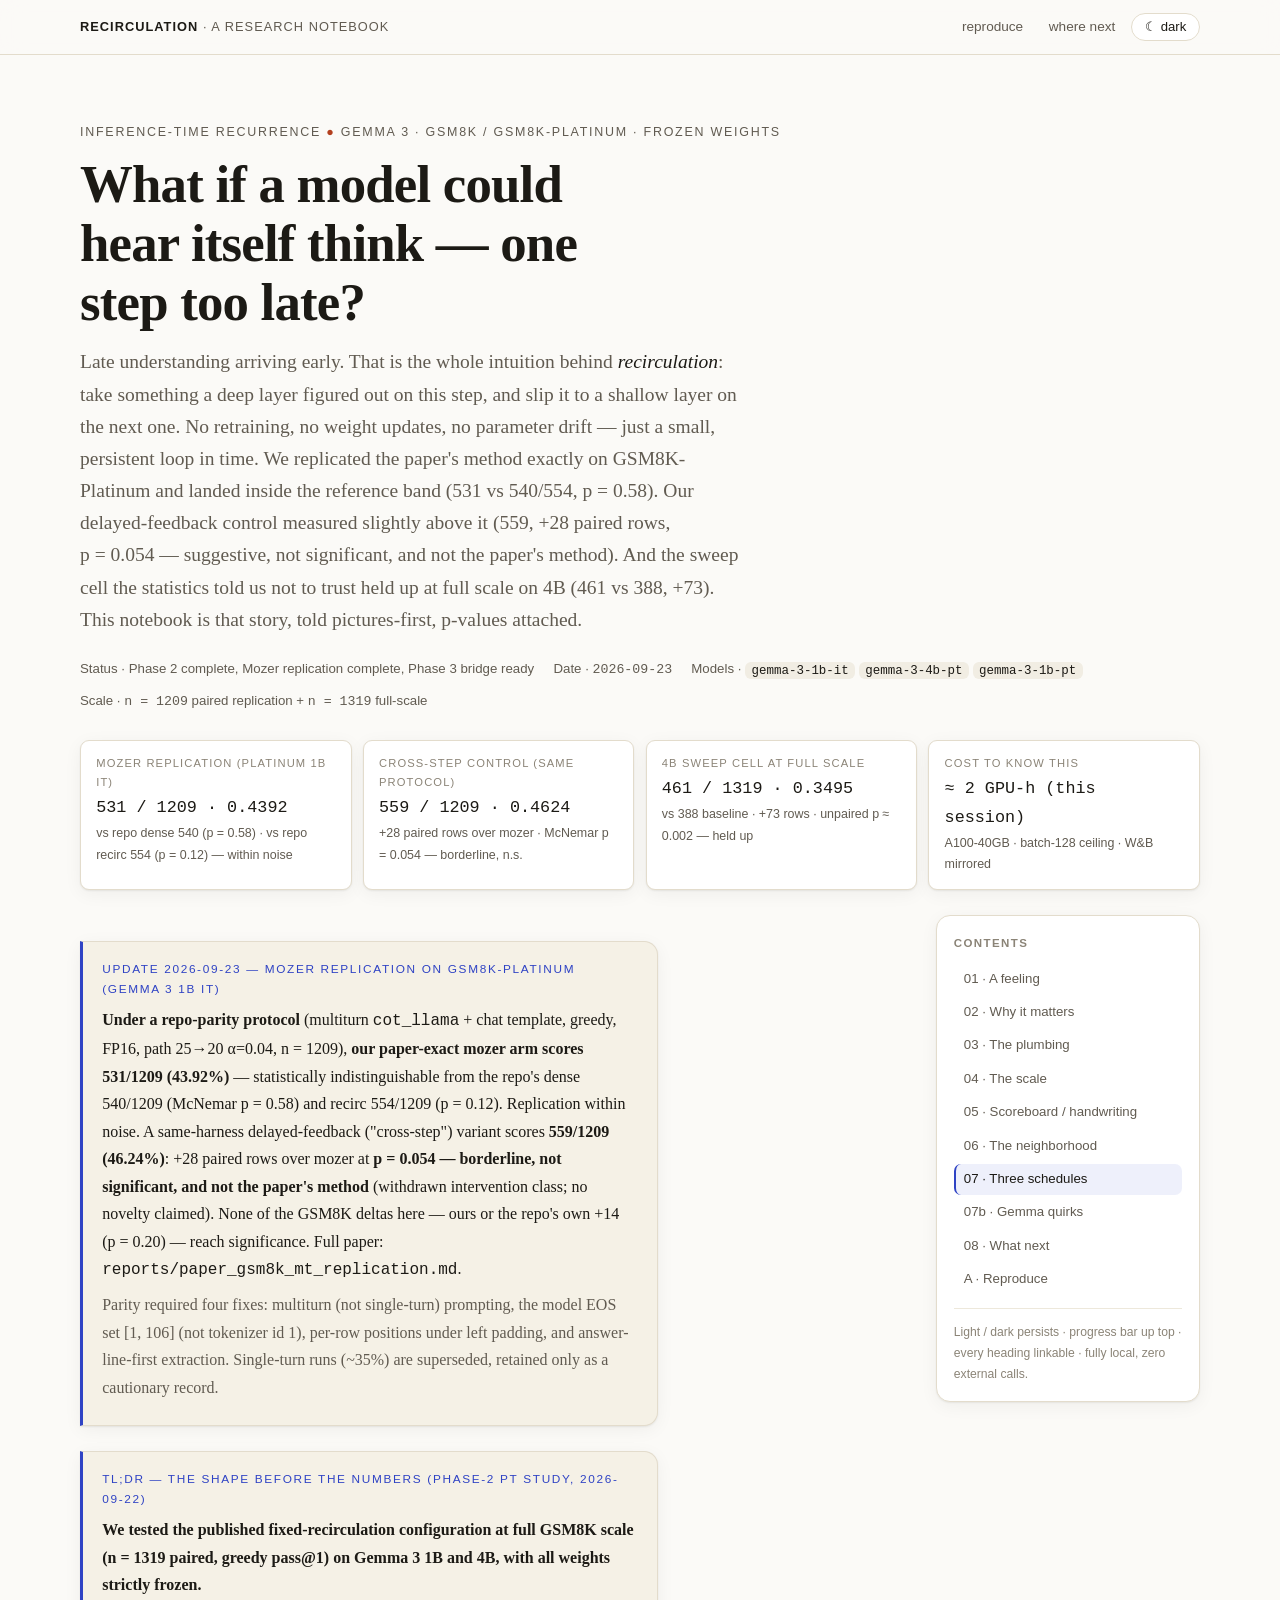
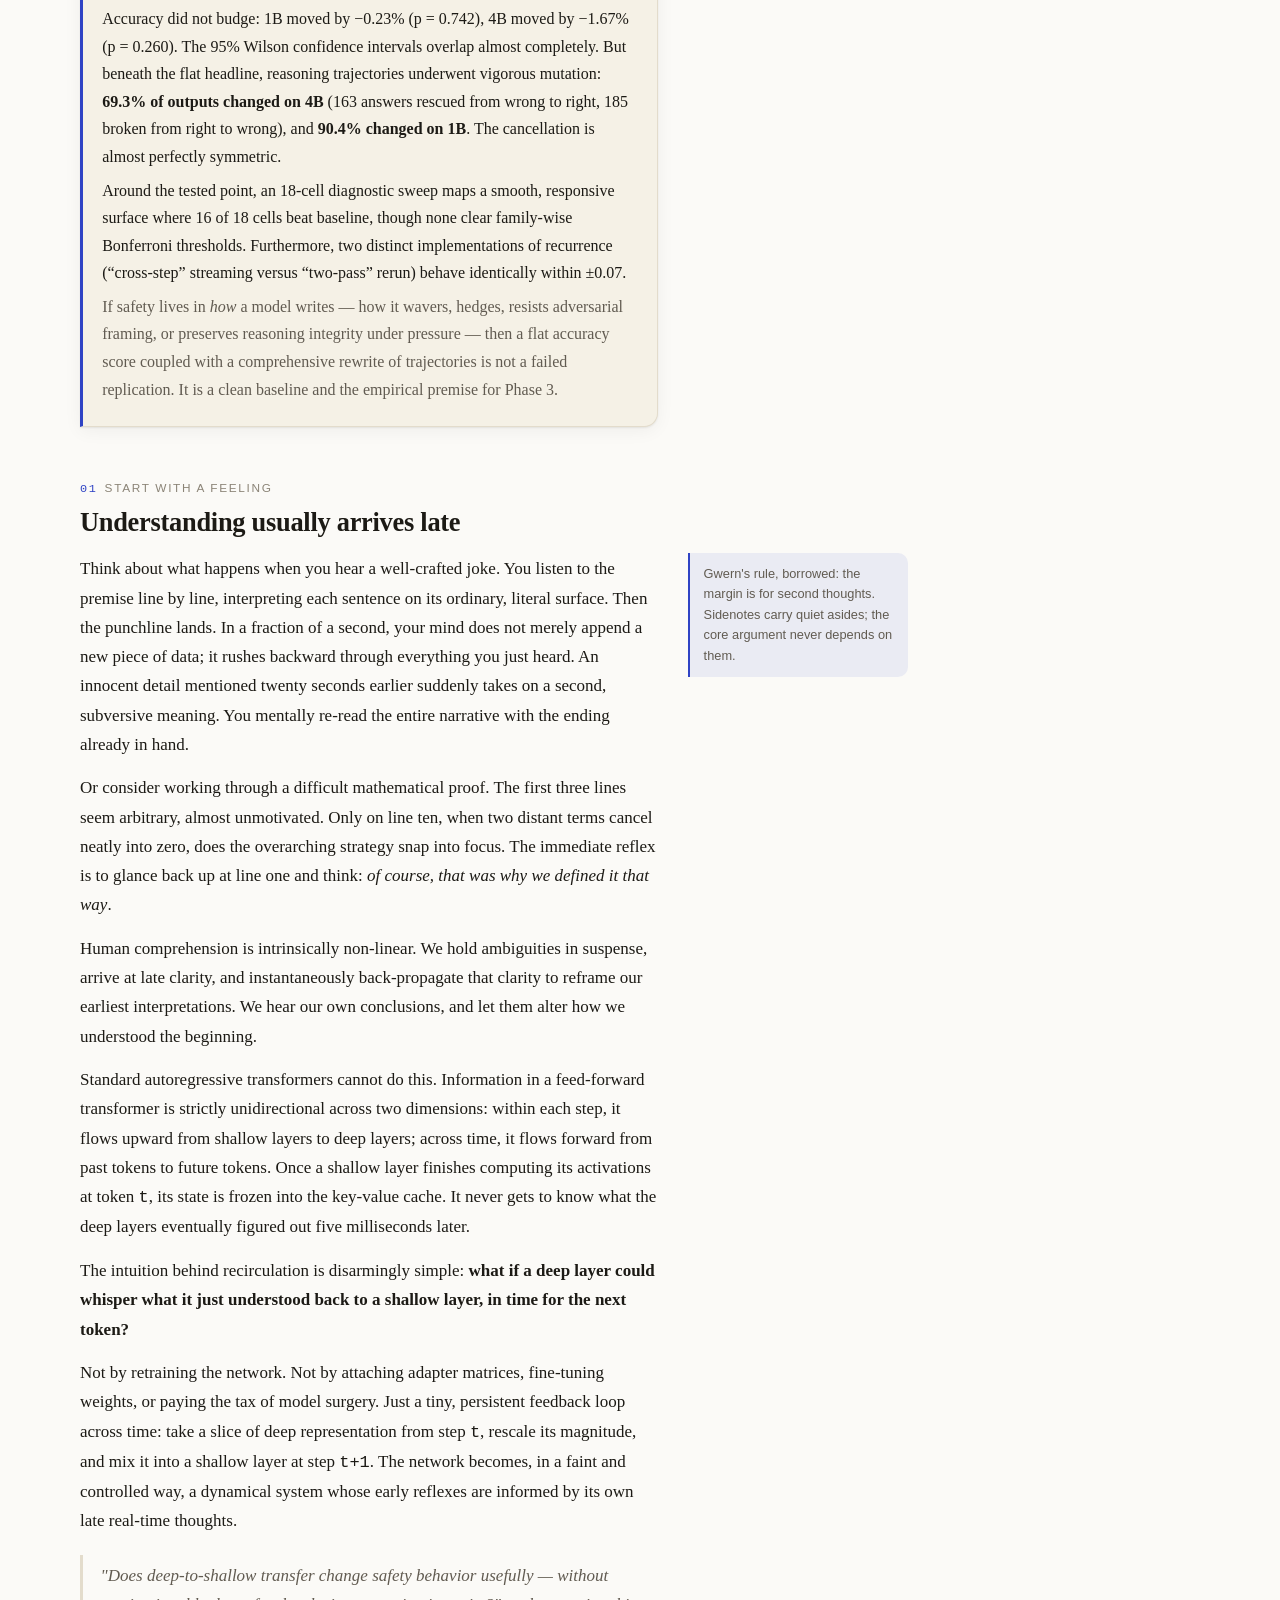
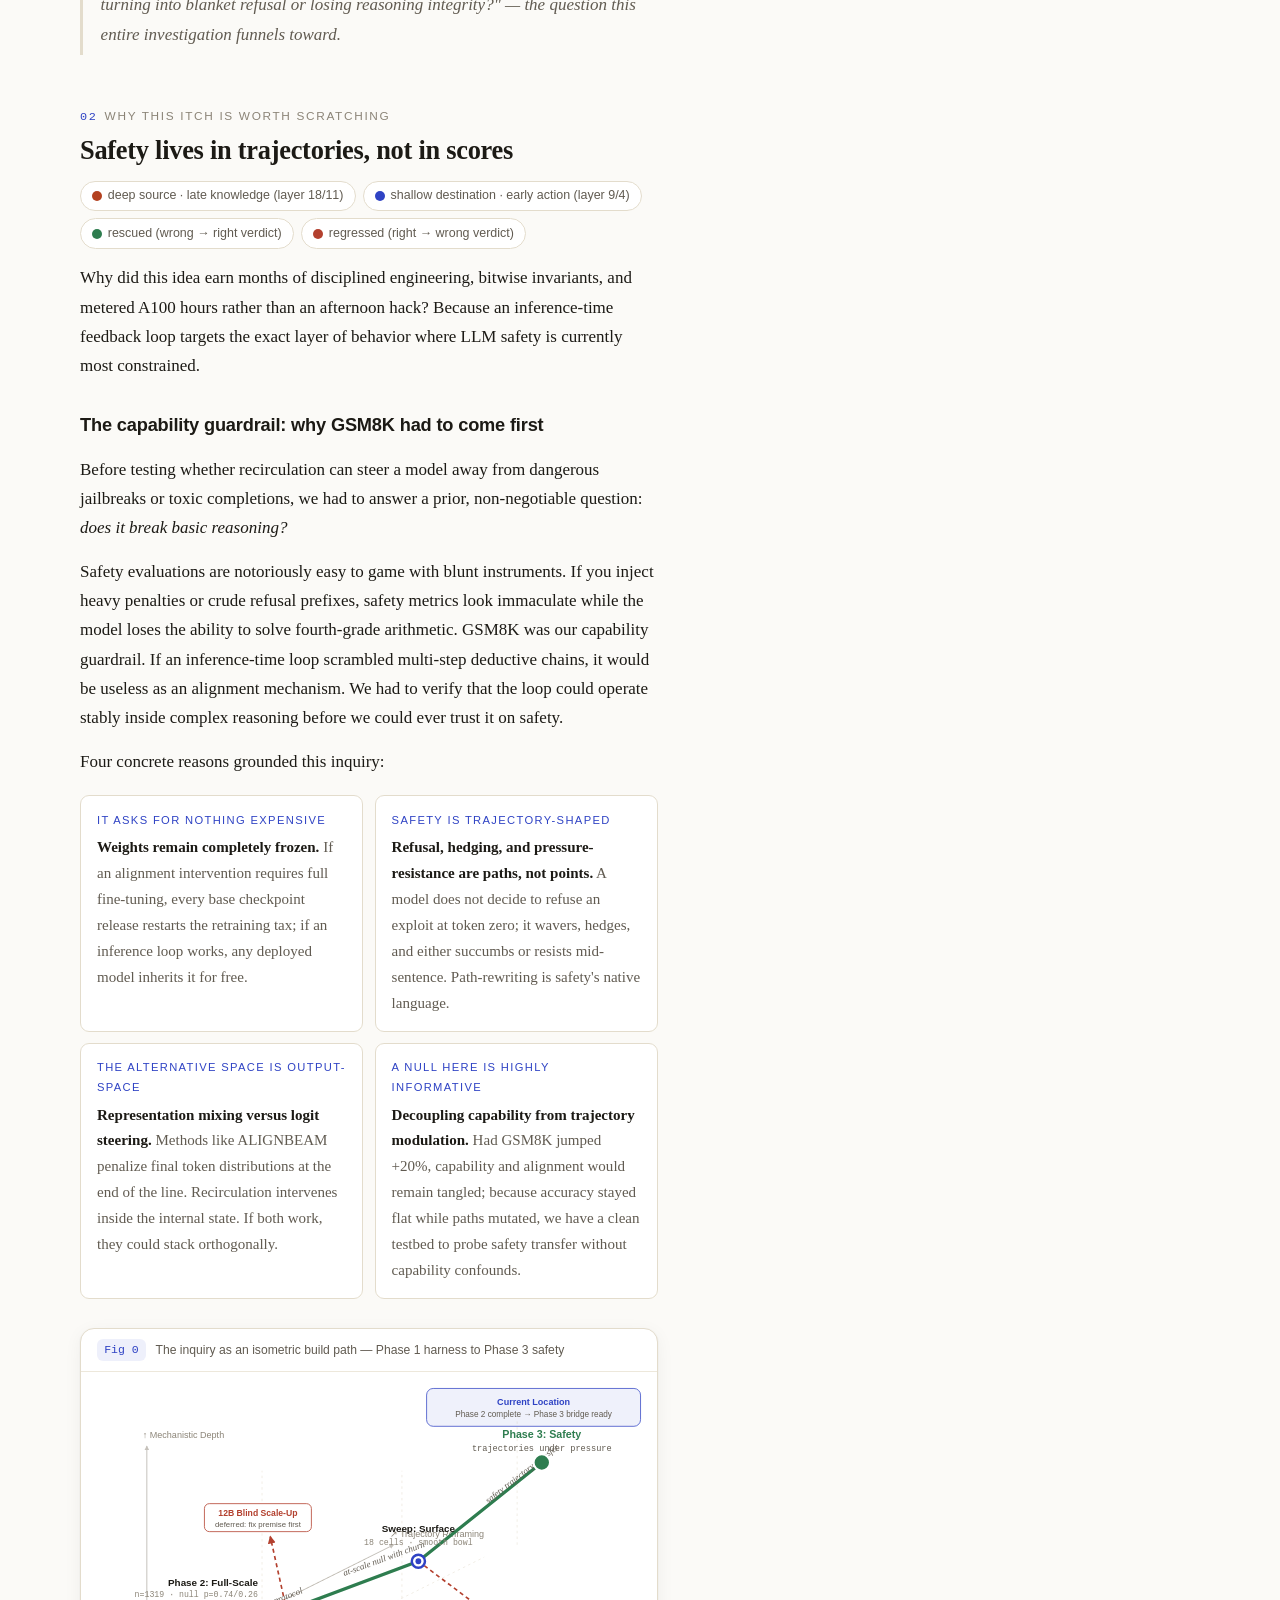
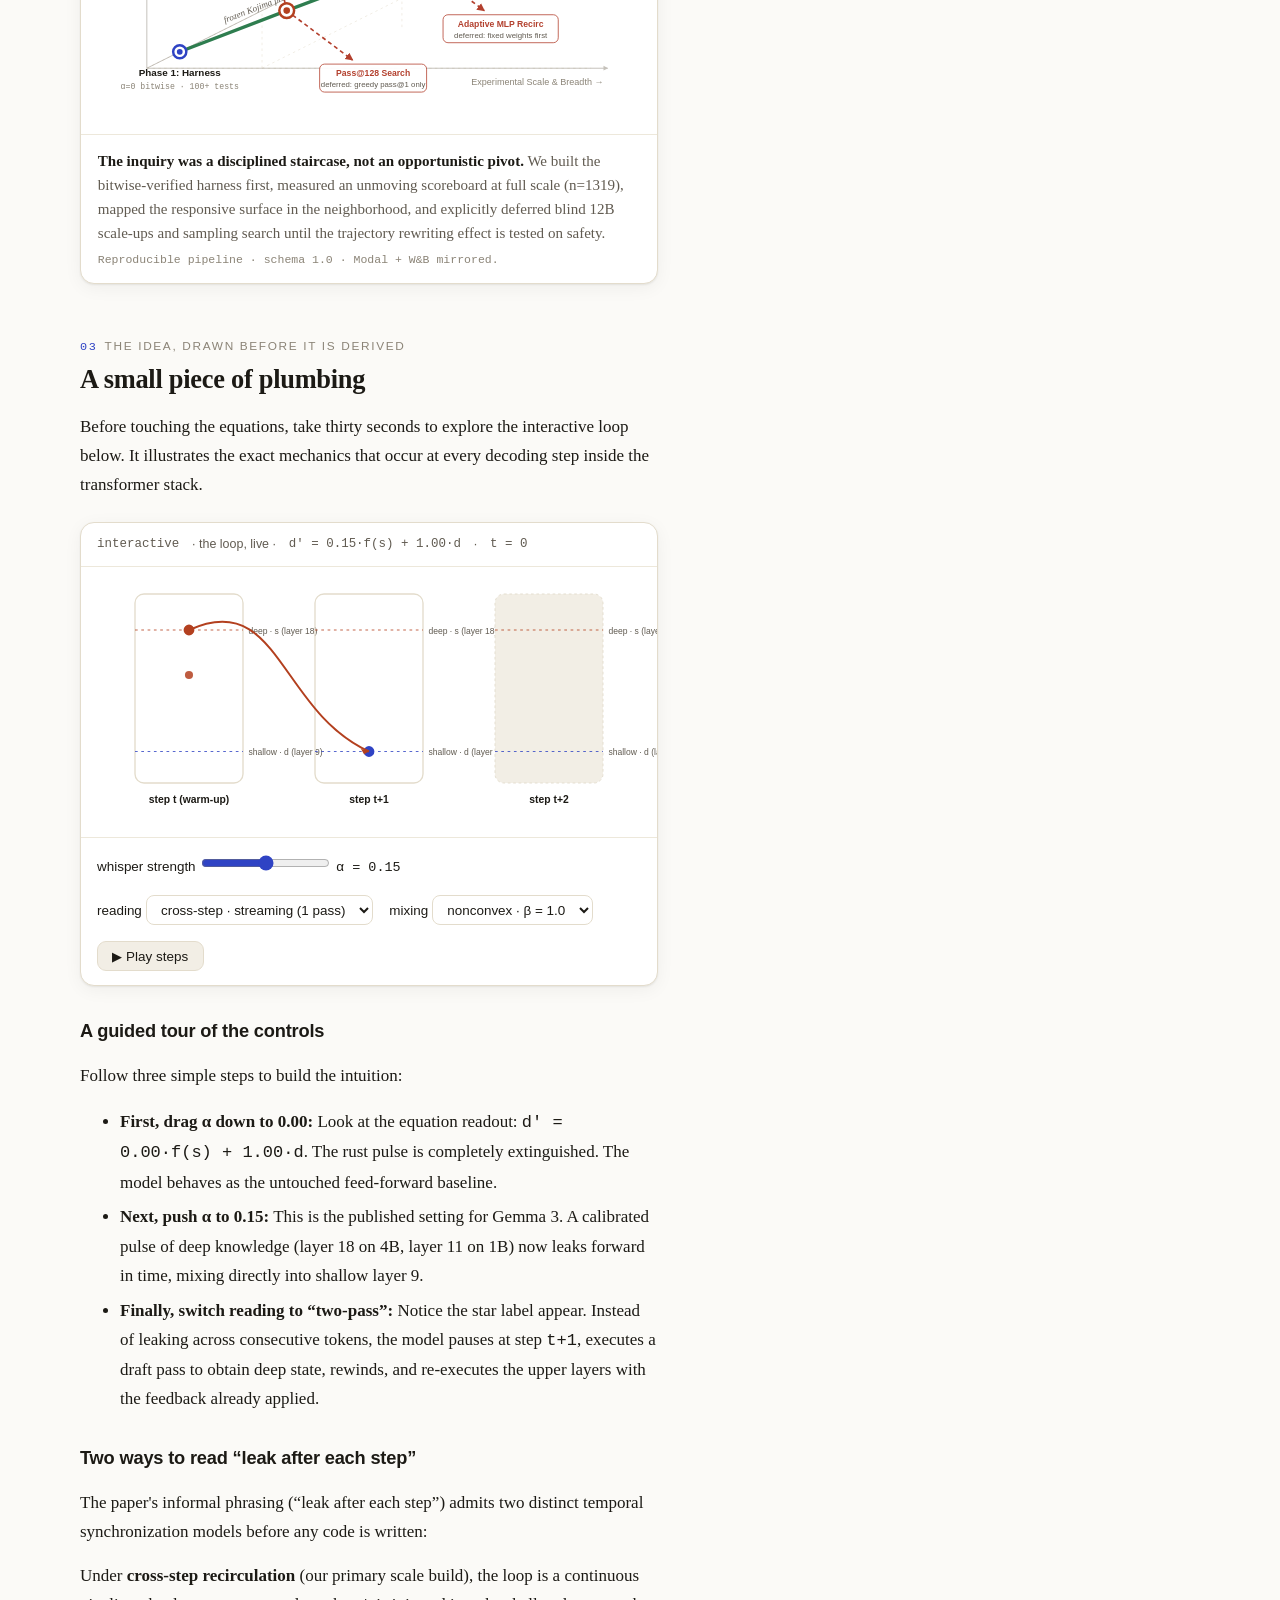
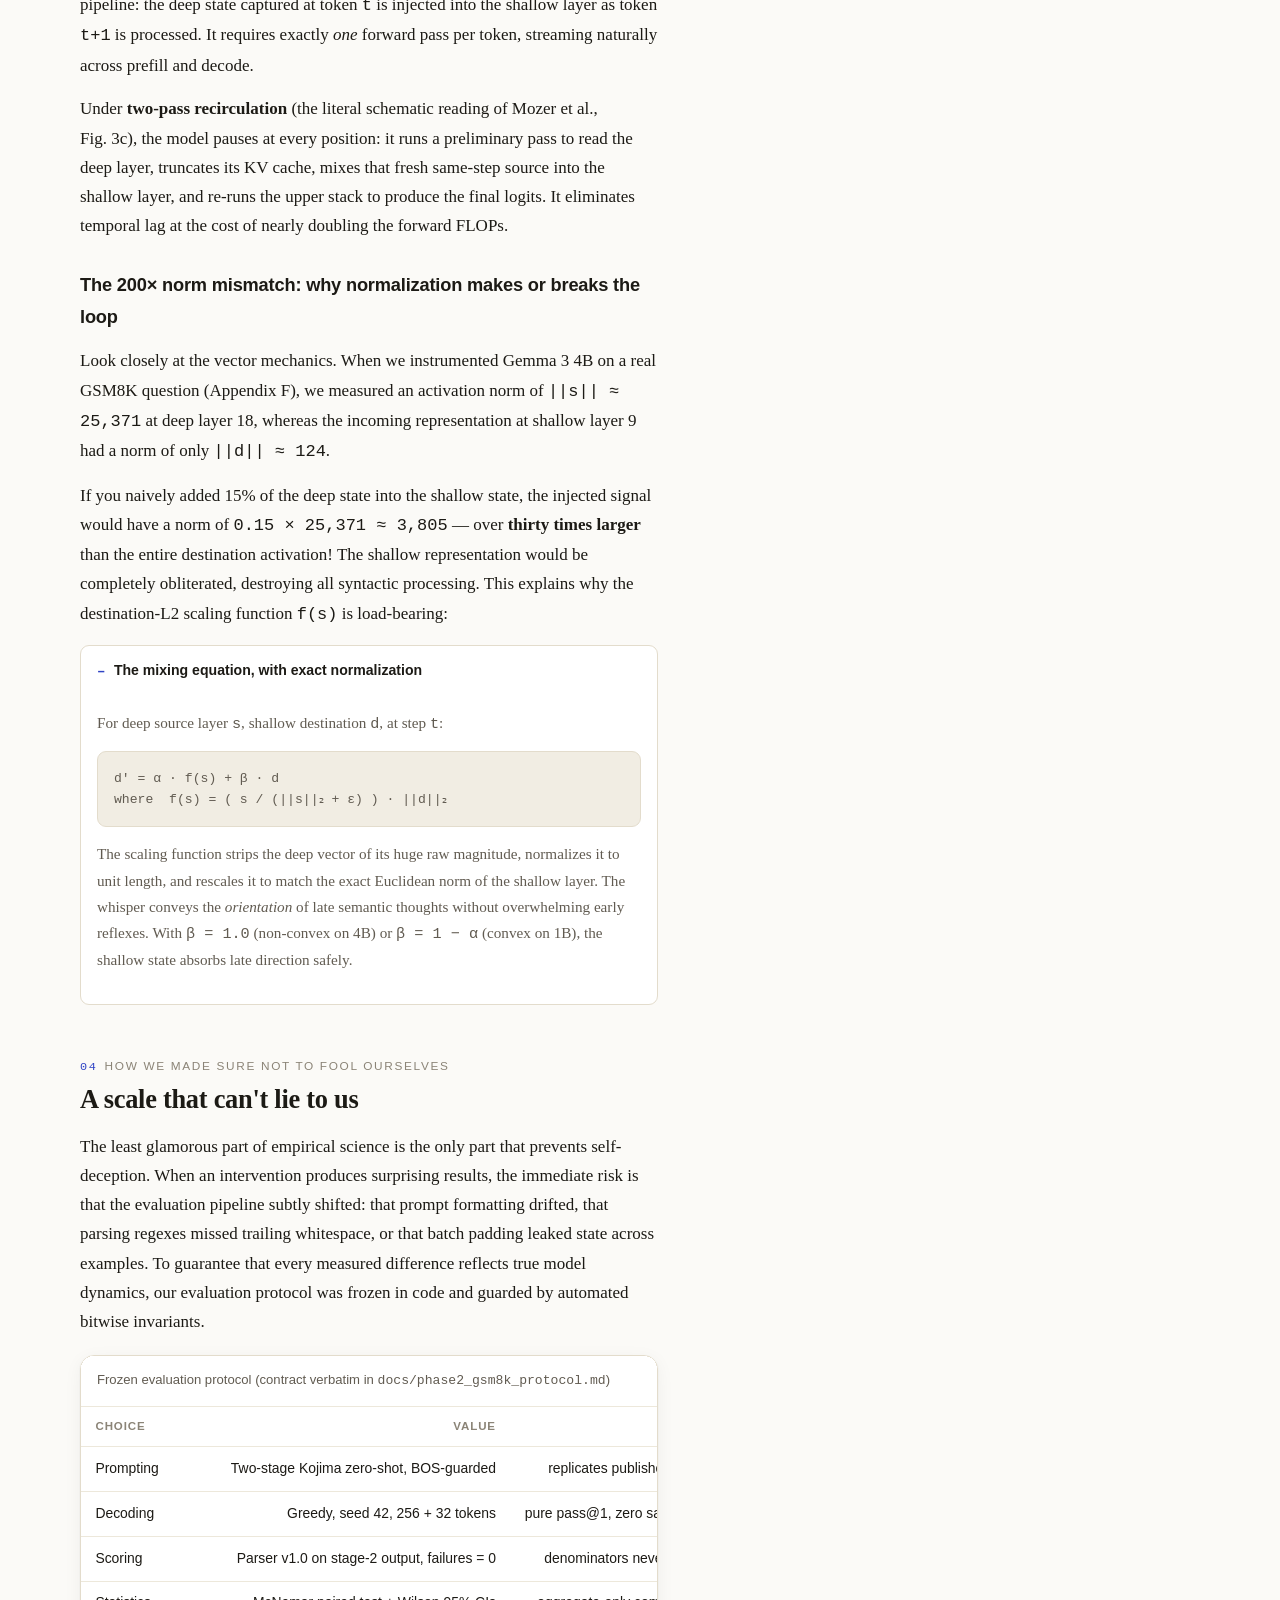
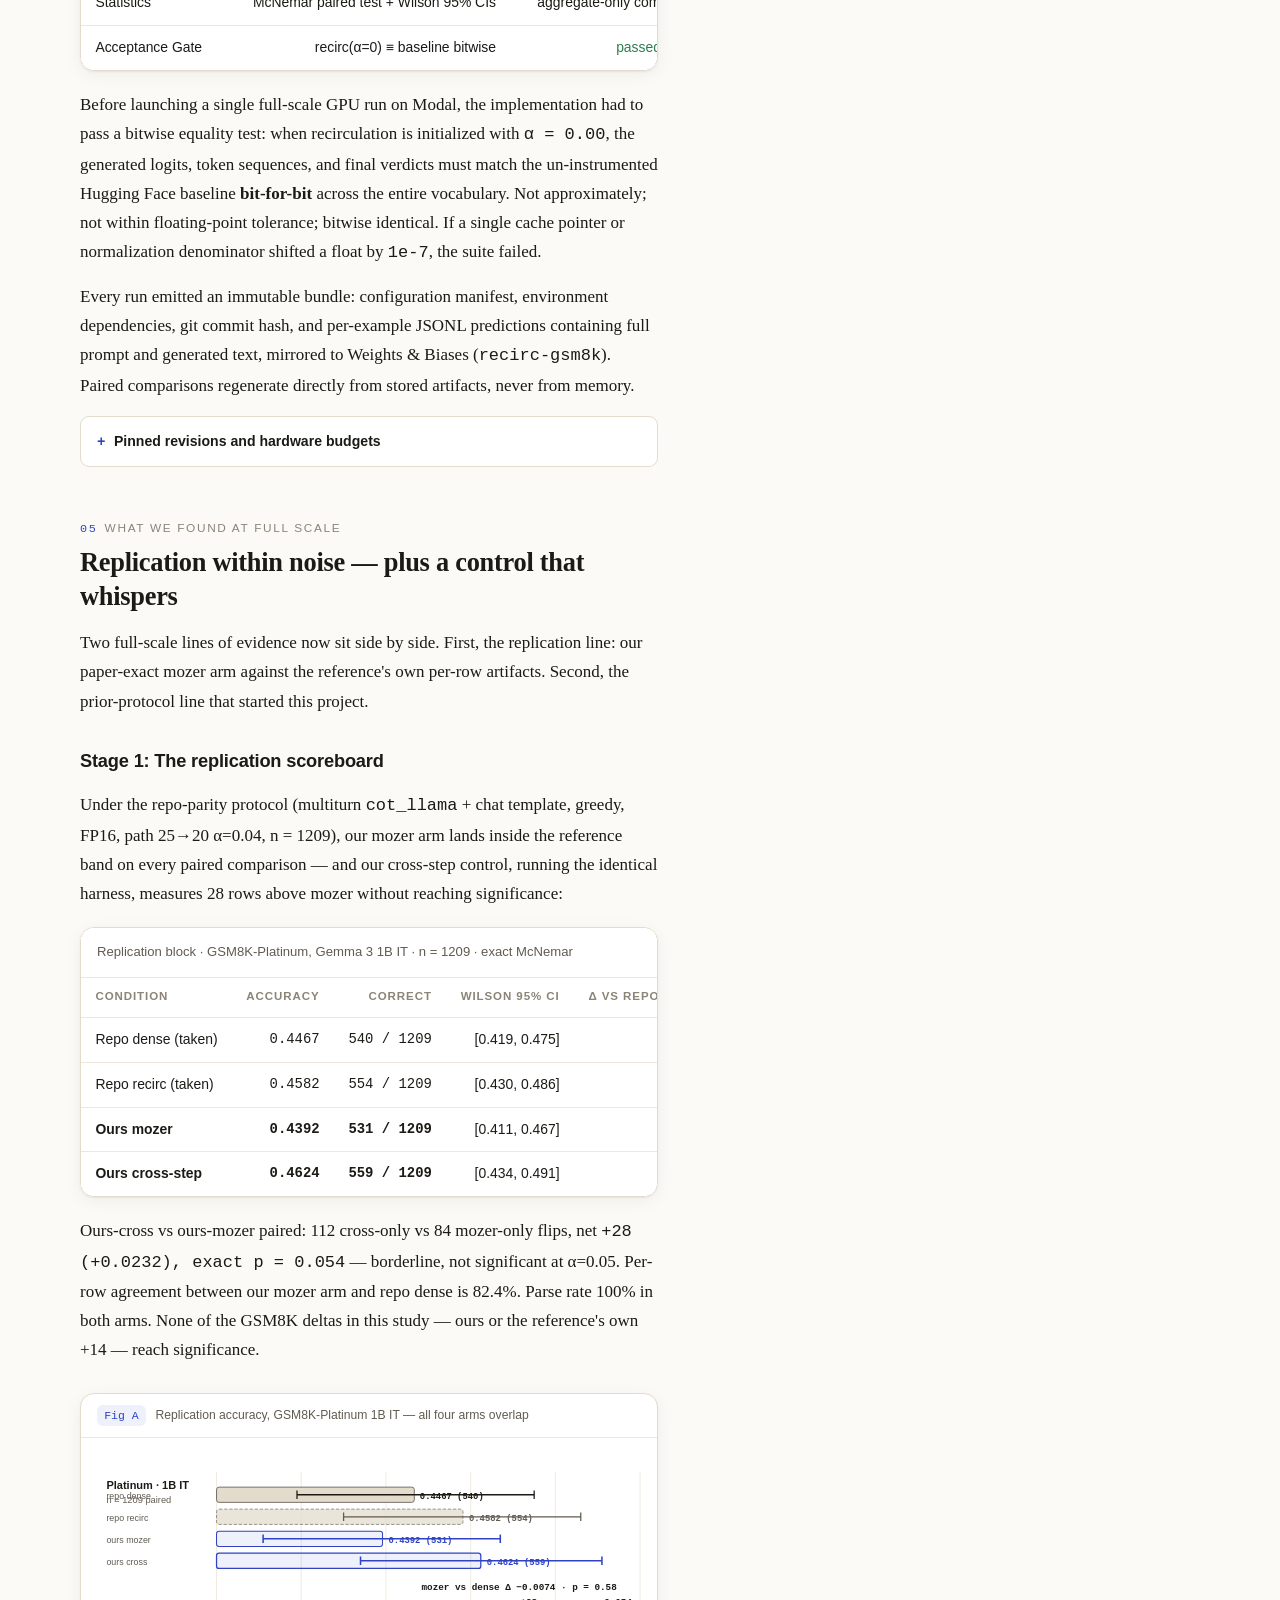
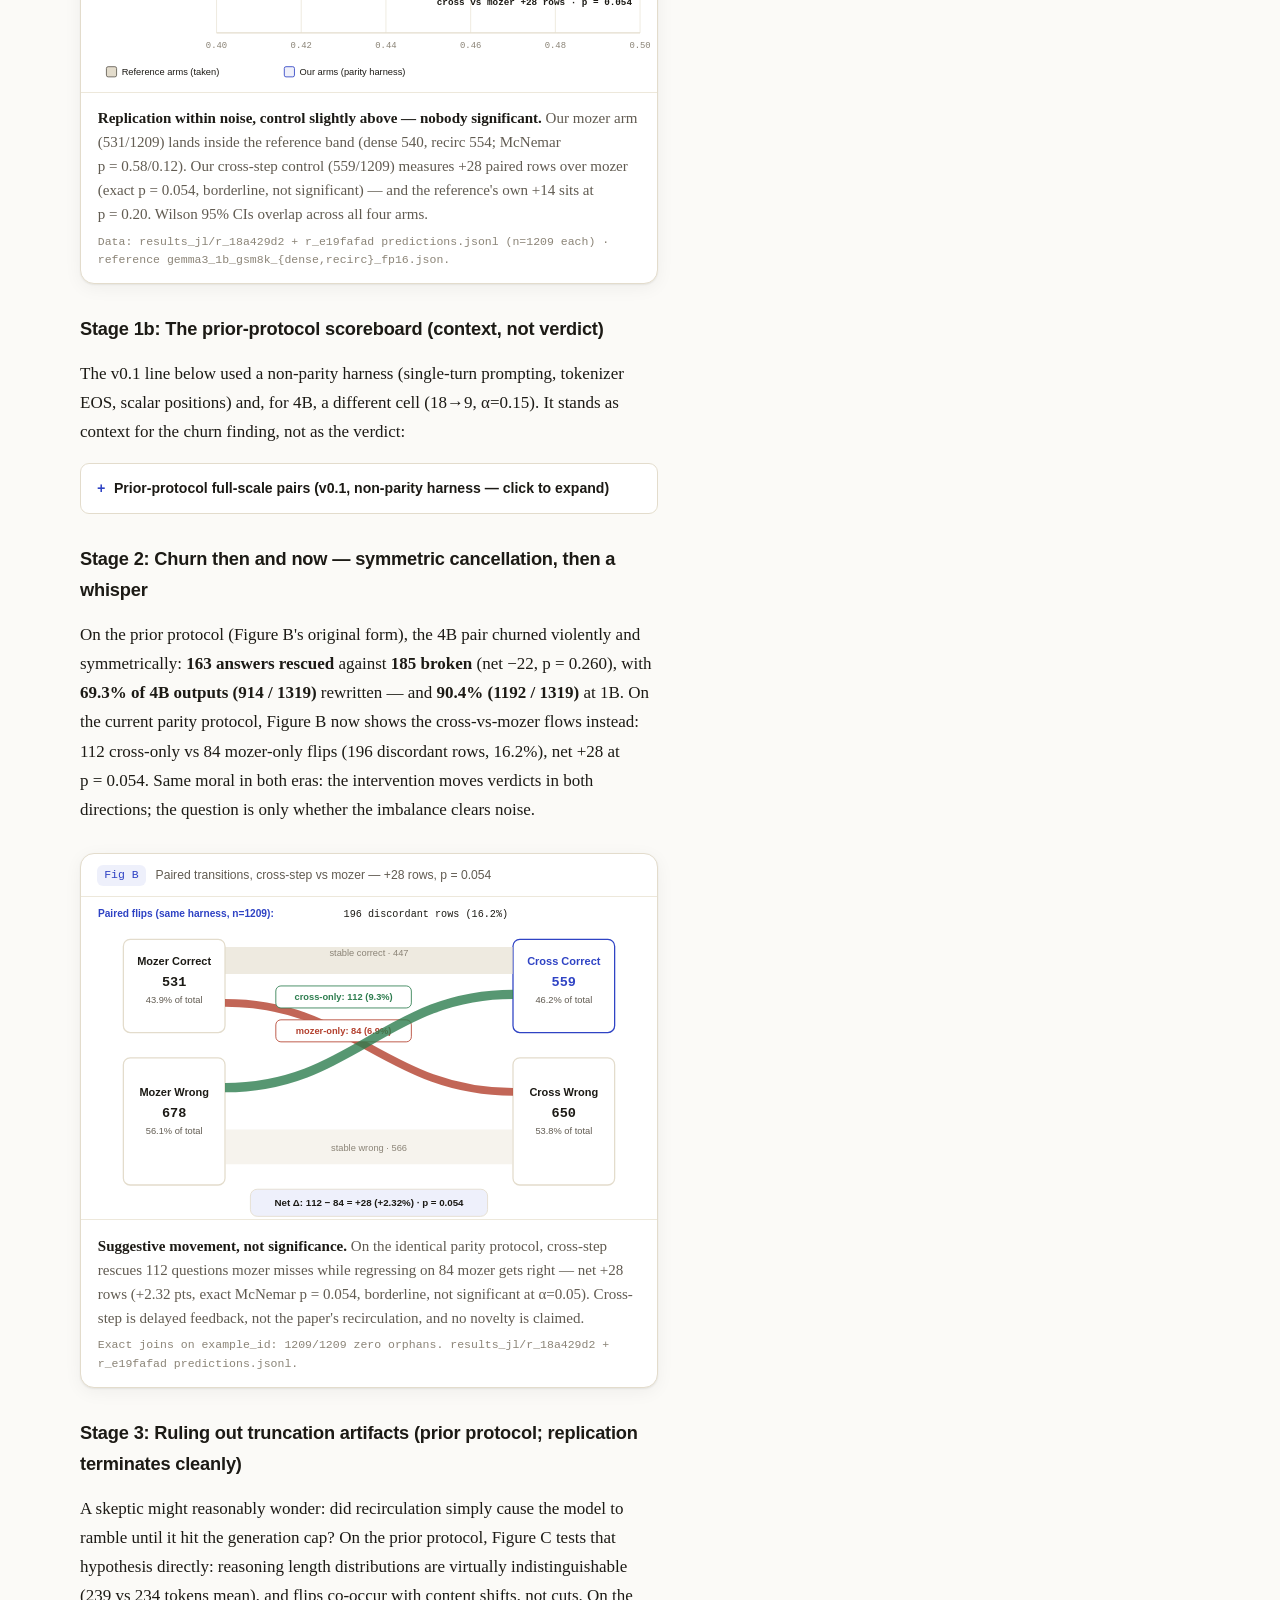
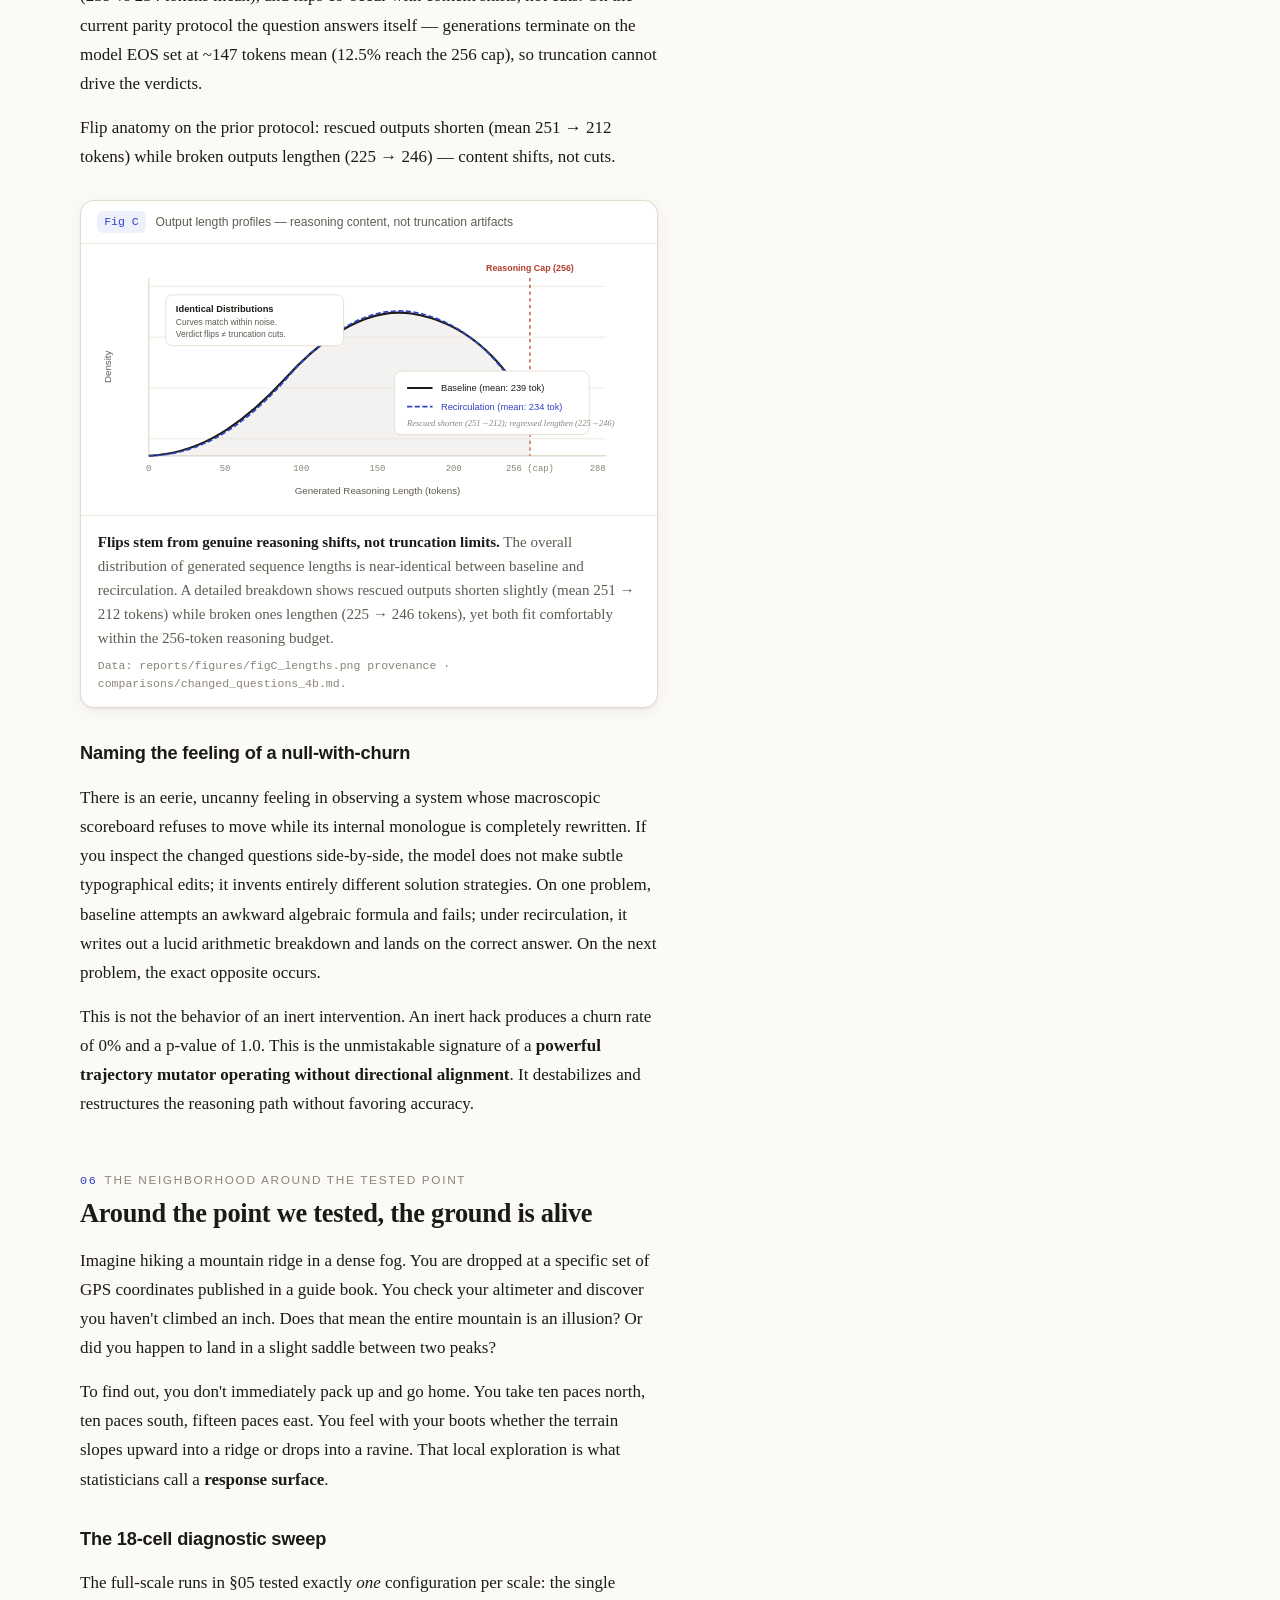
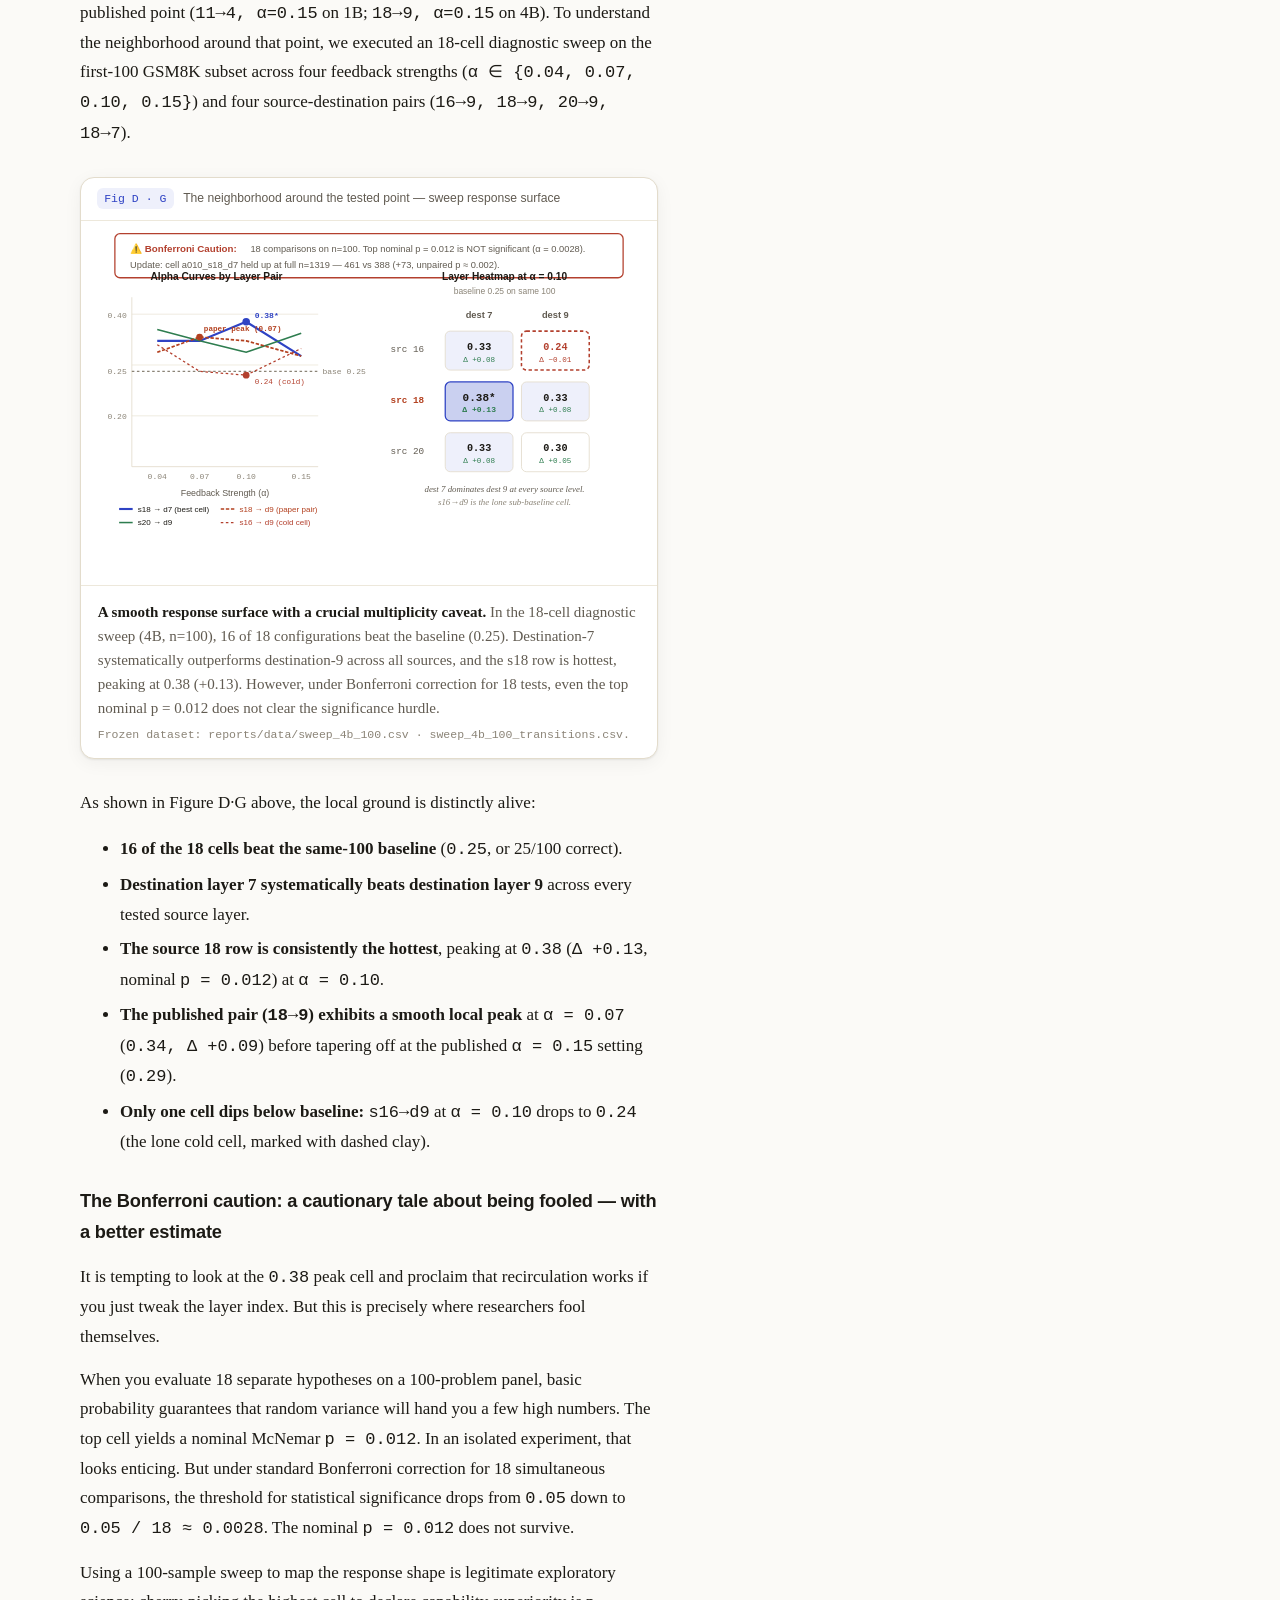
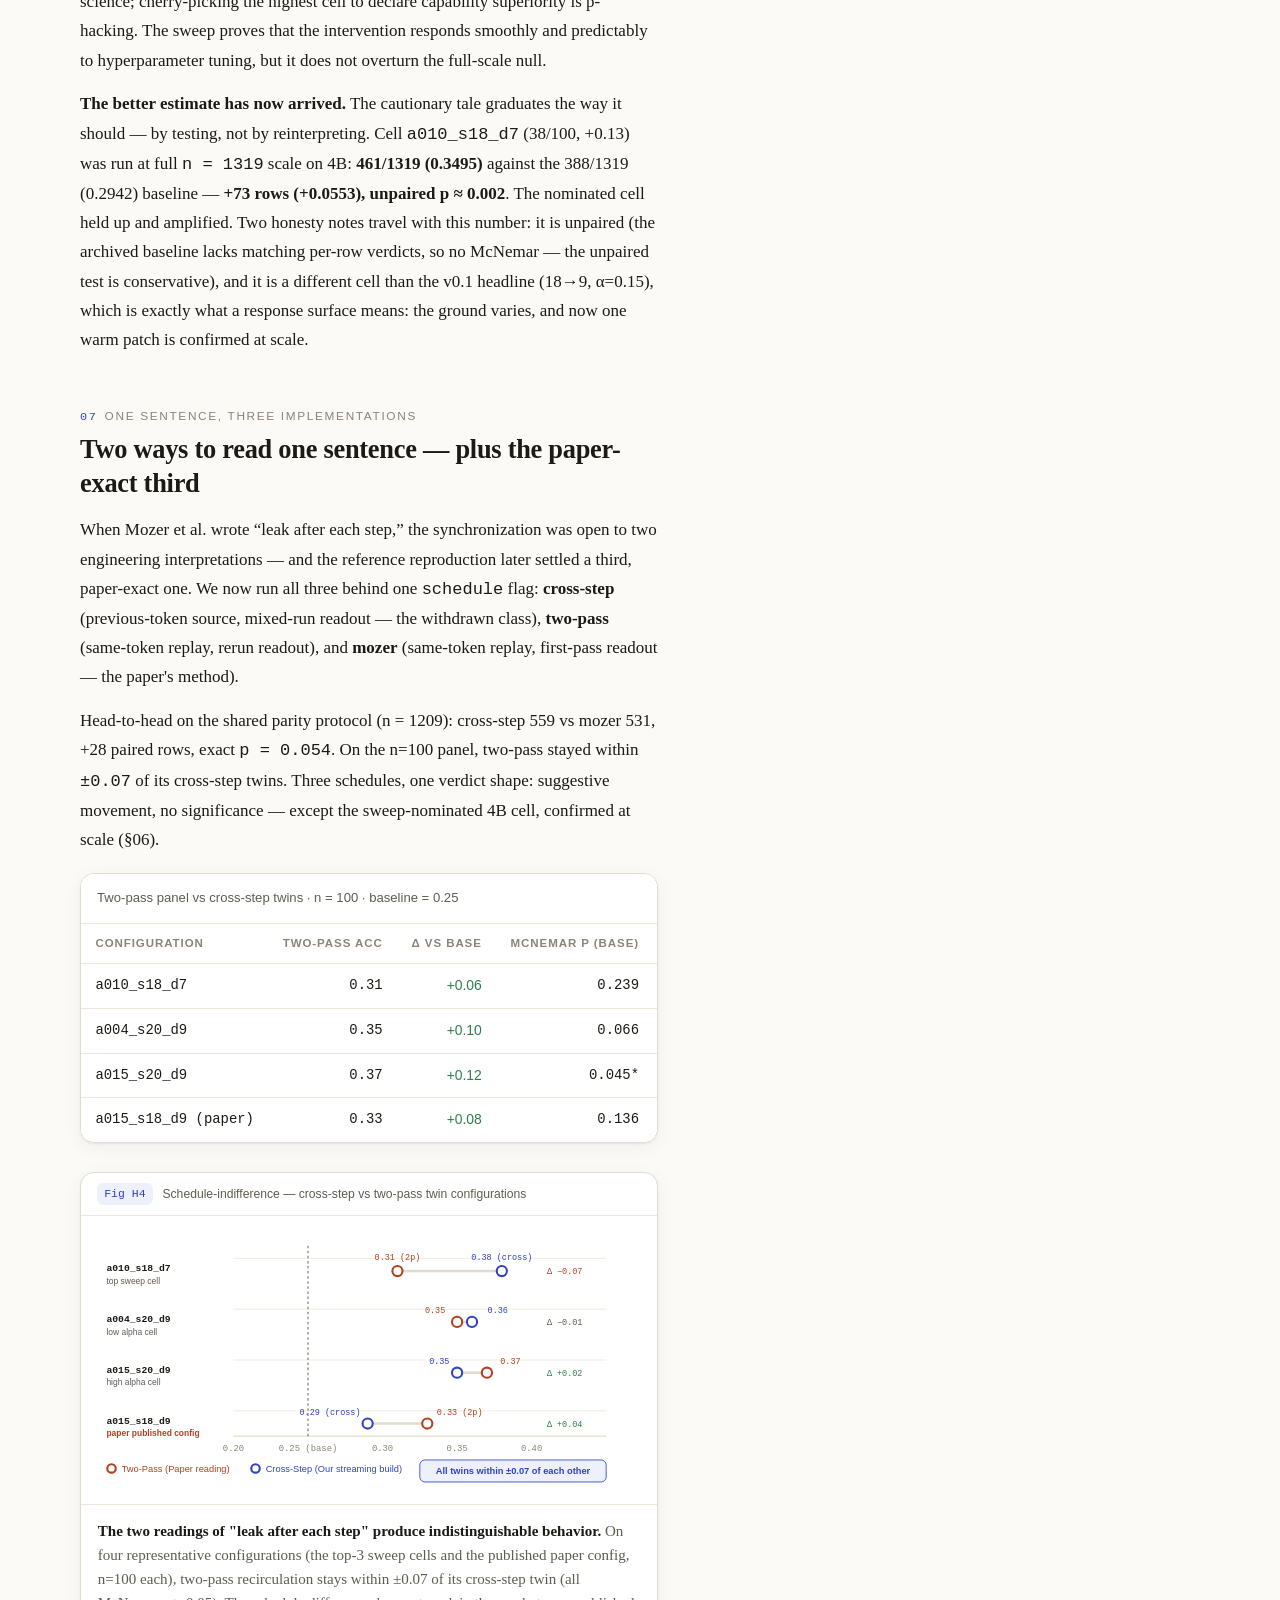
==== commit 9a183c5b: "Site: replication vitals, Fig-A/B redrawn with 531/559 numbers, quirks section" ====
--- a/index.html
+++ b/index.html
@@ -260,9 +260,18 @@
       borderline, not significant at α=0.05. Per-row agreement between our mozer arm and repo dense is 82.4%.
       Parse rate 100% in both arms. None of the GSM8K deltas in this study — ours or the reference's own +14 — reach significance.</p>
 
+      <!-- Mount Point for Fig A (replication bars) -->
+      <div class="fig-mount" data-src="figures.html" data-fig="fig-A"></div>
+
       <h3>Stage 1b: The prior-protocol scoreboard (context, not verdict)</h3>
       <p>The v0.1 line below used a non-parity harness (single-turn prompting, tokenizer EOS, scalar positions) and, for 4B,
       a different cell (18→9, α=0.15). It stands as context for the churn finding, not as the verdict:</p>
+      <details>
+        <summary>Prior-protocol full-scale pairs (v0.1, non-parity harness — click to expand)</summary>
+        <div class="body">
+      <div class="twrap">
+        <table>
+          <caption>Prior-protocol pairs · cross-step, paper point per scale · n = 1319 · superseded as verdict</caption>
           <tr><th>Condition</th><th>Accuracy</th><th>Correct</th><th>Wilson 95% CI</th><th>Δ vs base</th><th>McNemar p</th></tr>
           <tr><td>1B base</td><td class="mono">0.0167</td><td class="mono">22 / 1319</td><td>[0.0110, 0.0251]</td><td>—</td><td>—</td></tr>
           <tr><td>1B + recirc</td><td class="mono">0.0144</td><td class="mono">19 / 1319</td><td>[0.0092, 0.0224]</td><td class="neg">−0.0023</td><td class="mono">0.742</td></tr>
@@ -270,17 +279,23 @@
           <tr><td>4B + recirc</td><td class="mono">0.2775</td><td class="mono">366 / 1319</td><td>[0.2540, 0.3023]</td><td class="neg">−0.0167</td><td class="mono">0.260</td></tr>
         </table>
       </div>
-
-      <h3>Stage 2: Beneath the scoreboard, massive symmetric churn</h3>
-      <p>Now forget the aggregate scoreboard and examine what happened to individual questions. In Figure B, the 1319 paired problems are separated into their transition paths. If recirculation were simply doing nothing, 100% of the answers would flow horizontally along the gray channels.</p>
-      <p>Instead, we observe violent internal churn: <strong>163 answers were rescued</strong> from wrong to right (green channel), while <strong>185 previously correct answers broke</strong> (clay channel). The net delta is <span class="mono">163 − 185 = −22</span> questions (<span class="mono">Δ −0.0167, p = 0.260</span>). Across the entire 4B test set, <strong>69.3% of outputs (914 / 1319)</strong> were textually rewritten. At 1B, <strong>90.4% of outputs (1192 / 1319)</strong> changed.</p>
+        </div>
+      </details>
+
+      <h3>Stage 2: Churn then and now — symmetric cancellation, then a whisper</h3>
+      <p>On the prior protocol (Figure B's original form), the 4B pair churned violently and symmetrically:
+      <strong>163 answers rescued</strong> against <strong>185 broken</strong> (net −22, p&nbsp;=&nbsp;0.260), with
+      <strong>69.3% of 4B outputs (914 / 1319)</strong> rewritten — and <strong>90.4% (1192 / 1319)</strong> at 1B.
+      On the current parity protocol, Figure B now shows the cross-vs-mozer flows instead: 112 cross-only vs 84
+      mozer-only flips (196 discordant rows, 16.2%), net +28 at p&nbsp;=&nbsp;0.054. Same moral in both eras:
+      the intervention moves verdicts in both directions; the question is only whether the imbalance clears noise.</p>
 
       <!-- Mount Point for Fig B -->
       <div class="fig-mount" data-src="figures.html" data-fig="fig-B"></div>
 
-      <h3>Stage 3: Ruling out truncation artifacts</h3>
-      <p>A skeptic might reasonably wonder: did recirculation simply cause the model to ramble until it hit the 256-token generation cap, cutting off the final answer? Figure C tests that hypothesis directly.</p>
-      <p>The reasoning length distributions for baseline and recirculation are virtually indistinguishable. The average output length is 239 tokens on baseline versus 234 tokens under recirculation. A post-hoc analysis of the flip anatomy reveals that rescued outputs actually become <em>shorter</em> (mean 251 → 212 tokens) while broken outputs lengthen (mean 225 → 246 tokens). The verdict flips arise from genuine shifts in reasoning content, not from truncation artifacts.</p>
+      <h3>Stage 3: Ruling out truncation artifacts (prior protocol; replication terminates cleanly)</h3>
+      <p>A skeptic might reasonably wonder: did recirculation simply cause the model to ramble until it hit the generation cap? On the prior protocol, Figure C tests that hypothesis directly: reasoning length distributions are virtually indistinguishable (239 vs 234 tokens mean), and flips co-occur with content shifts, not cuts. On the current parity protocol the question answers itself — generations terminate on the model EOS set at ~147 tokens mean (12.5% reach the 256 cap), so truncation cannot drive the verdicts.</p>
+      <p>Flip anatomy on the prior protocol: rescued outputs shorten (mean 251 → 212 tokens) while broken outputs lengthen (225 → 246) — content shifts, not cuts.</p>
 
       <!-- Mount Point for Fig C -->
       <div class="fig-mount" data-src="figures.html" data-fig="fig-C"></div>
